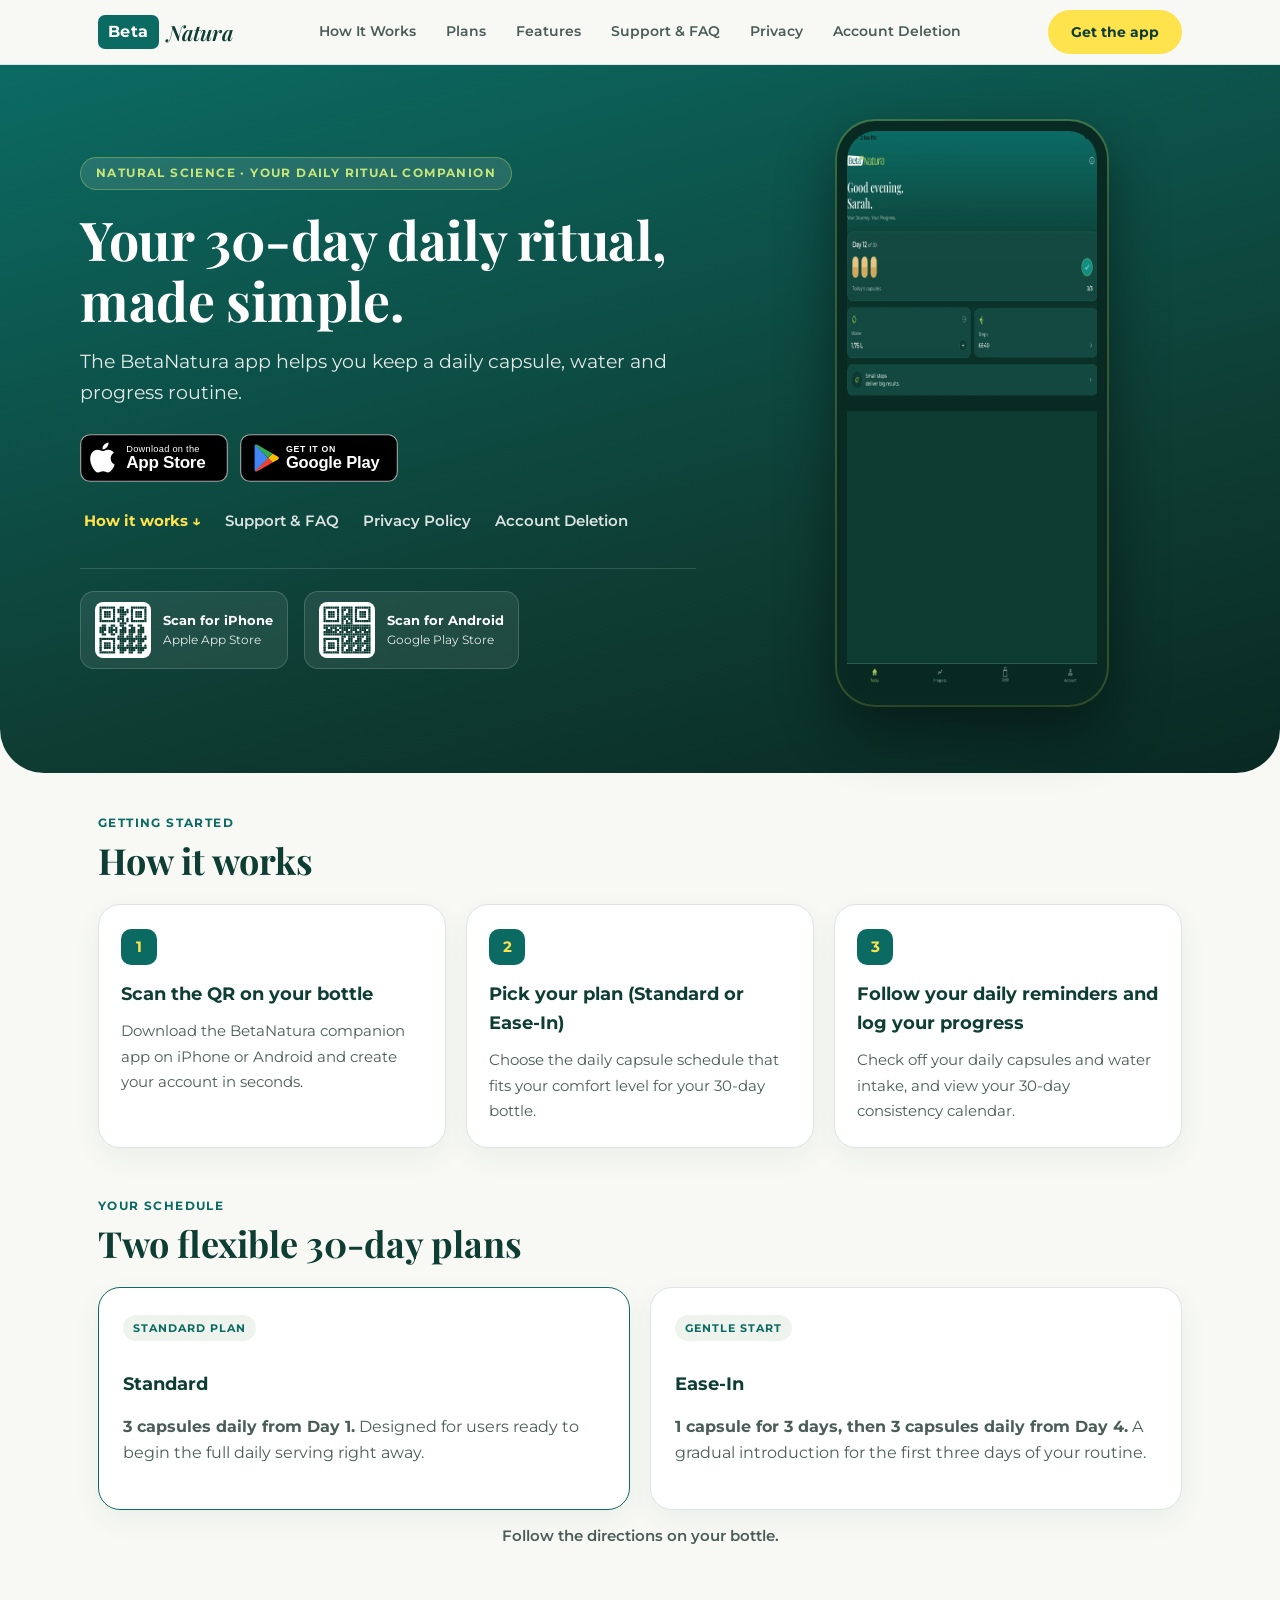
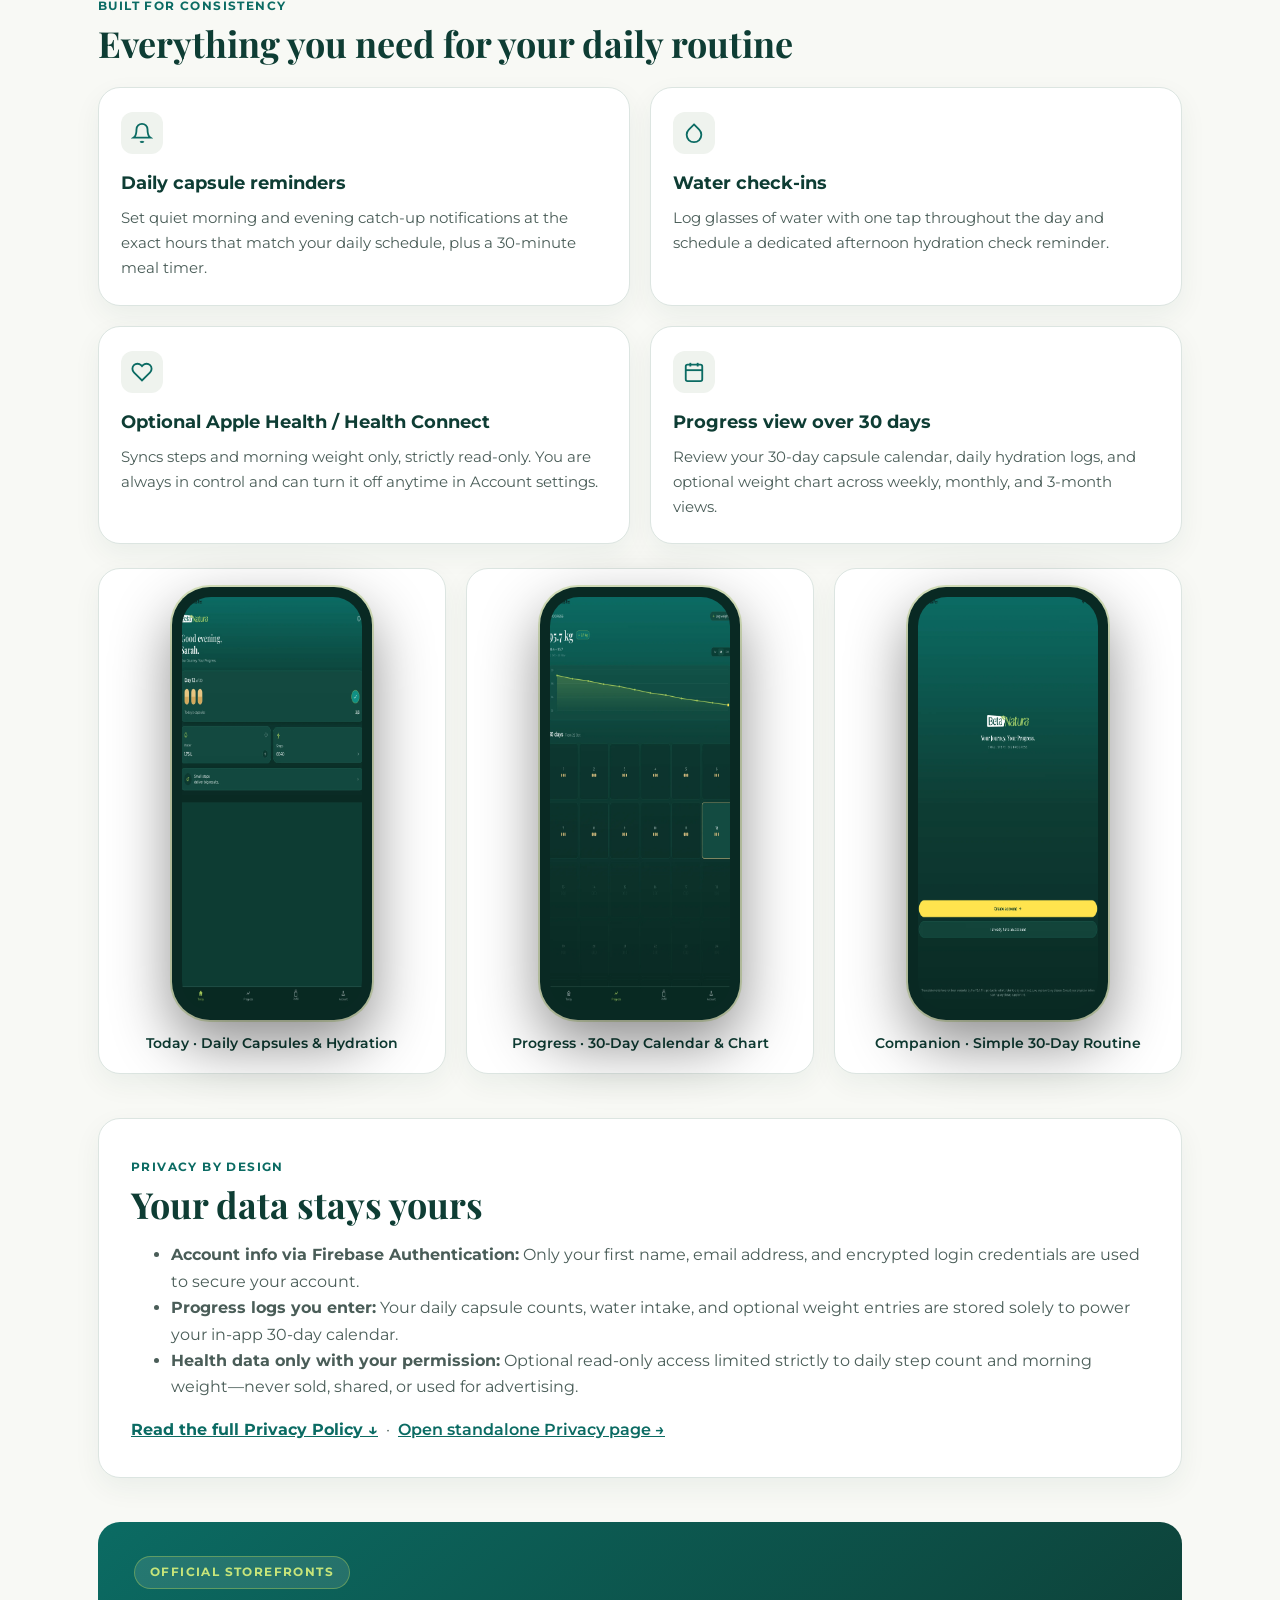
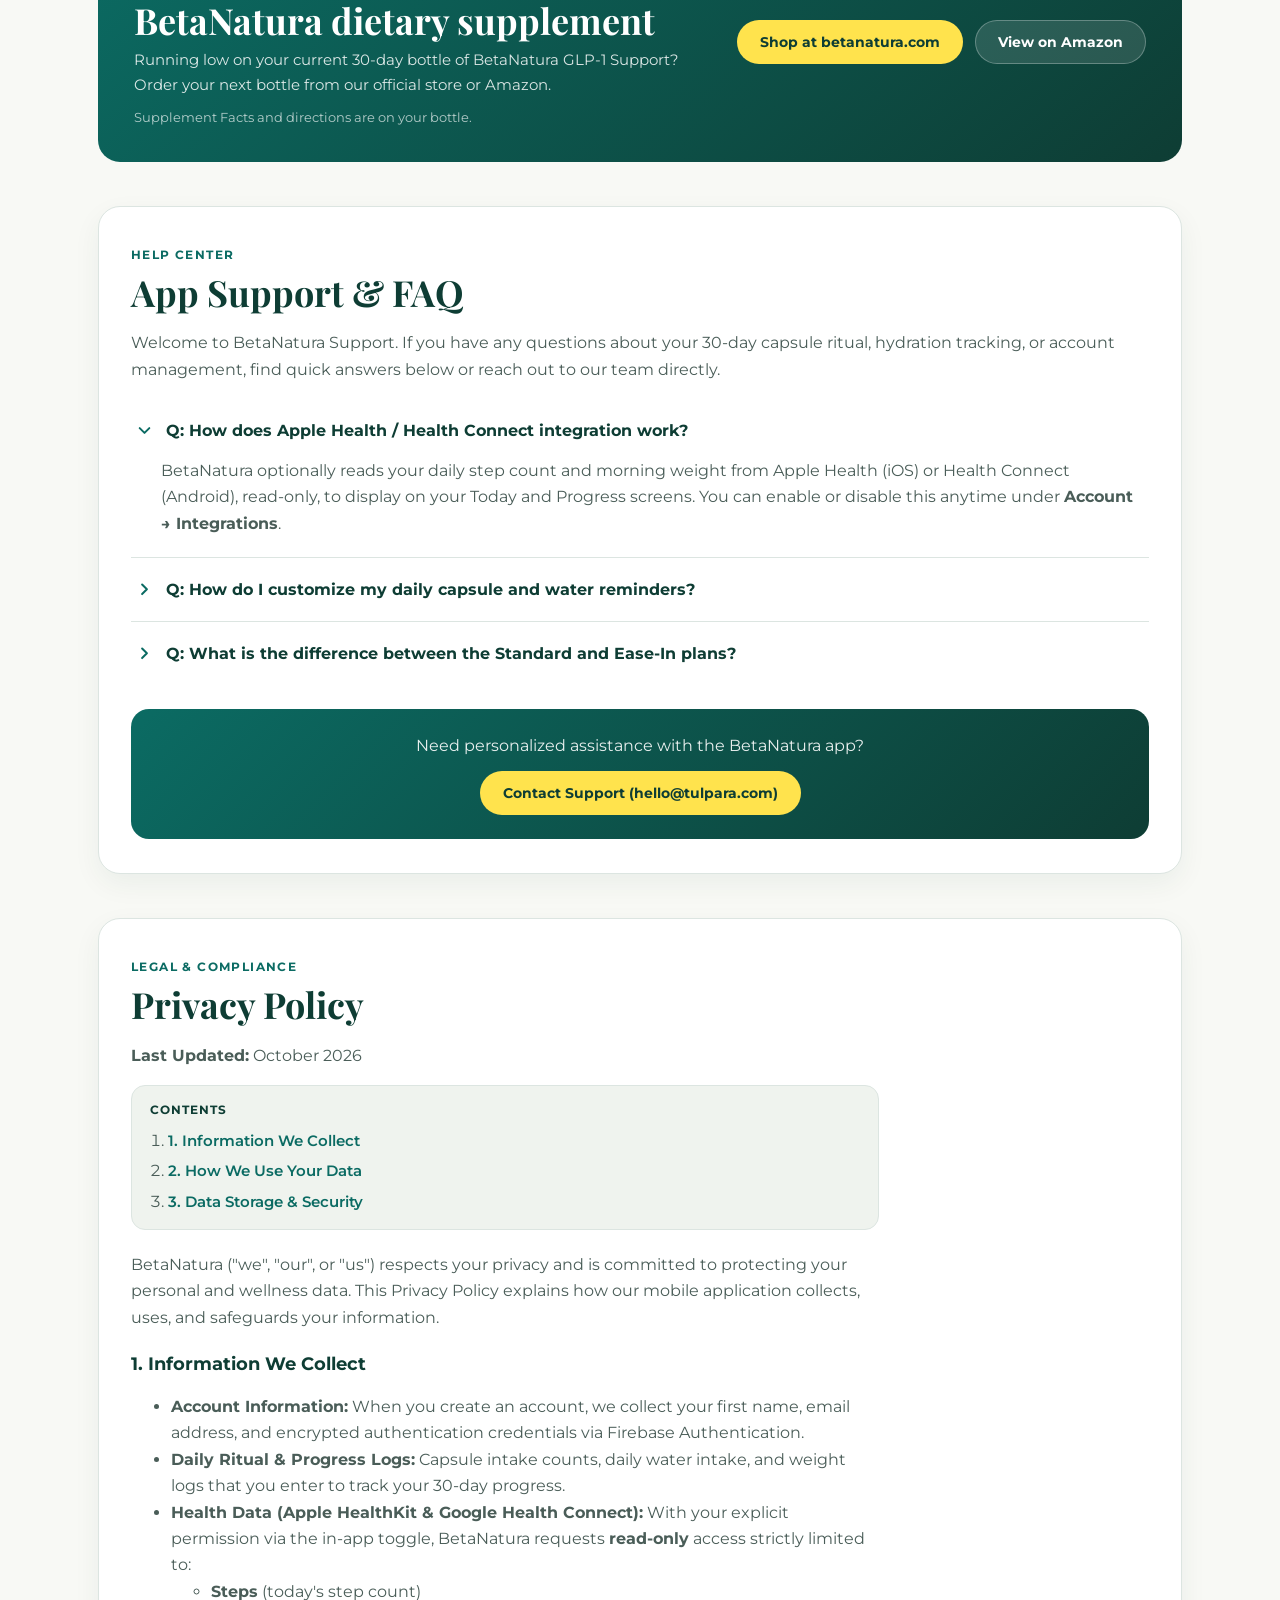
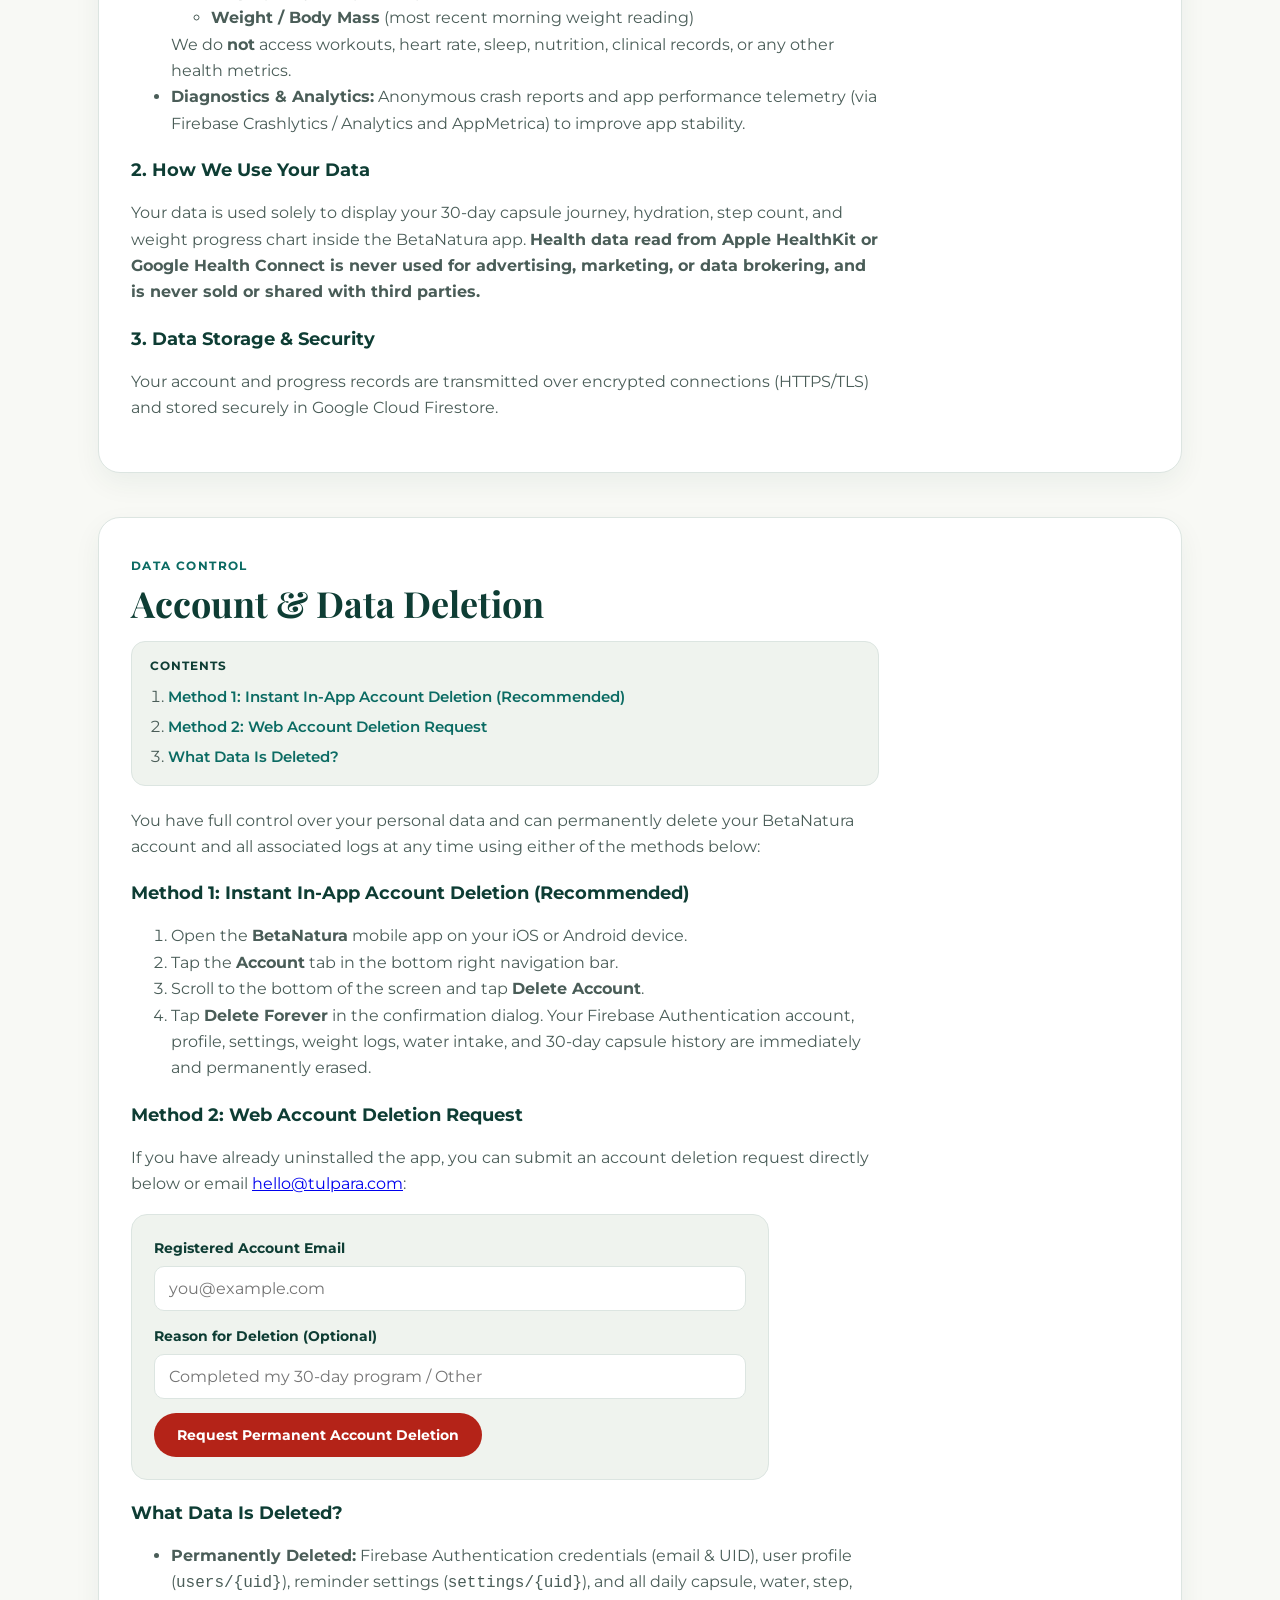
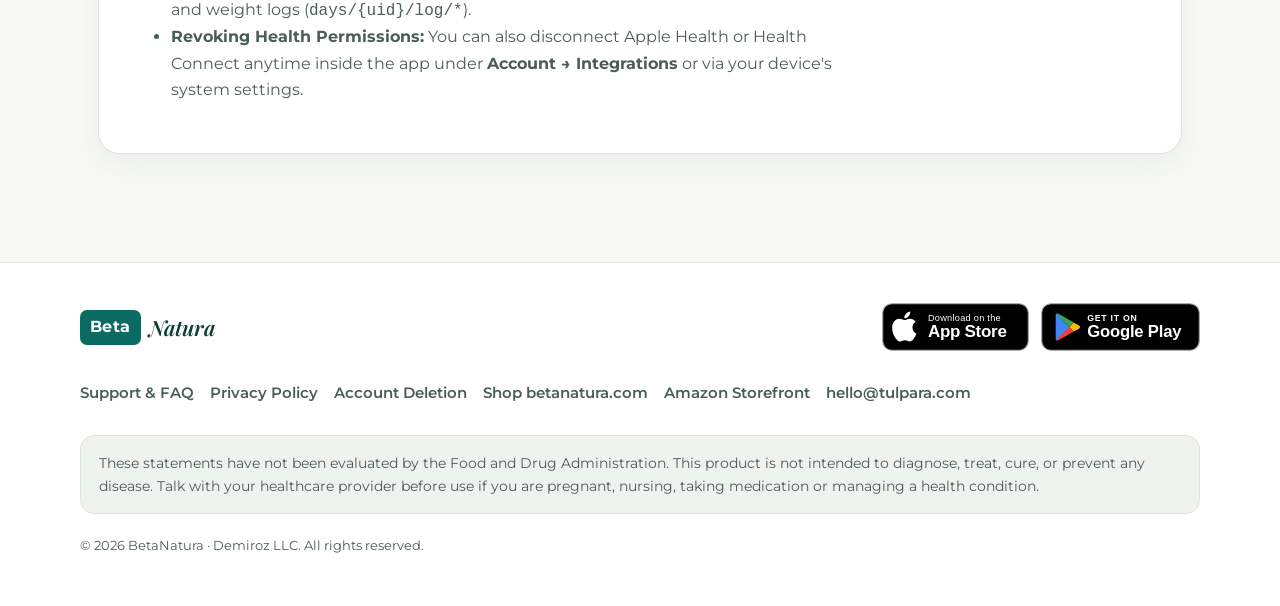
==== index.html @ a72dd3bf "Redesign betanatura.app mobile-first wellness site with App Store & Google Play support" ====
<!DOCTYPE html>
<html lang="en">
<head>
  <meta charset="UTF-8">
  <meta name="viewport" content="width=device-width, initial-scale=1.0">
  <meta name="color-scheme" content="light dark">
  <title>BetaNatura — Your 30-Day Daily Ritual Companion</title>
  <meta name="description" content="The BetaNatura app helps you keep a daily capsule, water and progress routine over 30 days. Available on iPhone and Android. Official support, privacy policy and account management.">
  <link rel="canonical" href="https://betanatura.app/">

  <!-- iOS Safari Smart App Banner -->
  <meta name="apple-itunes-app" content="app-id=6828905399">

  <!-- Icons & Favicons -->
  <link rel="icon" type="image/svg+xml" href="/assets/favicon.svg">
  <link rel="icon" type="image/png" sizes="32x32" href="/assets/favicon-32x32.png">
  <link rel="apple-touch-icon" sizes="180x180" href="/assets/apple-touch-icon.png">

  <!-- Open Graph & Twitter Card -->
  <meta property="og:type" content="website">
  <meta property="og:site_name" content="BetaNatura">
  <meta property="og:title" content="BetaNatura — Your 30-Day Daily Ritual, Made Simple">
  <meta property="og:description" content="The BetaNatura app helps you keep a daily capsule, water and progress routine. Download for iOS and Android.">
  <meta property="og:url" content="https://betanatura.app/">
  <meta property="og:image" content="https://betanatura.app/assets/og-image.png">
  <meta property="og:image:width" content="1200">
  <meta property="og:image:height" content="630">
  <meta name="twitter:card" content="summary_large_image">
  <meta name="twitter:title" content="BetaNatura — Your 30-Day Daily Ritual, Made Simple">
  <meta name="twitter:description" content="The BetaNatura app helps you keep a daily capsule, water and progress routine. Download for iOS and Android.">
  <meta name="twitter:image" content="https://betanatura.app/assets/og-image.png">

  <!-- Fonts with font-display: swap -->
  <link rel="preconnect" href="https://fonts.googleapis.com">
  <link rel="preconnect" href="https://fonts.gstatic.com" crossorigin>
  <link href="https://fonts.googleapis.com/css2?family=Montserrat:wght@400;500;600;700&family=Playfair+Display:ital,wght@0,600;0,700;1,600&display=swap" rel="stylesheet">

  <link rel="stylesheet" href="/styles.css">

  <!-- JSON-LD MobileApplication Schema -->
  <script type="application/ld+json">
  {
    "@context": "https://schema.org",
    "@type": "MobileApplication",
    "name": "BetaNatura",
    "operatingSystem": "iOS, Android",
    "applicationCategory": "HealthApplication",
    "description": "The BetaNatura app helps you keep a daily capsule, water and progress routine over 30 days.",
    "url": "https://betanatura.app/",
    "installUrl": [
      "https://apps.apple.com/us/app/beta-natura/id6828905399",
      "https://play.google.com/store/apps/details?id=com.betanatura.betanatura"
    ],
    "offers": {
      "@type": "Offer",
      "price": "0",
      "priceCurrency": "USD"
    },
    "publisher": {
      "@type": "Organization",
      "name": "Demiroz LLC",
      "url": "https://www.betanatura.com"
    }
  }
  </script>
</head>
<body>
  <a href="#main-title" class="skip-link visually-hidden">Skip to main content</a>

  <!-- 1. Sticky Top Bar -->
  <header class="top-bar">
    <div class="top-bar-inner">
      <a href="/" class="wordmark-link" aria-label="BetaNatura Home">
        <span class="wordmark-pill">Beta</span>
        <span class="wordmark-serif">Natura</span>
      </a>
      <nav class="top-bar-nav" aria-label="Primary">
        <a href="#how-it-works">How It Works</a>
        <a href="#plans">Plans</a>
        <a href="#features">Features</a>
        <a href="#support">Support &amp; FAQ</a>
        <a href="#privacy">Privacy</a>
        <a href="#delete-account">Account Deletion</a>
      </nav>
      <div class="top-bar-actions">
        <a href="#get-app" id="top-get-app-btn" class="btn btn-primary">Get the app</a>
      </div>
    </div>
  </header>

  <!-- 2. Hero Section -->
  <section class="hero" id="get-app" aria-labelledby="main-title">
    <div class="hero-grid">
      <div class="hero-copy">
        <div class="brand-badge">Natural Science &middot; Your daily ritual companion</div>
        <h1 id="main-title" tabindex="-1">Your 30-day daily ritual, made simple.</h1>
        <p class="hero-sub">The BetaNatura app helps you keep a daily capsule, water and progress routine.</p>

        <div class="store-badges" data-device="desktop">
          <a href="https://apps.apple.com/us/app/beta-natura/id6828905399"
             data-config-href="APP_STORE_URL"
             class="store-badge-link badge-apple"
             target="_blank"
             rel="noopener">
            <img src="/assets/badge-app-store.svg"
                 alt="Download on the App Store"
                 width="160"
                 height="52">
          </a>
          <a href="https://play.google.com/store/apps/details?id=com.betanatura.betanatura"
             data-config-href="GOOGLE_PLAY_URL"
             class="store-badge-link badge-google"
             target="_blank"
             rel="noopener">
            <img src="/assets/badge-google-play.svg"
                 alt="Get it on Google Play"
                 width="172"
                 height="52">
          </a>
        </div>

        <div class="hero-secondary-links">
          <a href="#how-it-works" class="hero-link">How it works &darr;</a>
          <a href="#support" class="hero-link" style="color: rgba(255,255,255,0.85); font-weight:600;">Support &amp; FAQ</a>
          <a href="#privacy" class="hero-link" style="color: rgba(255,255,255,0.85); font-weight:600;">Privacy Policy</a>
          <a href="#delete-account" class="hero-link" style="color: rgba(255,255,255,0.85); font-weight:600;">Account Deletion</a>
        </div>

        <!-- Desktop Scan-to-Download QR Codes -->
        <div class="desktop-qr-band" aria-label="Scan QR codes to download on your phone">
          <div class="qr-card">
            <img src="/assets/qr-app-store.svg" alt="QR code for Apple App Store" width="56" height="56" loading="lazy">
            <div class="qr-card-text">
              <strong>Scan for iPhone</strong>
              Apple App Store
            </div>
          </div>
          <div class="qr-card">
            <img src="/assets/qr-google-play.svg" alt="QR code for Google Play Store" width="56" height="56" loading="lazy">
            <div class="qr-card-text">
              <strong>Scan for Android</strong>
              Google Play Store
            </div>
          </div>
        </div>
      </div>

      <div class="phone-mockup-wrap">
        <div class="phone-frame">
          <picture>
            <source srcset="/assets/app-today.webp" type="image/webp">
            <img src="/assets/app-today.png"
                 alt="BetaNatura Today screen showing Day 12 of 30, 3 daily capsule slots, water intake and step tracking"
                 width="1170"
                 height="2532"
                 fetchpriority="high">
          </picture>
        </div>
      </div>
    </div>
  </section>

  <main id="main-content">
    <!-- 3. How It Works (3 Steps) -->
    <section id="how-it-works" class="section-block reveal-on-scroll" aria-labelledby="how-heading">
      <div class="section-header">
        <span class="section-eyebrow">Getting Started</span>
        <h2 id="how-heading">How it works</h2>
      </div>
      <ol class="steps-grid">
        <li class="step-card">
          <span class="step-num" aria-hidden="true">1</span>
          <h3>Scan the QR on your bottle</h3>
          <p>Download the BetaNatura companion app on iPhone or Android and create your account in seconds.</p>
        </li>
        <li class="step-card">
          <span class="step-num" aria-hidden="true">2</span>
          <h3>Pick your plan (Standard or Ease-In)</h3>
          <p>Choose the daily capsule schedule that fits your comfort level for your 30-day bottle.</p>
        </li>
        <li class="step-card">
          <span class="step-num" aria-hidden="true">3</span>
          <h3>Follow your daily reminders and log your progress</h3>
          <p>Check off your daily capsules and water intake, and view your 30-day consistency calendar.</p>
        </li>
      </ol>
    </section>

    <!-- 4. Plans (Standard vs Ease-In) -->
    <section id="plans" class="section-block reveal-on-scroll" aria-labelledby="plans-heading">
      <div class="section-header">
        <span class="section-eyebrow">Your Schedule</span>
        <h2 id="plans-heading">Two flexible 30-day plans</h2>
      </div>
      <div class="plans-grid">
        <div class="plan-card plan-featured">
          <span class="plan-tag">Standard Plan</span>
          <h3>Standard</h3>
          <p><strong>3 capsules daily from Day 1.</strong> Designed for users ready to begin the full daily serving right away.</p>
        </div>
        <div class="plan-card">
          <span class="plan-tag">Gentle Start</span>
          <h3>Ease-In</h3>
          <p><strong>1 capsule for 3 days, then 3 capsules daily from Day 4.</strong> A gradual introduction for the first three days of your routine.</p>
        </div>
      </div>
      <p class="plans-note">Follow the directions on your bottle.</p>
    </section>

    <!-- 5. App Features (4 Cards) -->
    <section id="features" class="section-block reveal-on-scroll" aria-labelledby="features-heading">
      <div class="section-header">
        <span class="section-eyebrow">Built for Consistency</span>
        <h2 id="features-heading">Everything you need for your daily routine</h2>
      </div>
      <div class="features-grid">
        <div class="feature-card">
          <div class="feature-icon" aria-hidden="true">
            <svg width="22" height="22" viewBox="0 0 24 24" fill="none" stroke="currentColor" stroke-width="2"><path d="M18 8A6 6 0 0 0 6 8c0 7-3 9-3 9h18s-3-2-3-9"/><path d="M13.73 21a2 2 0 0 1-3.46 0"/></svg>
          </div>
          <h3>Daily capsule reminders</h3>
          <p>Set quiet morning and evening catch-up notifications at the exact hours that match your daily schedule, plus a 30-minute meal timer.</p>
        </div>
        <div class="feature-card">
          <div class="feature-icon" aria-hidden="true">
            <svg width="22" height="22" viewBox="0 0 24 24" fill="none" stroke="currentColor" stroke-width="2"><path d="M12 2.69l5.66 5.66a8 8 0 1 1-11.31 0z"/></svg>
          </div>
          <h3>Water check-ins</h3>
          <p>Log glasses of water with one tap throughout the day and schedule a dedicated afternoon hydration check reminder.</p>
        </div>
        <div class="feature-card">
          <div class="feature-icon" aria-hidden="true">
            <svg width="22" height="22" viewBox="0 0 24 24" fill="none" stroke="currentColor" stroke-width="2"><path d="M20.84 4.61a5.5 5.5 0 0 0-7.78 0L12 5.67l-1.06-1.06a5.5 5.5 0 0 0-7.78 7.78l1.06 1.06L12 21.23l7.78-7.78 1.06-1.06a5.5 5.5 0 0 0 0-7.78z"/></svg>
          </div>
          <h3>Optional Apple Health / Health Connect</h3>
          <p>Syncs steps and morning weight only, strictly read-only. You are always in control and can turn it off anytime in Account settings.</p>
        </div>
        <div class="feature-card">
          <div class="feature-icon" aria-hidden="true">
            <svg width="22" height="22" viewBox="0 0 24 24" fill="none" stroke="currentColor" stroke-width="2"><rect x="3" y="4" width="18" height="18" rx="2" ry="2"/><line x1="16" y1="2" x2="16" y2="6"/><line x1="8" y1="2" x2="8" y2="6"/><line x1="3" y1="10" x2="21" y2="10"/></svg>
          </div>
          <h3>Progress view over 30 days</h3>
          <p>Review your 30-day capsule calendar, daily hydration logs, and optional weight chart across weekly, monthly, and 3-month views.</p>
        </div>
      </div>

      <div class="screenshots-strip">
        <div class="shot-card">
          <div class="phone-frame">
            <picture>
              <source srcset="/assets/app-today.webp" type="image/webp">
              <img src="/assets/app-today.png" alt="Today tab showing daily capsule and water tracking" width="1170" height="2532" loading="lazy">
            </picture>
          </div>
          <p class="shot-caption">Today &middot; Daily Capsules &amp; Hydration</p>
        </div>
        <div class="shot-card">
          <div class="phone-frame">
            <picture>
              <source srcset="/assets/app-progress.webp" type="image/webp">
              <img src="/assets/app-progress.png" alt="Progress tab showing 30-day calendar and weight chart" width="1170" height="2532" loading="lazy">
            </picture>
          </div>
          <p class="shot-caption">Progress &middot; 30-Day Calendar &amp; Chart</p>
        </div>
        <div class="shot-card">
          <div class="phone-frame">
            <picture>
              <source srcset="/assets/app-refill.webp" type="image/webp">
              <img src="/assets/app-refill.png" alt="Welcome and bottle progress view" width="1170" height="2532" loading="lazy">
            </picture>
          </div>
          <p class="shot-caption">Companion &middot; Simple 30-Day Routine</p>
        </div>
      </div>
    </section>

    <!-- 6. Your Data (Short Summary) -->
    <section id="your-data" class="section-block reveal-on-scroll" aria-labelledby="data-heading">
      <div class="card">
        <span class="section-eyebrow">Privacy by Design</span>
        <h2 id="data-heading">Your data stays yours</h2>
        <ul>
          <li><strong>Account info via Firebase Authentication:</strong> Only your first name, email address, and encrypted login credentials are used to secure your account.</li>
          <li><strong>Progress logs you enter:</strong> Your daily capsule counts, water intake, and optional weight entries are stored solely to power your in-app 30-day calendar.</li>
          <li><strong>Health data only with your permission:</strong> Optional read-only access limited strictly to daily step count and morning weight—never sold, shared, or used for advertising.</li>
        </ul>
        <p style="margin-bottom:0;">
          <a href="#privacy" style="color: var(--brand-accent); font-weight:700;">Read the full Privacy Policy &darr;</a>
          &nbsp;&middot;&nbsp;
          <a href="/privacy/" style="color: var(--brand-accent); font-weight:600;">Open standalone Privacy page &rarr;</a>
        </p>
      </div>
    </section>

    <!-- 7. About the Capsules (Compact Band) -->
    <section id="about-capsules" class="section-block reveal-on-scroll" aria-labelledby="capsules-heading">
      <div class="capsules-band">
        <div>
          <span class="brand-badge" style="margin-bottom:10px;">Official Storefronts</span>
          <h2 id="capsules-heading">BetaNatura dietary supplement</h2>
          <p>Running low on your current 30-day bottle of <span data-config-text="PRODUCT_NAME">BetaNatura GLP-1 Support</span>? Order your next bottle from our official store or Amazon.</p>
          <p style="font-size:0.84rem; opacity:0.8; margin-top:8px;">Supplement Facts and directions are on your bottle.</p>
        </div>
        <div class="capsules-band-actions">
          <a href="https://www.betanatura.com" data-config-href="SHOP_URL" target="_blank" rel="noopener" class="btn btn-primary">Shop at betanatura.com</a>
          <a href="https://www.amazon.com/dp/B07PJW4RJH" data-config-href="AMAZON_URL" target="_blank" rel="noopener" class="btn btn-secondary">View on Amazon</a>
        </div>
      </div>
    </section>

    <!-- 8. Support & FAQ Accordion -->
    <section id="support" class="section-block reveal-on-scroll" aria-labelledby="support-heading">
      <div class="card accordion">
        <span class="section-eyebrow">Help Center</span>
        <h2 id="support-heading">App Support &amp; FAQ</h2>
        <p>Welcome to BetaNatura Support. If you have any questions about your 30-day capsule ritual, hydration tracking, or account management, find quick answers below or reach out to our team directly.</p>

        <details open>
          <summary>Q: How does Apple Health / Health Connect integration work?</summary>
          <div class="faq-answer">
            <p>BetaNatura optionally reads your daily step count and morning weight from Apple Health (iOS) or Health Connect (Android), read-only, to display on your Today and Progress screens. You can enable or disable this anytime under <strong>Account &rarr; Integrations</strong>.</p>
          </div>
        </details>

        <details>
          <summary>Q: How do I customize my daily capsule and water reminders?</summary>
          <div class="faq-answer">
            <p>Open the <strong>Account</strong> tab, enable <strong>Reminders</strong>, and tap on Capsules, Evening Catch-up, or Water Check times to choose the exact hour that fits your routine.</p>
          </div>
        </details>

        <details>
          <summary>Q: What is the difference between the Standard and Ease-In plans?</summary>
          <div class="faq-answer">
            <p>The <strong>Standard</strong> plan schedules 3 capsules daily from Day 1. The <strong>Ease-In</strong> plan starts with 1 capsule daily for the first 3 days and transitions to 3 capsules daily from Day 4 onward.</p>
          </div>
        </details>

        <div class="contact-box">
          <p>Need personalized assistance with the BetaNatura app?</p>
          <a href="mailto:hello@tulpara.com" data-config-email="button" class="btn btn-primary">Contact Support (hello@tulpara.com)</a>
        </div>
      </div>
    </section>

    <!-- 9. Optional Newsletter (Hidden by default behind ENABLE_EMAIL_CAPTURE = false) -->
    <section id="newsletter" class="section-block" aria-labelledby="newsletter-heading" hidden>
      <div class="card">
        <span class="section-eyebrow">Updates</span>
        <h2 id="newsletter-heading">Routine tips &amp; refill reminders</h2>
        <p>Sign up to receive occasional product updates from BetaNatura. You can unsubscribe at any time.</p>
        <form id="newsletter-form" class="bn-form" action="#">
          <div class="form-field">
            <label for="newsletter-email" class="form-label">Email Address</label>
            <input id="newsletter-email" name="email" type="email" autocomplete="email" required placeholder="you@example.com" class="form-input">
          </div>
          <div class="form-field" style="display:flex; align-items:flex-start; gap:10px;">
            <input id="newsletter-consent" name="consent" type="checkbox" required style="min-block-size:20px; margin-top:4px;">
            <label for="newsletter-consent" style="font-size:0.88rem; color:var(--text-secondary);">I agree to receive email updates from BetaNatura in accordance with the Privacy Policy.</label>
          </div>
          <button type="submit" class="btn btn-primary">Subscribe</button>
          <p id="newsletter-status" class="form-status" role="status" aria-live="polite" hidden>Thank you for subscribing.</p>
        </form>
      </div>
    </section>

    <!-- 10A. Privacy Policy (Verbatim Legal Text, Restyled with Table of Contents) -->
    <section id="privacy" class="section-block reveal-on-scroll" aria-labelledby="privacy-heading">
      <div class="card legal-card">
        <div class="legal-prose">
          <span class="section-eyebrow">Legal &amp; Compliance</span>
          <h2 id="privacy-heading">Privacy Policy</h2>
          <p><strong>Last Updated:</strong> October 2026</p>

          <nav class="legal-toc" aria-label="Privacy Policy table of contents">
            <p class="legal-toc-title">Contents</p>
            <ol>
              <li><a href="#privacy-collect">1. Information We Collect</a></li>
              <li><a href="#privacy-use">2. How We Use Your Data</a></li>
              <li><a href="#privacy-storage">3. Data Storage &amp; Security</a></li>
            </ol>
          </nav>

          <p>BetaNatura ("we", "our", or "us") respects your privacy and is committed to protecting your personal and wellness data. This Privacy Policy explains how our mobile application collects, uses, and safeguards your information.</p>

          <h3 id="privacy-collect">1. Information We Collect</h3>
          <ul>
            <li><strong>Account Information:</strong> When you create an account, we collect your first name, email address, and encrypted authentication credentials via Firebase Authentication.</li>
            <li><strong>Daily Ritual &amp; Progress Logs:</strong> Capsule intake counts, daily water intake, and weight logs that you enter to track your 30-day progress.</li>
            <li><strong>Health Data (Apple HealthKit &amp; Google Health Connect):</strong> With your explicit permission via the in-app toggle, BetaNatura requests <strong>read-only</strong> access strictly limited to:
              <ul>
                <li><strong>Steps</strong> (today's step count)</li>
                <li><strong>Weight / Body Mass</strong> (most recent morning weight reading)</li>
              </ul>
              We do <strong>not</strong> access workouts, heart rate, sleep, nutrition, clinical records, or any other health metrics.
            </li>
            <li><strong>Diagnostics &amp; Analytics:</strong> Anonymous crash reports and app performance telemetry (via Firebase Crashlytics / Analytics and AppMetrica) to improve app stability.</li>
          </ul>

          <h3 id="privacy-use">2. How We Use Your Data</h3>
          <p>Your data is used solely to display your 30-day capsule journey, hydration, step count, and weight progress chart inside the BetaNatura app. <strong>Health data read from Apple HealthKit or Google Health Connect is never used for advertising, marketing, or data brokering, and is never sold or shared with third parties.</strong></p>

          <h3 id="privacy-storage">3. Data Storage &amp; Security</h3>
          <p>Your account and progress records are transmitted over encrypted connections (HTTPS/TLS) and stored securely in Google Cloud Firestore.</p>
        </div>
      </div>
    </section>

    <!-- 10B. Account & Data Deletion (Verbatim Legal Text, Restyled with Table of Contents) -->
    <section id="delete-account" class="section-block reveal-on-scroll" aria-labelledby="delete-heading">
      <div class="card legal-card">
        <div class="legal-prose">
          <span class="section-eyebrow">Data Control</span>
          <h2 id="delete-heading">Account &amp; Data Deletion</h2>

          <nav class="legal-toc" aria-label="Account Deletion table of contents">
            <p class="legal-toc-title">Contents</p>
            <ol>
              <li><a href="#del-method-1">Method 1: Instant In-App Account Deletion (Recommended)</a></li>
              <li><a href="#del-method-2">Method 2: Web Account Deletion Request</a></li>
              <li><a href="#del-what">What Data Is Deleted?</a></li>
            </ol>
          </nav>

          <p>You have full control over your personal data and can permanently delete your BetaNatura account and all associated logs at any time using either of the methods below:</p>

          <h3 id="del-method-1">Method 1: Instant In-App Account Deletion (Recommended)</h3>
          <ol>
            <li>Open the <strong>BetaNatura</strong> mobile app on your iOS or Android device.</li>
            <li>Tap the <strong>Account</strong> tab in the bottom right navigation bar.</li>
            <li>Scroll to the bottom of the screen and tap <strong>Delete Account</strong>.</li>
            <li>Tap <strong>Delete Forever</strong> in the confirmation dialog. Your Firebase Authentication account, profile, settings, weight logs, water intake, and 30-day capsule history are immediately and permanently erased.</li>
          </ol>

          <h3 id="del-method-2">Method 2: Web Account Deletion Request</h3>
          <p>If you have already uninstalled the app, you can submit an account deletion request directly below or email <a href="mailto:hello@tulpara.com" data-config-email="text">hello@tulpara.com</a>:</p>
          <form id="delete-account-form" class="bn-form">
            <div class="form-field">
              <label for="del-email" class="form-label">Registered Account Email</label>
              <input id="del-email" name="email" type="email" autocomplete="email" required placeholder="you@example.com" class="form-input">
            </div>
            <div class="form-field">
              <label for="del-reason" class="form-label">Reason for Deletion (Optional)</label>
              <input id="del-reason" name="reason" type="text" placeholder="Completed my 30-day program / Other" class="form-input">
            </div>
            <button type="submit" class="btn btn-danger">Request Permanent Account Deletion</button>
            <p id="del-msg" class="form-status" role="status" aria-live="polite" style="display:none;">✓ Your deletion request has been queued. All account credentials, settings, and daily logs associated with this email will be permanently erased within 24 hours.</p>
          </form>

          <h3 id="del-what">What Data Is Deleted?</h3>
          <ul>
            <li><strong>Permanently Deleted:</strong> Firebase Authentication credentials (email &amp; UID), user profile (<code>users/{uid}</code>), reminder settings (<code>settings/{uid}</code>), and all daily capsule, water, step, and weight logs (<code>days/{uid}/log/*</code>).</li>
            <li><strong>Revoking Health Permissions:</strong> You can also disconnect Apple Health or Health Connect anytime inside the app under <strong>Account &rarr; Integrations</strong> or via your device's system settings.</li>
          </ul>
        </div>
      </div>
    </section>
  </main>

  <!-- 11. Footer -->
  <footer class="site-footer">
    <div class="footer-inner">
      <div class="footer-top">
        <a href="/" class="wordmark-link" aria-label="BetaNatura Home">
          <span class="wordmark-pill">Beta</span>
          <span class="wordmark-serif">Natura</span>
        </a>
        <div class="store-badges" data-device="desktop" style="margin-bottom:0;">
          <a href="https://apps.apple.com/us/app/beta-natura/id6828905399"
             data-config-href="APP_STORE_URL"
             class="store-badge-link badge-apple"
             target="_blank"
             rel="noopener">
            <img src="/assets/badge-app-store.svg" alt="Download on the App Store" width="144" height="47" loading="lazy">
          </a>
          <a href="https://play.google.com/store/apps/details?id=com.betanatura.betanatura"
             data-config-href="GOOGLE_PLAY_URL"
             class="store-badge-link badge-google"
             target="_blank"
             rel="noopener">
            <img src="/assets/badge-google-play.svg" alt="Get it on Google Play" width="155" height="47" loading="lazy">
          </a>
        </div>
      </div>

      <ul class="footer-links" role="list">
        <li><a href="/support/">Support &amp; FAQ</a></li>
        <li><a href="/privacy/">Privacy Policy</a></li>
        <li><a href="/delete-account/">Account Deletion</a></li>
        <li><a href="https://www.betanatura.com" data-config-href="SHOP_URL" target="_blank" rel="noopener">Shop betanatura.com</a></li>
        <li><a href="https://www.amazon.com/dp/B07PJW4RJH" data-config-href="AMAZON_URL" target="_blank" rel="noopener">Amazon Storefront</a></li>
        <li><a href="mailto:hello@tulpara.com" data-config-email="text">hello@tulpara.com</a></li>
      </ul>

      <p class="fda-disclaimer">These statements have not been evaluated by the Food and Drug Administration. This product is not intended to diagnose, treat, cure, or prevent any disease. Talk with your healthcare provider before use if you are pregnant, nursing, taking medication or managing a health condition.</p>

      <p class="footer-meta">&copy; 2026 BetaNatura &middot; Demiroz LLC<span data-config-text="COMPANY_ADDRESS" hidden></span>. All rights reserved.</p>
    </div>
  </footer>

  <script src="/config.js"></script>
  <script src="/app.js"></script>
</body>
</html>
---- styles.css ----
/* ==========================================================================
   BetaNatura (betanatura.app) — Design System & Mobile-First Stylesheet
   Brand Palette: Deep Teal #0B6B63, Dark Green #0E3D34, Sage #A7C957,
                  Lemon Yellow #FFE34D, Off-White Cream #F8F9F5
   ========================================================================== */

:root {
  /* Raw brand palette tokens */
  --raw-deep-teal: #0B6B63;
  --raw-teal: #0F8F83;
  --raw-sage-green: #A7C957;
  --raw-lemon-yellow: #FFE34D;
  --raw-dark-green: #0E3D34;
  --raw-dark-deep: #092923;
  --raw-dark-card: #12453B;
  --raw-dark-border: #1F6659;
  --raw-cream: #F8F9F5;
  --raw-surface-light: #FFFFFF;
  --raw-line-light: #DCE5E1;
  --raw-muted-light: #4A5D58;
  --raw-muted-dark: #B9CCC6;

  /* Light theme defaults (Fallback for browsers without light-dark()) */
  --bg-page: var(--raw-cream);
  --bg-surface: var(--raw-surface-light);
  --bg-surface-subtle: #EFF3EE;
  --text-primary: var(--raw-dark-green);
  --text-secondary: var(--raw-muted-light);
  --border-subtle: var(--raw-line-light);
  --brand-accent: var(--raw-deep-teal);
  --brand-cta: var(--raw-lemon-yellow);
  --brand-cta-text: var(--raw-dark-green);
  --focus-ring: #0B6B63;
  --card-shadow: 0 10px 28px rgba(14, 61, 52, 0.06);
  --topbar-bg: rgba(248, 249, 245, 0.92);

  /* Dark mode fallback via prefers-color-scheme on :root */
  @media (prefers-color-scheme: dark) {
    --bg-page: var(--raw-dark-deep);
    --bg-surface: var(--raw-dark-card);
    --bg-surface-subtle: #0E352D;
    --text-primary: var(--raw-cream);
    --text-secondary: var(--raw-muted-dark);
    --border-subtle: var(--raw-dark-border);
    --brand-accent: var(--raw-sage-green);
    --focus-ring: var(--raw-lemon-yellow);
    --card-shadow: 0 12px 32px rgba(0, 0, 0, 0.32);
    --topbar-bg: rgba(9, 41, 35, 0.92);
  }

  /* Modern CSS light-dark() progressive enhancement */
  @supports (color: light-dark(white, black)) {
    --bg-page: light-dark(var(--raw-cream), var(--raw-dark-deep));
    --bg-surface: light-dark(var(--raw-surface-light), var(--raw-dark-card));
    --bg-surface-subtle: light-dark(#EFF3EE, #0E352D);
    --text-primary: light-dark(var(--raw-dark-green), var(--raw-cream));
    --text-secondary: light-dark(var(--raw-muted-light), var(--raw-muted-dark));
    --border-subtle: light-dark(var(--raw-line-light), var(--raw-dark-border));
    --brand-accent: light-dark(var(--raw-deep-teal), var(--raw-sage-green));
    --focus-ring: light-dark(#0B6B63, var(--raw-lemon-yellow));
  }

  /* Viewport-wide color scheme declaration */
  color-scheme: light dark;
  accent-color: var(--brand-accent);

  --font-serif: "Playfair Display", Georgia, "Times New Roman", serif;
  --font-sans: "Montserrat", -apple-system, BlinkMacSystemFont, "Segoe UI", Roboto, sans-serif;
  --radius-card: 22px;
  --radius-pill: 999px;
  --container-max: 1120px;
}

*,
*::before,
*::after {
  box-sizing: border-box;
}

html {
  scroll-behavior: smooth;
  overflow-x: clip;
}

@media (prefers-reduced-motion: reduce) {
  html {
    scroll-behavior: auto;
  }
}

body {
  margin: 0;
  padding: 0;
  font-family: var(--font-sans);
  background-color: var(--bg-page);
  color: var(--text-primary);
  line-height: 1.65;
  font-size: 16px;
  overflow-x: clip;
  -webkit-font-smoothing: antialiased;
}

/* Accessibility: Visually Hidden & Skip Link */
.visually-hidden:where(:not(:focus-within, :active)) {
  position: absolute !important;
  clip-path: inset(50%) !important;
  overflow: hidden !important;
  width: 1px !important;
  height: 1px !important;
  margin: -1px !important;
  padding: 0 !important;
  border: 0 !important;
  white-space: nowrap !important;
}

.skip-link {
  position: fixed;
  top: 12px;
  left: 12px;
  z-index: 9999;
  background-color: var(--raw-lemon-yellow);
  color: var(--raw-dark-green);
  font-weight: 700;
  padding: 12px 20px;
  border-radius: var(--radius-pill);
  text-decoration: none;
  box-shadow: 0 6px 20px rgba(0, 0, 0, 0.25);
}

/* Accessibility: High-contrast focus ring */
:where(a:any-link, button, summary, input, select, textarea):focus-visible {
  outline: 3px solid var(--focus-ring);
  outline-offset: 3px;
}

/* Minimum 44x44px tap targets */
:where(a, button, summary, input, .store-badge-link) {
  min-block-size: 44px;
}

/* ==========================================================================
   1. Sticky Top Bar (Auto-hide on scroll down, reveal on scroll up)
   ========================================================================== */
.top-bar {
  position: sticky;
  top: 0;
  z-index: 1000;
  background-color: var(--topbar-bg);
  backdrop-filter: blur(12px);
  -webkit-backdrop-filter: blur(12px);
  border-bottom: 1px solid var(--border-subtle);
  transition: transform 0.26s ease;
}

.top-bar.is-hidden {
  transform: translateY(-105%);
}

@media (prefers-reduced-motion: reduce) {
  .top-bar {
    transition: none;
  }
}

.top-bar-inner {
  max-width: var(--container-max);
  margin: 0 auto;
  padding: 10px 18px;
  display: flex;
  align-items: center;
  justify-content: space-between;
  gap: 12px;
}

.wordmark-link {
  display: inline-flex;
  align-items: center;
  gap: 8px;
  text-decoration: none;
  color: var(--text-primary);
  font-weight: 700;
  min-block-size: 44px;
}

.wordmark-pill {
  background-color: var(--raw-deep-teal);
  color: #FFFFFF;
  font-family: var(--font-sans);
  font-weight: 700;
  font-size: 16px;
  padding: 4px 10px;
  border-radius: 7px;
  letter-spacing: 0.4px;
}

.wordmark-serif {
  font-family: var(--font-serif);
  font-style: italic;
  font-weight: 600;
  font-size: 21px;
  color: var(--text-primary);
}

.top-bar-actions {
  display: flex;
  align-items: center;
  gap: 10px;
}

.top-bar-nav {
  display: none;
}

@media (min-width: 768px) {
  .top-bar-nav {
    display: flex;
    align-items: center;
    gap: 6px;
  }
  .top-bar-nav a {
    color: var(--text-secondary);
    text-decoration: none;
    font-size: 14px;
    font-weight: 600;
    padding: 8px 12px;
    border-radius: var(--radius-pill);
    display: inline-flex;
    align-items: center;
  }
  .top-bar-nav a:hover {
    color: var(--text-primary);
    background-color: var(--bg-surface-subtle);
  }
}

.btn {
  display: inline-flex;
  align-items: center;
  justify-content: center;
  gap: 8px;
  padding: 11px 22px;
  border-radius: var(--radius-pill);
  font-family: var(--font-sans);
  font-weight: 700;
  font-size: 14px;
  line-height: 1.2;
  text-decoration: none;
  border: 1px solid transparent;
  cursor: pointer;
  transition: transform 0.18s ease, box-shadow 0.18s ease;
}

.btn-primary {
  background-color: var(--brand-cta);
  color: var(--brand-cta-text);
}

.btn-secondary {
  background-color: rgba(255, 255, 255, 0.12);
  color: #FFFFFF;
  border-color: rgba(255, 255, 255, 0.28);
}

.btn-outline {
  background-color: transparent;
  color: var(--text-primary);
  border-color: var(--border-subtle);
}

.btn-danger {
  background-color: #B42318;
  color: #FFFFFF;
}

@media (prefers-reduced-motion: no-preference) {
  .btn:hover {
    transform: translateY(-1px);
  }
}

/* ==========================================================================
   2. Hero Section
   ========================================================================== */
.hero {
  background: linear-gradient(165deg, #0B6B63 0%, #0E3D34 65%, #092923 100%);
  color: #FFFFFF;
  padding: 36px 18px 48px;
  border-bottom-left-radius: 32px;
  border-bottom-right-radius: 32px;
}

.hero-grid {
  max-width: var(--container-max);
  margin: 0 auto;
  display: grid;
  grid-template-columns: 1fr;
  gap: 36px;
  align-items: center;
}

@media (min-width: 920px) {
  .hero {
    padding: 56px 28px 68px;
    border-bottom-left-radius: 44px;
    border-bottom-right-radius: 44px;
  }
  .hero-grid {
    grid-template-columns: 1.15fr 0.85fr;
    gap: 48px;
  }
}

.brand-badge {
  display: inline-flex;
  align-items: center;
  gap: 8px;
  background-color: rgba(255, 255, 255, 0.11);
  border: 1px solid rgba(167, 201, 87, 0.45);
  color: #C7E57A;
  padding: 6px 15px;
  border-radius: var(--radius-pill);
  font-size: 11.5px;
  font-weight: 700;
  letter-spacing: 1.4px;
  text-transform: uppercase;
  margin-bottom: 18px;
}

.hero h1 {
  font-family: var(--font-serif);
  font-size: clamp(2rem, 5vw, 3.35rem);
  line-height: 1.14;
  margin: 0 0 16px;
  letter-spacing: -0.4px;
  color: #FFFFFF;
}

.hero-sub {
  color: rgba(255, 255, 255, 0.88);
  font-size: clamp(1rem, 2.2vw, 1.18rem);
  max-width: 54ch;
  margin: 0 0 26px;
}

/* Official Store Badges Container (Device-aware order via flex order / DOM) */
.store-badges {
  display: flex;
  flex-wrap: wrap;
  align-items: center;
  gap: 12px;
  margin-bottom: 18px;
}

.store-badge-link {
  display: inline-flex;
  align-items: center;
  border-radius: 10px;
  transition: transform 0.18s ease;
}

.store-badge-link img {
  display: block;
  height: 48px;
  width: auto;
}

@media (prefers-reduced-motion: no-preference) {
  .store-badge-link:hover {
    transform: translateY(-2px);
  }
}

.store-badges[data-device="android"] .badge-google {
  order: -1;
}

.store-badges[data-device="ios"] .badge-apple {
  order: -1;
}

.hero-secondary-links {
  display: flex;
  flex-wrap: wrap;
  align-items: center;
  gap: 16px;
  margin-top: 8px;
}

.hero-link {
  color: #FFE34D;
  font-weight: 700;
  font-size: 14.5px;
  text-decoration: none;
  display: inline-flex;
  align-items: center;
  gap: 6px;
  padding: 6px 4px;
}

.hero-link:hover {
  text-decoration: underline;
}

/* Desktop QR Code Download Cards */
.desktop-qr-band {
  display: none;
}

@media (min-width: 920px) {
  .desktop-qr-band {
    display: flex;
    gap: 16px;
    margin-top: 24px;
    padding-top: 22px;
    border-top: 1px solid rgba(255, 255, 255, 0.14);
  }
  .qr-card {
    display: flex;
    align-items: center;
    gap: 12px;
    background: rgba(255, 255, 255, 0.08);
    border: 1px solid rgba(255, 255, 255, 0.16);
    padding: 10px 14px;
    border-radius: 14px;
  }
  .qr-card img {
    width: 56px;
    height: 56px;
    border-radius: 8px;
    display: block;
  }
  .qr-card-text {
    font-size: 12px;
    line-height: 1.35;
    color: rgba(255, 255, 255, 0.88);
  }
  .qr-card-text strong {
    display: block;
    color: #FFFFFF;
    font-size: 13px;
    margin-bottom: 2px;
  }
}

/* Phone Mockup Frame */
.phone-mockup-wrap {
  display: flex;
  justify-content: center;
}

.phone-frame {
  position: relative;
  width: min(270px, 78vw);
  aspect-ratio: 1170 / 2532;
  background: #092923;
  border-radius: 38px;
  padding: 10px;
  box-shadow: 0 24px 60px rgba(0, 0, 0, 0.45), 0 0 0 2px rgba(167, 201, 87, 0.35);
  overflow: hidden;
}

.phone-frame picture,
.phone-frame img {
  width: 100%;
  height: 100%;
  display: block;
  object-fit: cover;
  border-radius: 29px;
}

/* ==========================================================================
   Main Container & Sections
   ========================================================================== */
main {
  max-width: var(--container-max);
  margin: 0 auto;
  padding: 36px 18px 64px;
}

.section-block {
  margin-bottom: 44px;
}

.section-header {
  margin-bottom: 22px;
}

.section-eyebrow {
  display: inline-block;
  font-size: 11.5px;
  font-weight: 700;
  text-transform: uppercase;
  letter-spacing: 1.4px;
  color: var(--brand-accent);
  margin-bottom: 6px;
}

h2 {
  font-family: var(--font-serif);
  font-size: clamp(1.65rem, 3.2vw, 2.25rem);
  line-height: 1.2;
  margin: 0 0 10px;
  color: var(--text-primary);
}

h3 {
  font-family: var(--font-sans);
  font-size: 1.1rem;
  font-weight: 700;
  margin: 18px 0 8px;
  color: var(--text-primary);
}

p,
li {
  color: var(--text-secondary);
  font-size: 1rem;
}

.card {
  background-color: var(--bg-surface);
  border: 1px solid var(--border-subtle);
  border-radius: var(--radius-card);
  padding: 26px 22px;
  box-shadow: var(--card-shadow);
}

@media (min-width: 768px) {
  .card {
    padding: 34px 32px;
  }
}

/* ==========================================================================
   3. How It Works (3 Steps)
   ========================================================================== */
.steps-grid {
  display: grid;
  grid-template-columns: 1fr;
  gap: 16px;
  list-style: none;
  padding: 0;
  margin: 0;
}

@media (min-width: 768px) {
  .steps-grid {
    grid-template-columns: repeat(3, 1fr);
    gap: 20px;
  }
}

.step-card {
  background-color: var(--bg-surface);
  border: 1px solid var(--border-subtle);
  border-radius: var(--radius-card);
  padding: 24px 22px;
  box-shadow: var(--card-shadow);
  display: flex;
  flex-direction: column;
  gap: 10px;
}

.step-num {
  width: 36px;
  height: 36px;
  border-radius: 10px;
  background-color: var(--raw-deep-teal);
  color: #FFE34D;
  font-weight: 700;
  font-size: 15px;
  display: inline-flex;
  align-items: center;
  justify-content: center;
}

.step-card h3 {
  margin: 4px 0 0;
}

.step-card p {
  margin: 0;
  font-size: 0.95rem;
}

/* ==========================================================================
   4. Plans (Standard vs Ease-In)
   ========================================================================== */
.plans-grid {
  display: grid;
  grid-template-columns: 1fr;
  gap: 16px;
}

@media (min-width: 768px) {
  .plans-grid {
    grid-template-columns: repeat(2, 1fr);
    gap: 20px;
  }
}

.plan-card {
  background-color: var(--bg-surface);
  border: 1.5px solid var(--border-subtle);
  border-radius: var(--radius-card);
  padding: 26px 24px;
  box-shadow: var(--card-shadow);
}

.plan-card.plan-featured {
  border-color: var(--brand-accent);
}

.plan-tag {
  display: inline-block;
  font-size: 11px;
  font-weight: 700;
  text-transform: uppercase;
  letter-spacing: 1px;
  padding: 4px 10px;
  border-radius: var(--radius-pill);
  background-color: var(--bg-surface-subtle);
  color: var(--brand-accent);
  margin-bottom: 10px;
}

.plans-note {
  margin-top: 14px;
  text-align: center;
  font-size: 0.92rem;
  font-weight: 600;
  color: var(--text-secondary);
}

/* ==========================================================================
   5. App Features (4 Cards + Screenshots)
   ========================================================================== */
.features-grid {
  display: grid;
  grid-template-columns: 1fr;
  gap: 16px;
}

@media (min-width: 640px) {
  .features-grid {
    grid-template-columns: repeat(2, 1fr);
    gap: 20px;
  }
}

.feature-card {
  background-color: var(--bg-surface);
  border: 1px solid var(--border-subtle);
  border-radius: var(--radius-card);
  padding: 24px 22px;
  box-shadow: var(--card-shadow);
}

.feature-icon {
  width: 42px;
  height: 42px;
  border-radius: 12px;
  background-color: var(--bg-surface-subtle);
  color: var(--brand-accent);
  display: inline-flex;
  align-items: center;
  justify-content: center;
  margin-bottom: 10px;
}

.feature-card h3 {
  margin-top: 4px;
}

.feature-card p {
  margin: 0;
  font-size: 0.95rem;
}

.screenshots-strip {
  margin-top: 24px;
  display: grid;
  grid-template-columns: 1fr;
  gap: 20px;
}

@media (min-width: 768px) {
  .screenshots-strip {
    grid-template-columns: repeat(3, 1fr);
  }
}

.shot-card {
  background-color: var(--bg-surface);
  border: 1px solid var(--border-subtle);
  border-radius: var(--radius-card);
  padding: 18px;
  text-align: center;
  box-shadow: var(--card-shadow);
}

.shot-card .phone-frame {
  width: min(200px, 60vw);
  margin: 0 auto 12px;
}

.shot-caption {
  font-size: 0.9rem;
  font-weight: 600;
  color: var(--text-primary);
  margin: 0;
}

/* ==========================================================================
   6. Your Data & 7. About the Capsules Band
   ========================================================================== */
.capsules-band {
  background: linear-gradient(140deg, #0B6B63 0%, #0E3D34 100%);
  color: #FFFFFF;
  border-radius: var(--radius-card);
  padding: 28px 24px;
  display: flex;
  flex-direction: column;
  gap: 18px;
}

@media (min-width: 768px) {
  .capsules-band {
    flex-direction: row;
    align-items: center;
    justify-content: space-between;
    padding: 34px 36px;
  }
}

.capsules-band h2,
.capsules-band p {
  color: #FFFFFF;
  margin: 0;
}

.capsules-band p {
  color: rgba(255, 255, 255, 0.85);
  margin-top: 6px;
  font-size: 0.94rem;
}

.capsules-band-actions {
  display: flex;
  flex-wrap: wrap;
  gap: 12px;
  flex-shrink: 0;
}

/* ==========================================================================
   8. Support & FAQ Accordion (Modern <details> / <summary>)
   ========================================================================== */
.accordion details {
  border-bottom: 1px solid var(--border-subtle);
  padding: 4px 0;
}

.accordion details:last-of-type {
  border-bottom: none;
}

.accordion summary {
  list-style: none;
  display: flex;
  align-items: center;
  gap: 12px;
  padding: 14px 4px;
  font-weight: 700;
  font-size: 1.02rem;
  color: var(--text-primary);
  cursor: pointer;
}

.accordion summary::-webkit-details-marker {
  display: none;
}

.accordion summary::before {
  content: "";
  inline-size: 1.15em;
  block-size: 1.15em;
  flex-shrink: 0;
  background-color: var(--brand-accent);
  mask: url("/assets/chevron-down.svg") no-repeat center / contain;
  -webkit-mask: url("/assets/chevron-down.svg") no-repeat center / contain;
  rotate: -90deg;
}

.accordion details[open] > summary::before {
  rotate: 0deg;
}

@media (prefers-reduced-motion: no-preference) {
  .accordion summary::before {
    transition: rotate 0.2s ease;
  }
}

.accordion details::details-content {
  interpolate-size: allow-keywords;
  overflow: clip;
  contain: layout;
}

.accordion details:not([open])::details-content {
  block-size: 0;
}

@media (prefers-reduced-motion: no-preference) {
  .accordion details::details-content {
    transition: block-size 0.28s ease-in-out, content-visibility 0.28s ease-in-out;
    transition-behavior: allow-discrete;
  }
}

.faq-answer {
  padding: 0 4px 16px 30px;
}

.faq-answer p {
  margin: 0;
}

.contact-box {
  background: linear-gradient(135deg, #0B6B63, #0E3D34);
  color: #FFFFFF;
  border-radius: 18px;
  padding: 24px 20px;
  text-align: center;
  margin-top: 24px;
}

.contact-box p {
  color: rgba(255, 255, 255, 0.9);
  margin: 0 0 12px;
}

/* ==========================================================================
   9. Legal Sections (Privacy Policy & Account Deletion — Readable Measure)
   ========================================================================== */
.legal-card {
  max-width: 100%;
}

.legal-prose {
  max-width: 68ch;
}

.legal-toc {
  background-color: var(--bg-surface-subtle);
  border: 1px solid var(--border-subtle);
  border-radius: 14px;
  padding: 14px 18px;
  margin: 16px 0 22px;
}

.legal-toc-title {
  font-size: 12px;
  font-weight: 700;
  text-transform: uppercase;
  letter-spacing: 1px;
  color: var(--text-primary);
  margin: 0 0 8px;
}

.legal-toc ol {
  margin: 0;
  padding-left: 18px;
  display: flex;
  flex-direction: column;
  gap: 4px;
}

.legal-toc a {
  color: var(--brand-accent);
  text-decoration: none;
  font-size: 0.92rem;
  font-weight: 600;
}

.legal-toc a:hover {
  text-decoration: underline;
}

/* Forms (Account Deletion & Optional Newsletter) */
.bn-form {
  background-color: var(--bg-surface-subtle);
  border: 1px solid var(--border-subtle);
  padding: 22px;
  border-radius: 16px;
  margin-top: 14px;
  max-width: 58ch;
}

.form-field {
  margin-bottom: 14px;
}

.form-label {
  display: block;
  font-weight: 700;
  font-size: 0.88rem;
  margin-bottom: 6px;
  color: var(--text-primary);
}

.form-input {
  width: 100%;
  padding: 12px 14px;
  border-radius: 10px;
  border: 1px solid var(--border-subtle);
  background-color: var(--bg-surface);
  color: var(--text-primary);
  font-family: var(--font-sans);
  font-size: 1rem;
}

.form-status {
  color: var(--brand-accent);
  font-weight: 600;
  margin-top: 14px;
  margin-bottom: 0;
}

/* ==========================================================================
   10. Scroll Reveal Motion (Respects prefers-reduced-motion)
   ========================================================================== */
@media (prefers-reduced-motion: no-preference) {
  .reveal-on-scroll {
    opacity: 0;
    transform: translateY(14px);
    transition: opacity 0.32s ease-out, transform 0.32s ease-out;
  }
  .reveal-on-scroll.is-visible {
    opacity: 1;
    transform: translateY(0);
  }
}

/* ==========================================================================
   11. Footer
   ========================================================================== */
.site-footer {
  border-top: 1px solid var(--border-subtle);
  background-color: var(--bg-surface);
  padding: 40px 18px 52px;
}

.footer-inner {
  max-width: var(--container-max);
  margin: 0 auto;
  display: flex;
  flex-direction: column;
  gap: 20px;
}

.footer-top {
  display: flex;
  flex-direction: column;
  gap: 16px;
  justify-content: space-between;
}

@media (min-width: 768px) {
  .footer-top {
    flex-direction: row;
    align-items: center;
  }
}

.footer-links {
  display: flex;
  flex-wrap: wrap;
  gap: 16px;
  list-style: none;
  padding: 0;
  margin: 0;
}

.footer-links a {
  color: var(--text-secondary);
  text-decoration: none;
  font-size: 0.92rem;
  font-weight: 600;
  display: inline-flex;
  align-items: center;
}

.footer-links a:hover {
  color: var(--text-primary);
  text-decoration: underline;
}

.fda-disclaimer {
  background-color: var(--bg-surface-subtle);
  border: 1px solid var(--border-subtle);
  border-radius: 14px;
  padding: 16px 18px;
  font-size: 0.85rem;
  color: var(--text-secondary);
  margin: 0;
}

.footer-meta {
  font-size: 0.84rem;
  color: var(--text-secondary);
  margin: 0;
}
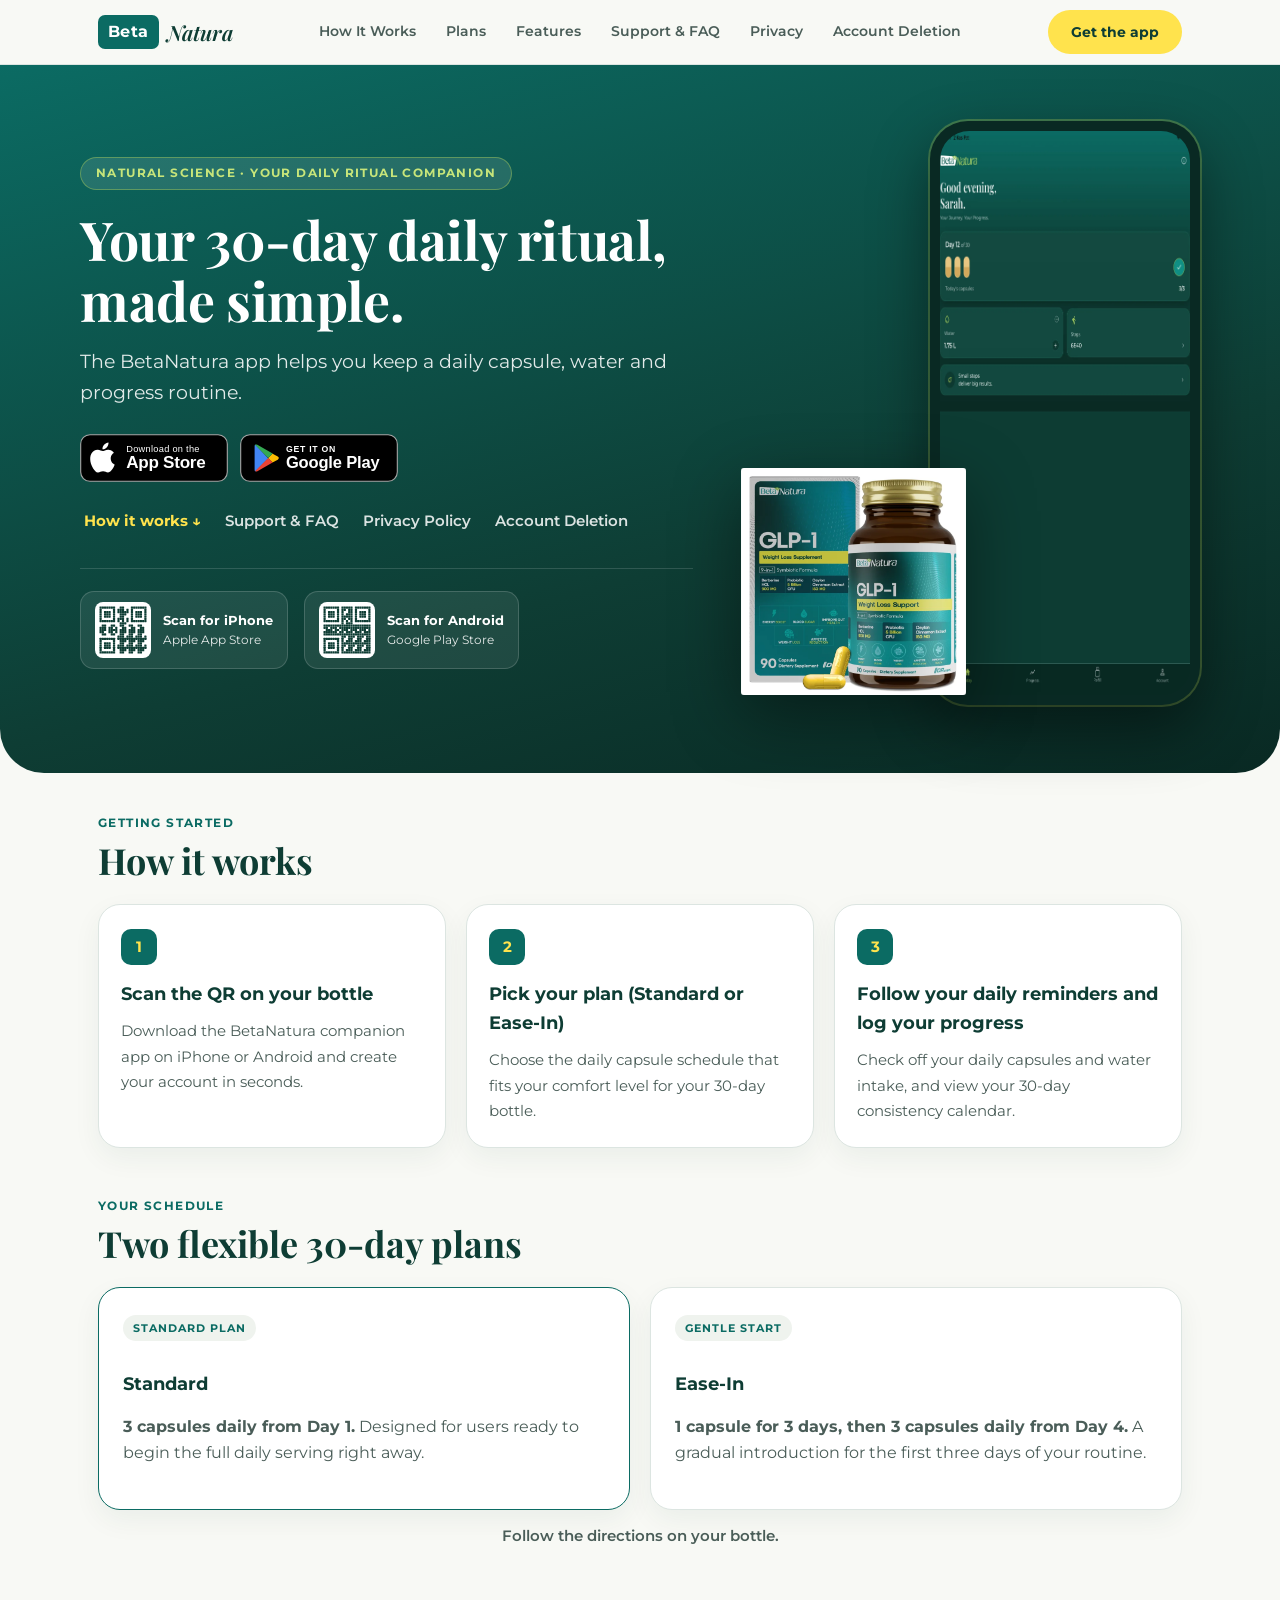
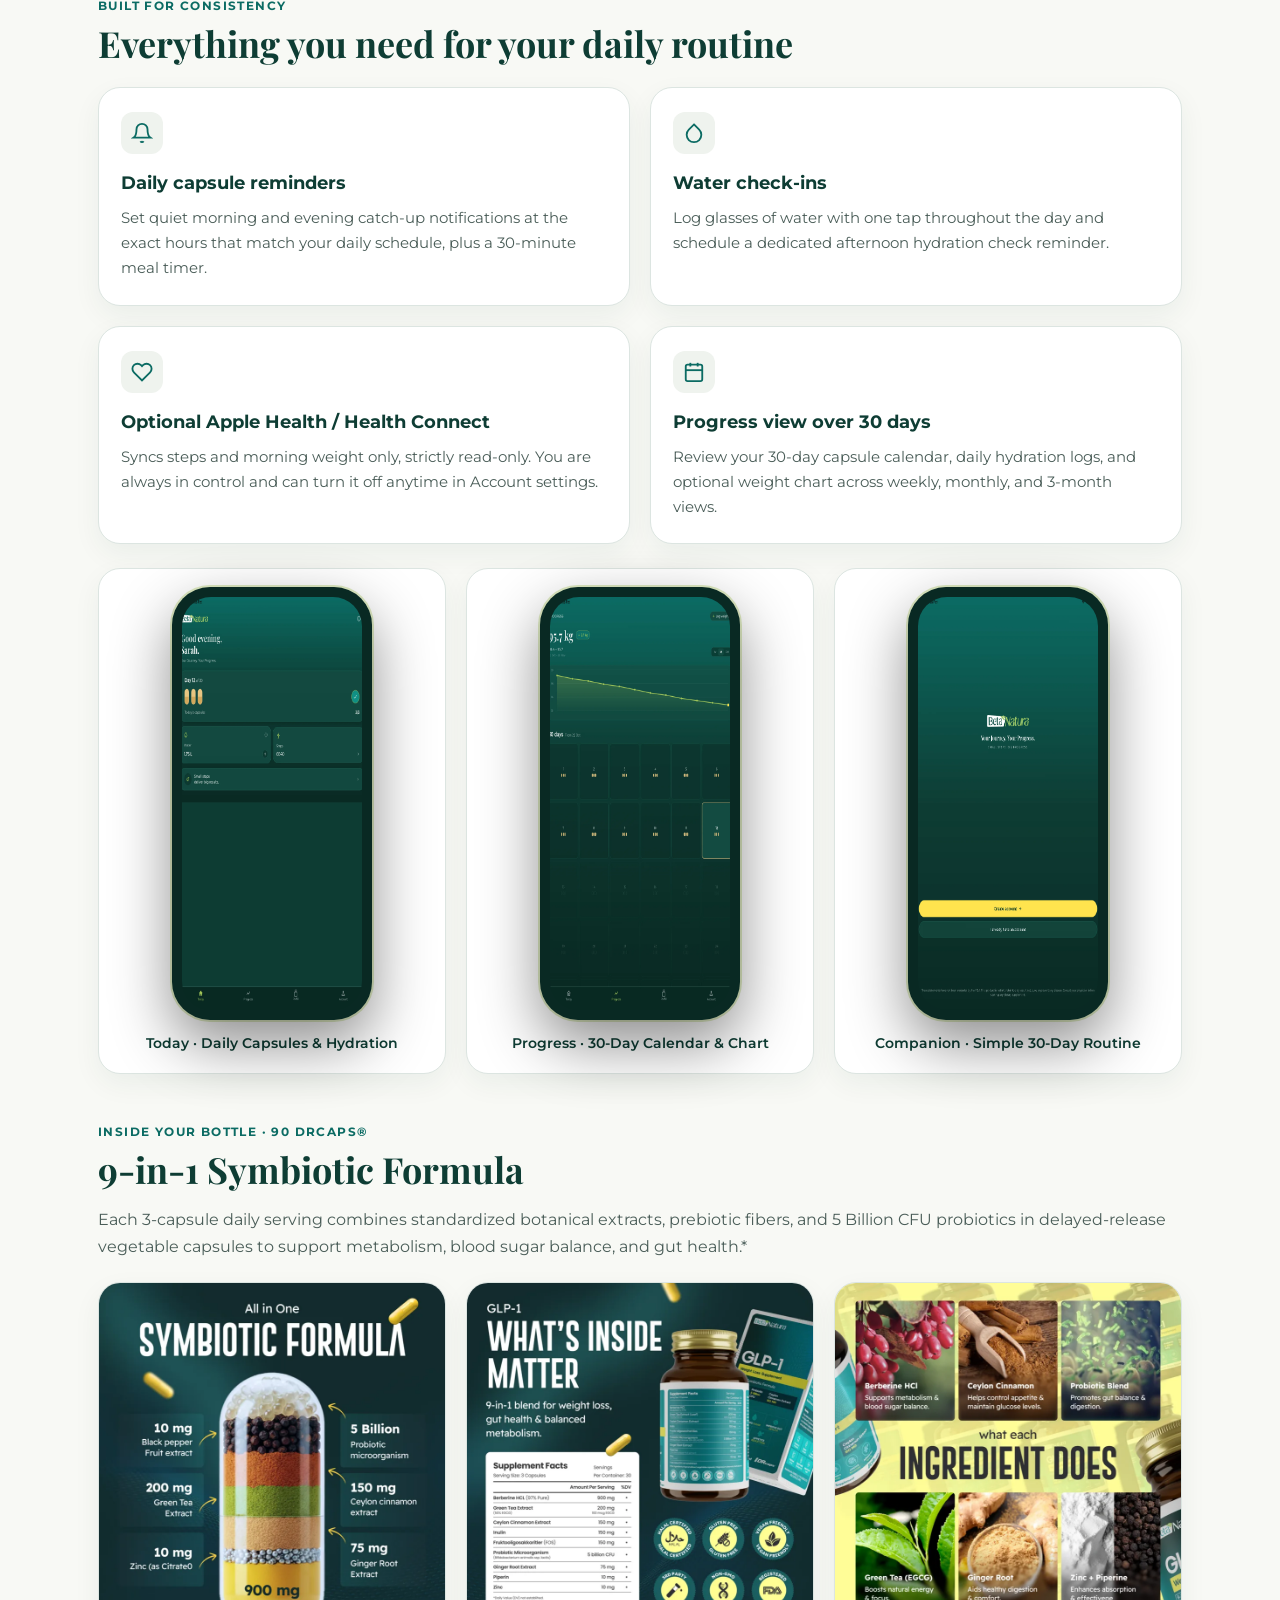
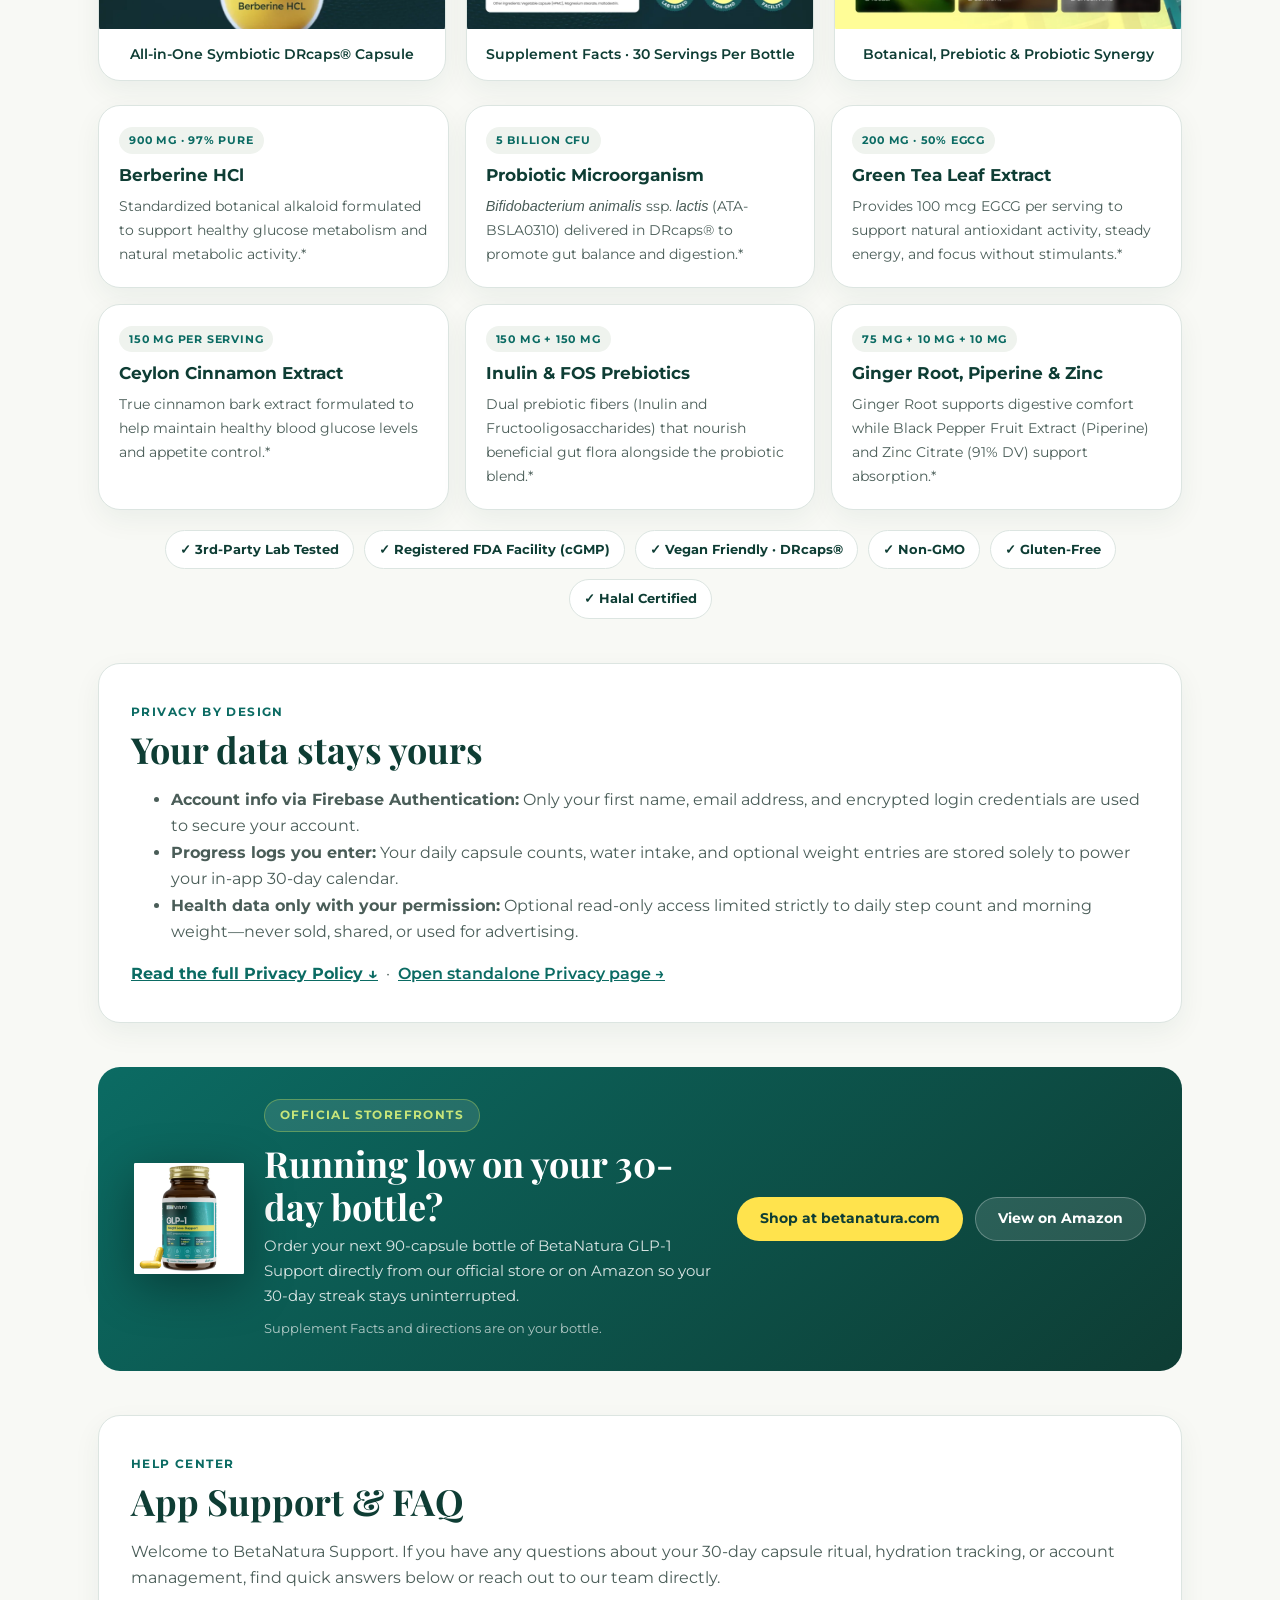
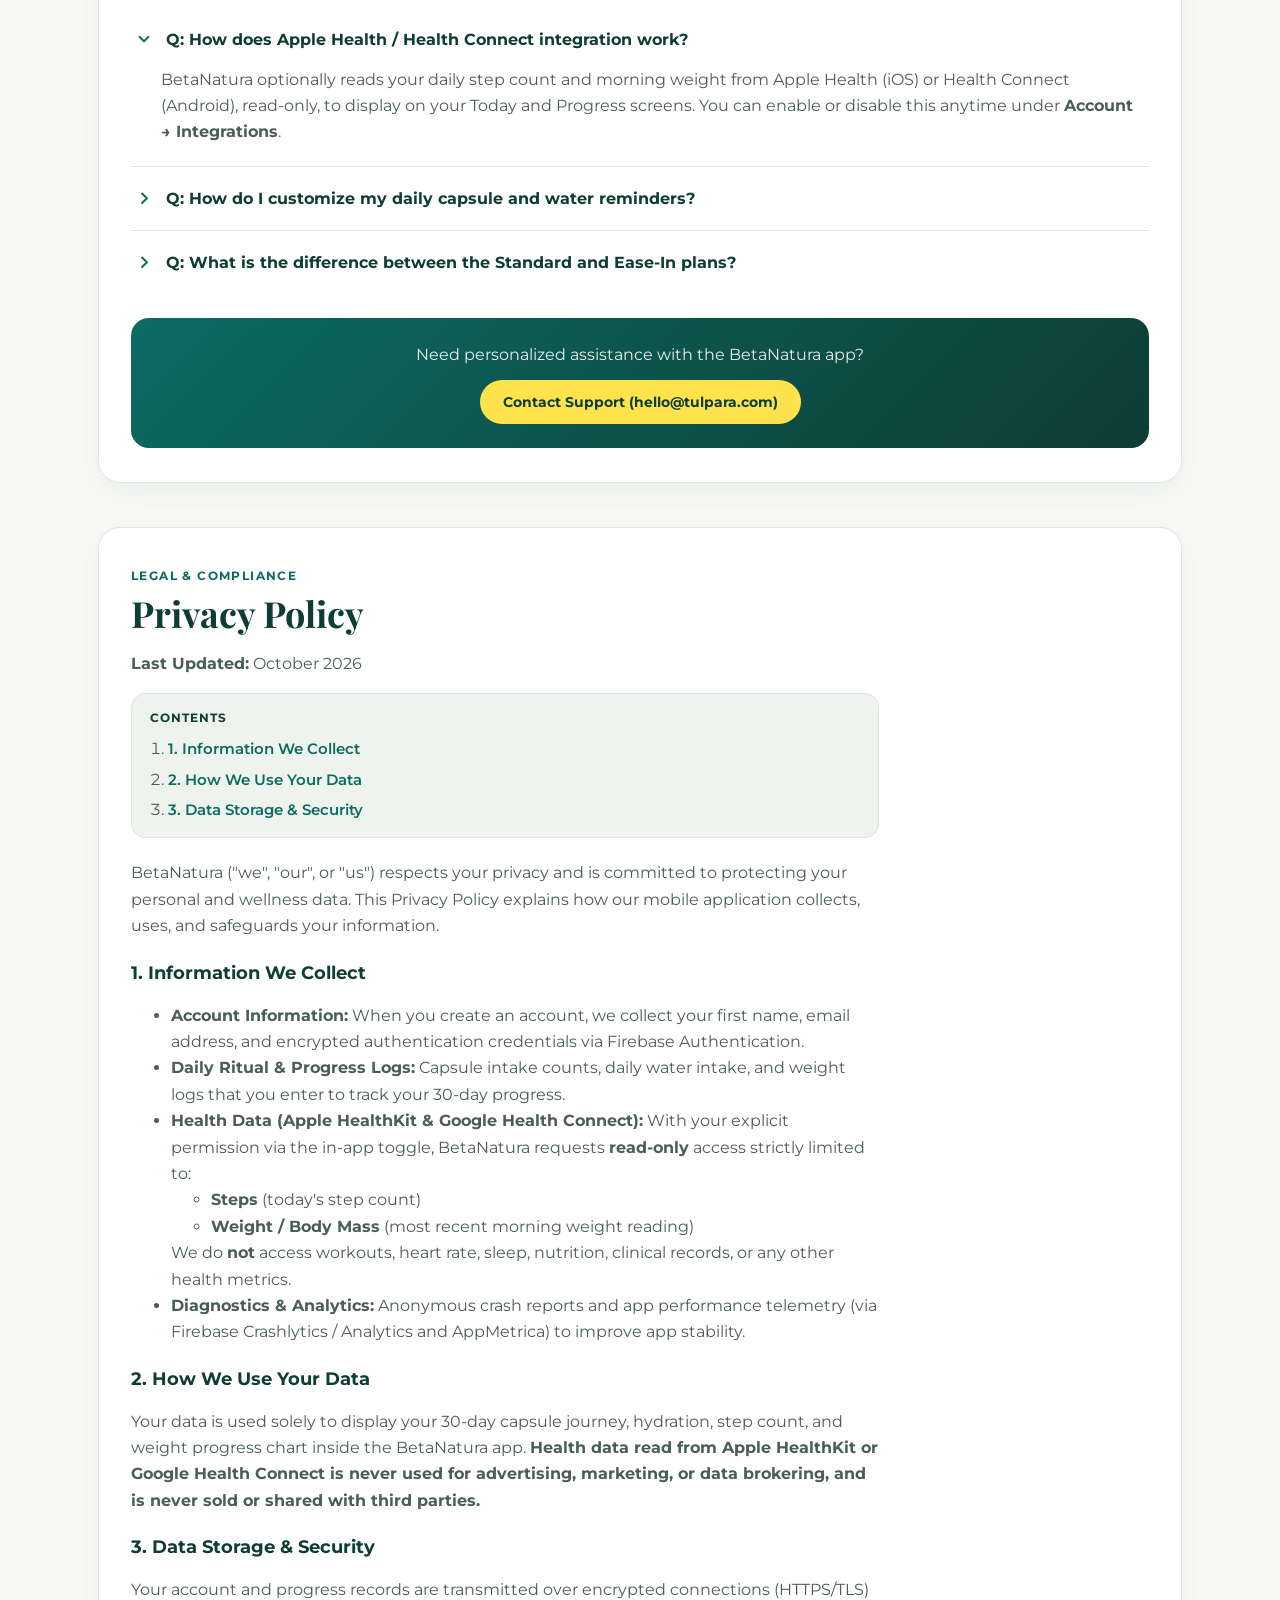
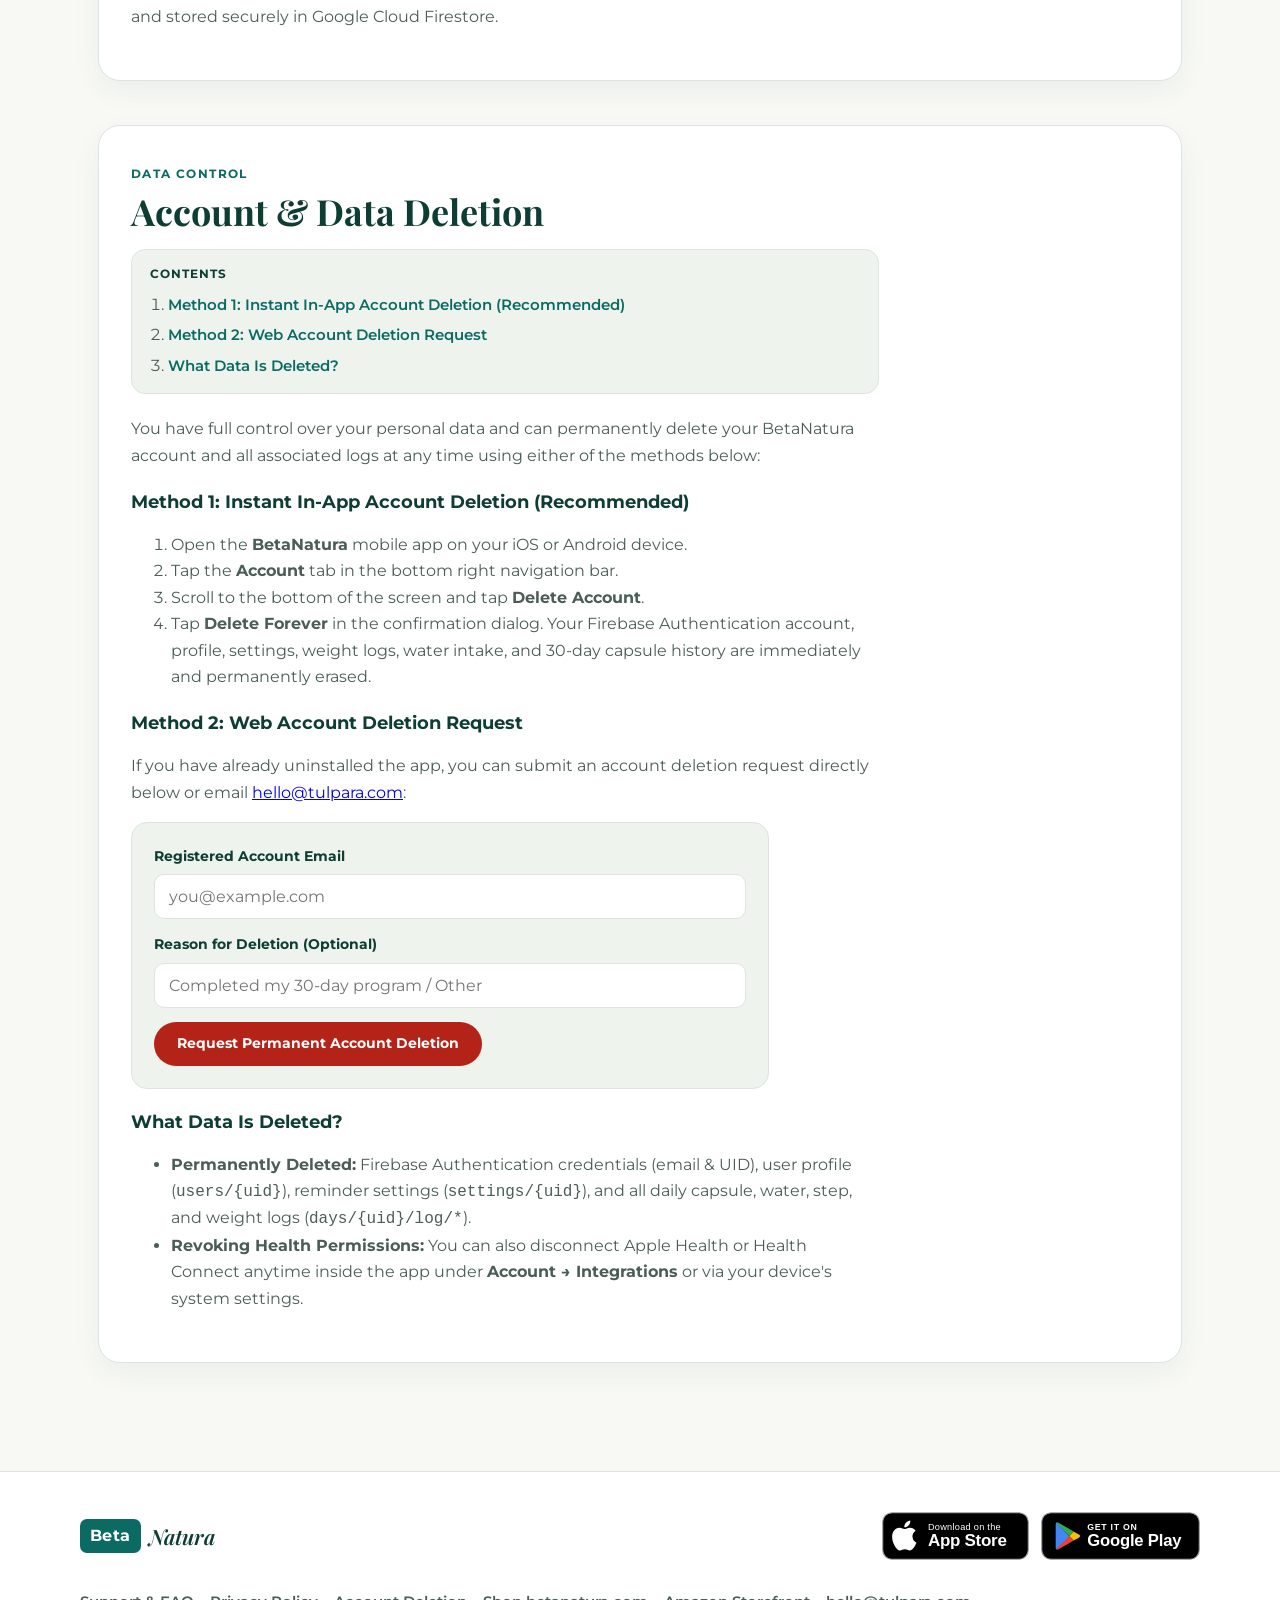
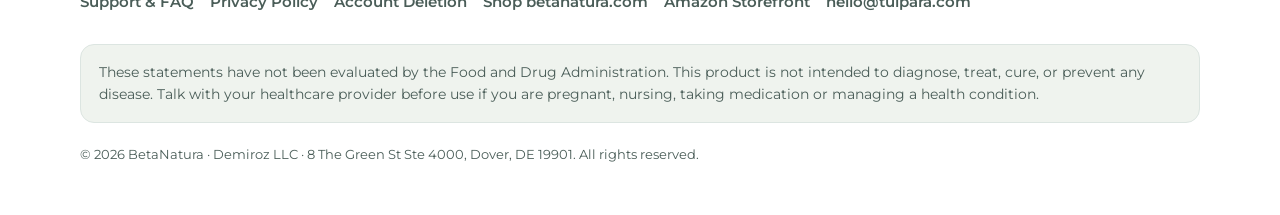
==== commit 545b1cdb: "Add official BetaNatura studio product renders and 9-in-1 Symbiotic Formula visuals" ====
--- a/index.html
+++ b/index.html
@@ -145,7 +145,17 @@
         </div>
       </div>
 
-      <div class="phone-mockup-wrap">
+      <div class="phone-mockup-wrap hero-visual-composite">
+        <div class="hero-bottle-cutout">
+          <picture>
+            <source srcset="/assets/bottle-box.webp" type="image/webp">
+            <img src="/assets/bottle-box.png"
+                 alt="BetaNatura GLP-1 Weight Loss Support 9-in-1 Symbiotic Formula 90 DRcaps bottle and box"
+                 width="753"
+                 height="760"
+                 fetchpriority="high">
+          </picture>
+        </div>
         <div class="phone-frame">
           <picture>
             <source srcset="/assets/app-today.webp" type="image/webp">
@@ -275,6 +285,81 @@
       </div>
     </section>
 
+    <!-- 5B. Inside Your Bottle: 9-in-1 Symbiotic Formula -->
+    <section id="inside-bottle" class="section-block reveal-on-scroll" aria-labelledby="formula-heading">
+      <div class="section-header">
+        <span class="section-eyebrow">Inside Your Bottle &middot; 90 DRcaps&reg;</span>
+        <h2 id="formula-heading">9-in-1 Symbiotic Formula</h2>
+        <p>Each 3-capsule daily serving combines standardized botanical extracts, prebiotic fibers, and 5 Billion CFU probiotics in delayed-release vegetable capsules to support metabolism, blood sugar balance, and gut health.*</p>
+      </div>
+
+      <div class="studio-gallery">
+        <div class="studio-card">
+          <picture>
+            <source srcset="/assets/symbiotic-capsule.webp" type="image/webp">
+            <img src="/assets/symbiotic-capsule.png" alt="All-in-One 9-in-1 Symbiotic Formula capsule layers showing Berberine HCl, Probiotics, Green Tea, Ceylon Cinnamon, Ginger Root, Zinc and Black Pepper" width="792" height="800" loading="lazy">
+          </picture>
+          <p class="studio-card-caption">All-in-One Symbiotic DRcaps&reg; Capsule</p>
+        </div>
+        <div class="studio-card">
+          <picture>
+            <source srcset="/assets/supplement-facts-card.webp" type="image/webp">
+            <img src="/assets/supplement-facts-card.png" alt="BetaNatura GLP-1 Supplement Facts panel and quality certifications" width="792" height="800" loading="lazy">
+          </picture>
+          <p class="studio-card-caption">Supplement Facts &middot; 30 Servings Per Bottle</p>
+        </div>
+        <div class="studio-card">
+          <picture>
+            <source srcset="/assets/ingredients-grid.webp" type="image/webp">
+            <img src="/assets/ingredients-grid.png" alt="What each ingredient does: Berberine HCl, Ceylon Cinnamon, Probiotic Blend, Green Tea EGCG, Ginger Root, and Zinc + Piperine" width="792" height="800" loading="lazy">
+          </picture>
+          <p class="studio-card-caption">Botanical, Prebiotic &amp; Probiotic Synergy</p>
+        </div>
+      </div>
+
+      <div class="formula-grid">
+        <div class="formula-card">
+          <span class="formula-dose">900 mg &middot; 97% Pure</span>
+          <h3>Berberine HCl</h3>
+          <p>Standardized botanical alkaloid formulated to support healthy glucose metabolism and natural metabolic activity.*</p>
+        </div>
+        <div class="formula-card">
+          <span class="formula-dose">5 Billion CFU</span>
+          <h3>Probiotic Microorganism</h3>
+          <p><em>Bifidobacterium animalis</em> ssp. <em>lactis</em> (ATA-BSLA0310) delivered in DRcaps&reg; to promote gut balance and digestion.*</p>
+        </div>
+        <div class="formula-card">
+          <span class="formula-dose">200 mg &middot; 50% EGCG</span>
+          <h3>Green Tea Leaf Extract</h3>
+          <p>Provides 100 mcg EGCG per serving to support natural antioxidant activity, steady energy, and focus without stimulants.*</p>
+        </div>
+        <div class="formula-card">
+          <span class="formula-dose">150 mg Per Serving</span>
+          <h3>Ceylon Cinnamon Extract</h3>
+          <p>True cinnamon bark extract formulated to help maintain healthy blood glucose levels and appetite control.*</p>
+        </div>
+        <div class="formula-card">
+          <span class="formula-dose">150 mg + 150 mg</span>
+          <h3>Inulin &amp; FOS Prebiotics</h3>
+          <p>Dual prebiotic fibers (Inulin and Fructooligosaccharides) that nourish beneficial gut flora alongside the probiotic blend.*</p>
+        </div>
+        <div class="formula-card">
+          <span class="formula-dose">75 mg + 10 mg + 10 mg</span>
+          <h3>Ginger Root, Piperine &amp; Zinc</h3>
+          <p>Ginger Root supports digestive comfort while Black Pepper Fruit Extract (Piperine) and Zinc Citrate (91% DV) support absorption.*</p>
+        </div>
+      </div>
+
+      <div class="cert-pills" aria-label="Product quality certifications">
+        <span class="cert-pill">&#10003; 3rd-Party Lab Tested</span>
+        <span class="cert-pill">&#10003; Registered FDA Facility (cGMP)</span>
+        <span class="cert-pill">&#10003; Vegan Friendly &middot; DRcaps&reg;</span>
+        <span class="cert-pill">&#10003; Non-GMO</span>
+        <span class="cert-pill">&#10003; Gluten-Free</span>
+        <span class="cert-pill">&#10003; Halal Certified</span>
+      </div>
+    </section>
+
     <!-- 6. Your Data (Short Summary) -->
     <section id="your-data" class="section-block reveal-on-scroll" aria-labelledby="data-heading">
       <div class="card">
@@ -296,11 +381,19 @@
     <!-- 7. About the Capsules (Compact Band) -->
     <section id="about-capsules" class="section-block reveal-on-scroll" aria-labelledby="capsules-heading">
       <div class="capsules-band">
-        <div>
-          <span class="brand-badge" style="margin-bottom:10px;">Official Storefronts</span>
-          <h2 id="capsules-heading">BetaNatura dietary supplement</h2>
-          <p>Running low on your current 30-day bottle of <span data-config-text="PRODUCT_NAME">BetaNatura GLP-1 Support</span>? Order your next bottle from our official store or Amazon.</p>
-          <p style="font-size:0.84rem; opacity:0.8; margin-top:8px;">Supplement Facts and directions are on your bottle.</p>
+        <div class="capsules-band-media">
+          <div class="capsules-band-bottle">
+            <picture>
+              <source srcset="/assets/bottle-front.webp" type="image/webp">
+              <img src="/assets/bottle-front.png" alt="BetaNatura GLP-1 Support 90-capsule bottle with DRcaps capsules" width="713" height="720" loading="lazy">
+            </picture>
+          </div>
+          <div>
+            <span class="brand-badge" style="margin-bottom:10px;">Official Storefronts</span>
+            <h2 id="capsules-heading">Running low on your 30-day bottle?</h2>
+            <p>Order your next 90-capsule bottle of <span data-config-text="PRODUCT_NAME">BetaNatura GLP-1 Support</span> directly from our official store or on Amazon so your 30-day streak stays uninterrupted.</p>
+            <p style="font-size:0.84rem; opacity:0.8; margin-top:8px;">Supplement Facts and directions are on your bottle.</p>
+          </div>
         </div>
         <div class="capsules-band-actions">
           <a href="https://www.betanatura.com" data-config-href="SHOP_URL" target="_blank" rel="noopener" class="btn btn-primary">Shop at betanatura.com</a>
--- a/styles.css
+++ b/styles.css
@@ -712,6 +712,153 @@
 }
 
 /* ==========================================================================
+   Hero Bottle + Phone Composite Showcase
+   ========================================================================== */
+.hero-visual-composite {
+  display: flex;
+  align-items: flex-end;
+  justify-content: center;
+  gap: 0;
+  position: relative;
+}
+
+.hero-bottle-cutout {
+  width: min(175px, 42vw);
+  margin-right: -28px;
+  margin-bottom: 10px;
+  z-index: 2;
+  filter: drop-shadow(0 20px 34px rgba(0, 0, 0, 0.42));
+}
+
+.hero-bottle-cutout img {
+  width: 100%;
+  height: auto;
+  display: block;
+}
+
+@media (min-width: 920px) {
+  .hero-bottle-cutout {
+    width: 225px;
+    margin-right: -36px;
+  }
+}
+
+/* ==========================================================================
+   5B. Inside Your Bottle — 9-in-1 Symbiotic Formula Studio Showcase
+   ========================================================================== */
+.studio-gallery {
+  display: grid;
+  grid-template-columns: 1fr;
+  gap: 18px;
+  margin-bottom: 24px;
+}
+
+@media (min-width: 768px) {
+  .studio-gallery {
+    grid-template-columns: repeat(3, 1fr);
+    gap: 20px;
+  }
+}
+
+.studio-card {
+  background-color: var(--bg-surface);
+  border: 1px solid var(--border-subtle);
+  border-radius: var(--radius-card);
+  overflow: hidden;
+  box-shadow: var(--card-shadow);
+  display: flex;
+  flex-direction: column;
+}
+
+.studio-card picture,
+.studio-card img {
+  width: 100%;
+  height: auto;
+  display: block;
+  aspect-ratio: 1 / 1;
+  object-fit: cover;
+}
+
+.studio-card-caption {
+  padding: 14px 16px;
+  font-size: 0.88rem;
+  font-weight: 600;
+  color: var(--text-primary);
+  text-align: center;
+  margin: 0;
+}
+
+.formula-grid {
+  display: grid;
+  grid-template-columns: 1fr;
+  gap: 16px;
+}
+
+@media (min-width: 640px) {
+  .formula-grid {
+    grid-template-columns: repeat(2, 1fr);
+  }
+}
+
+@media (min-width: 960px) {
+  .formula-grid {
+    grid-template-columns: repeat(3, 1fr);
+  }
+}
+
+.formula-card {
+  background-color: var(--bg-surface);
+  border: 1px solid var(--border-subtle);
+  border-radius: var(--radius-card);
+  padding: 20px 20px;
+  box-shadow: var(--card-shadow);
+}
+
+.formula-dose {
+  display: inline-block;
+  font-size: 11px;
+  font-weight: 700;
+  letter-spacing: 0.8px;
+  text-transform: uppercase;
+  padding: 4px 10px;
+  border-radius: var(--radius-pill);
+  background-color: var(--bg-surface-subtle);
+  color: var(--brand-accent);
+  margin-bottom: 8px;
+}
+
+.formula-card h3 {
+  margin: 0 0 6px;
+  font-size: 1.05rem;
+}
+
+.formula-card p {
+  margin: 0;
+  font-size: 0.9rem;
+}
+
+.cert-pills {
+  display: flex;
+  flex-wrap: wrap;
+  gap: 10px;
+  margin-top: 20px;
+  justify-content: center;
+}
+
+.cert-pill {
+  display: inline-flex;
+  align-items: center;
+  gap: 6px;
+  padding: 8px 14px;
+  border-radius: var(--radius-pill);
+  background-color: var(--bg-surface);
+  border: 1px solid var(--border-subtle);
+  font-size: 0.82rem;
+  font-weight: 700;
+  color: var(--text-primary);
+}
+
+/* ==========================================================================
    6. Your Data & 7. About the Capsules Band
    ========================================================================== */
 .capsules-band {
@@ -721,7 +868,7 @@
   padding: 28px 24px;
   display: flex;
   flex-direction: column;
-  gap: 18px;
+  gap: 20px;
 }
 
 @media (min-width: 768px) {
@@ -729,8 +876,26 @@
     flex-direction: row;
     align-items: center;
     justify-content: space-between;
-    padding: 34px 36px;
-  }
+    padding: 32px 36px;
+  }
+}
+
+.capsules-band-media {
+  display: flex;
+  align-items: center;
+  gap: 20px;
+}
+
+.capsules-band-bottle {
+  width: 110px;
+  flex-shrink: 0;
+  filter: drop-shadow(0 12px 24px rgba(0, 0, 0, 0.35));
+}
+
+.capsules-band-bottle img {
+  width: 100%;
+  height: auto;
+  display: block;
 }
 
 .capsules-band h2,
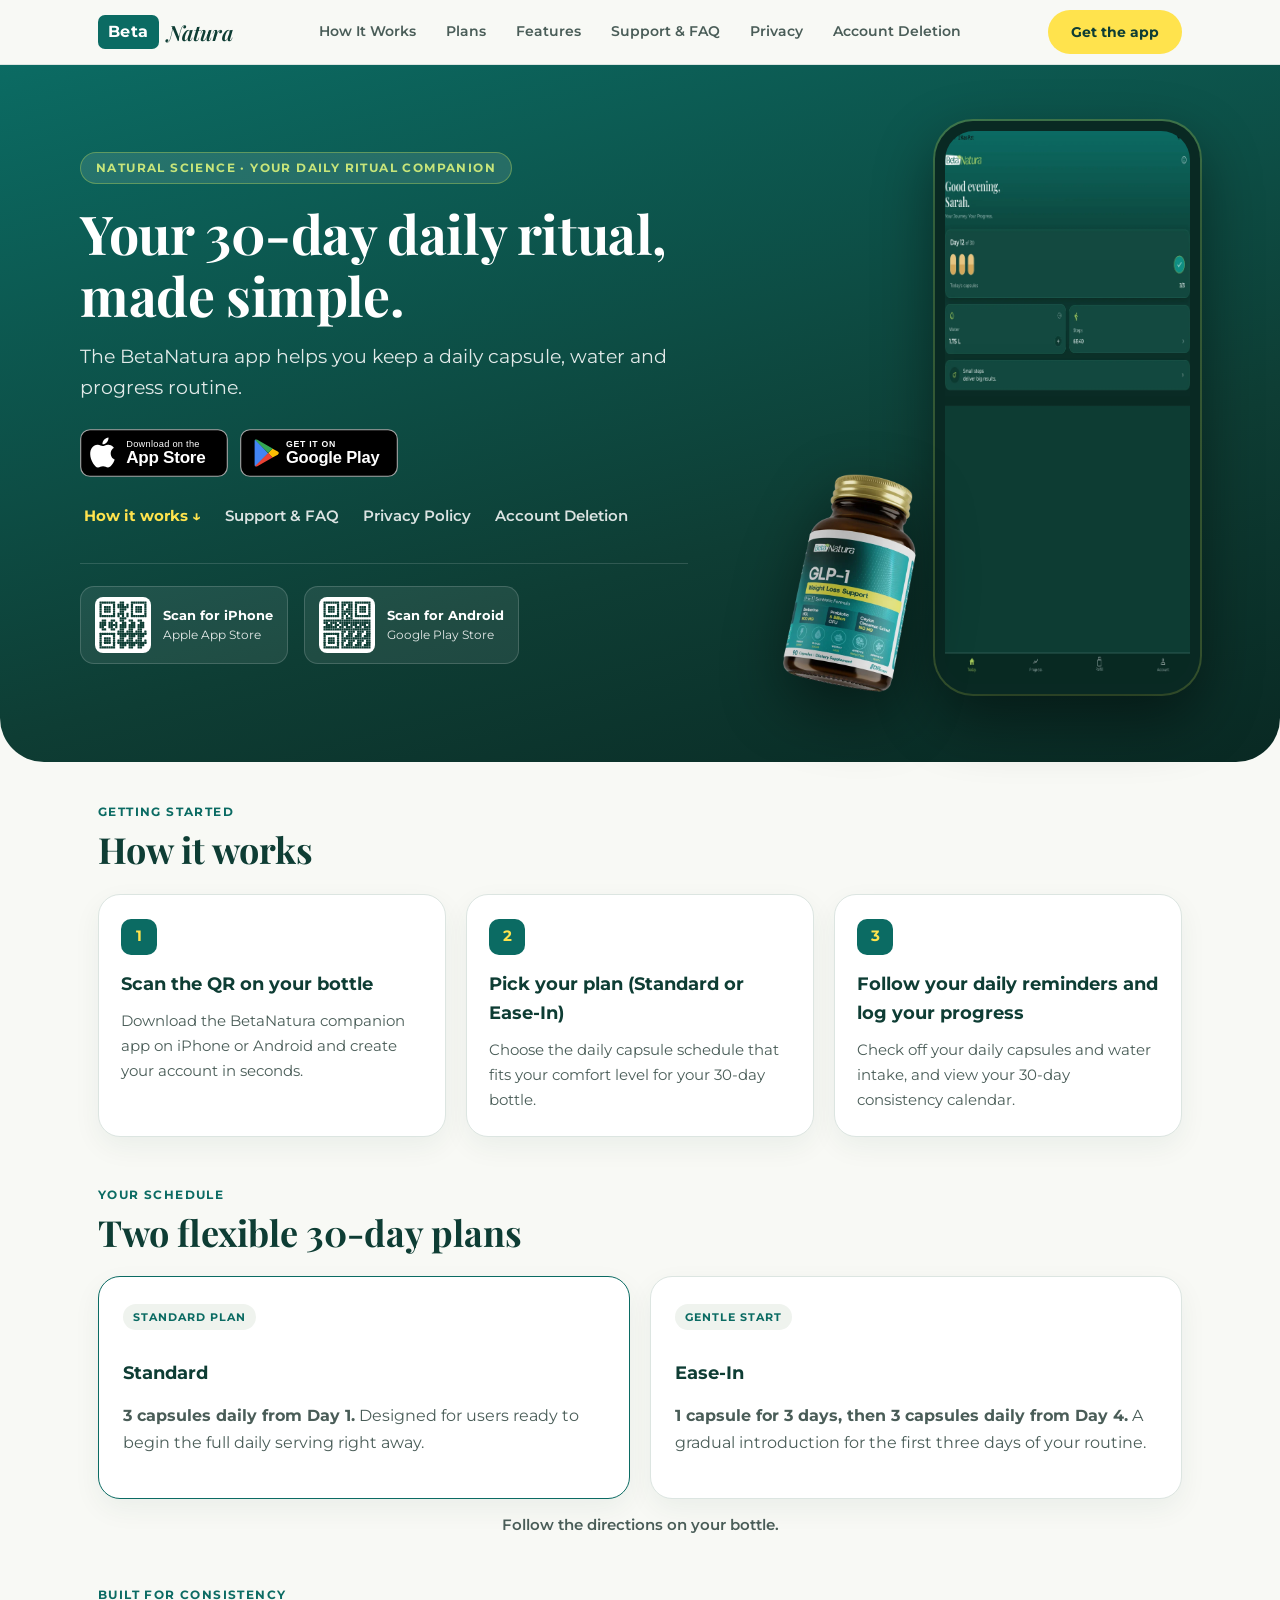
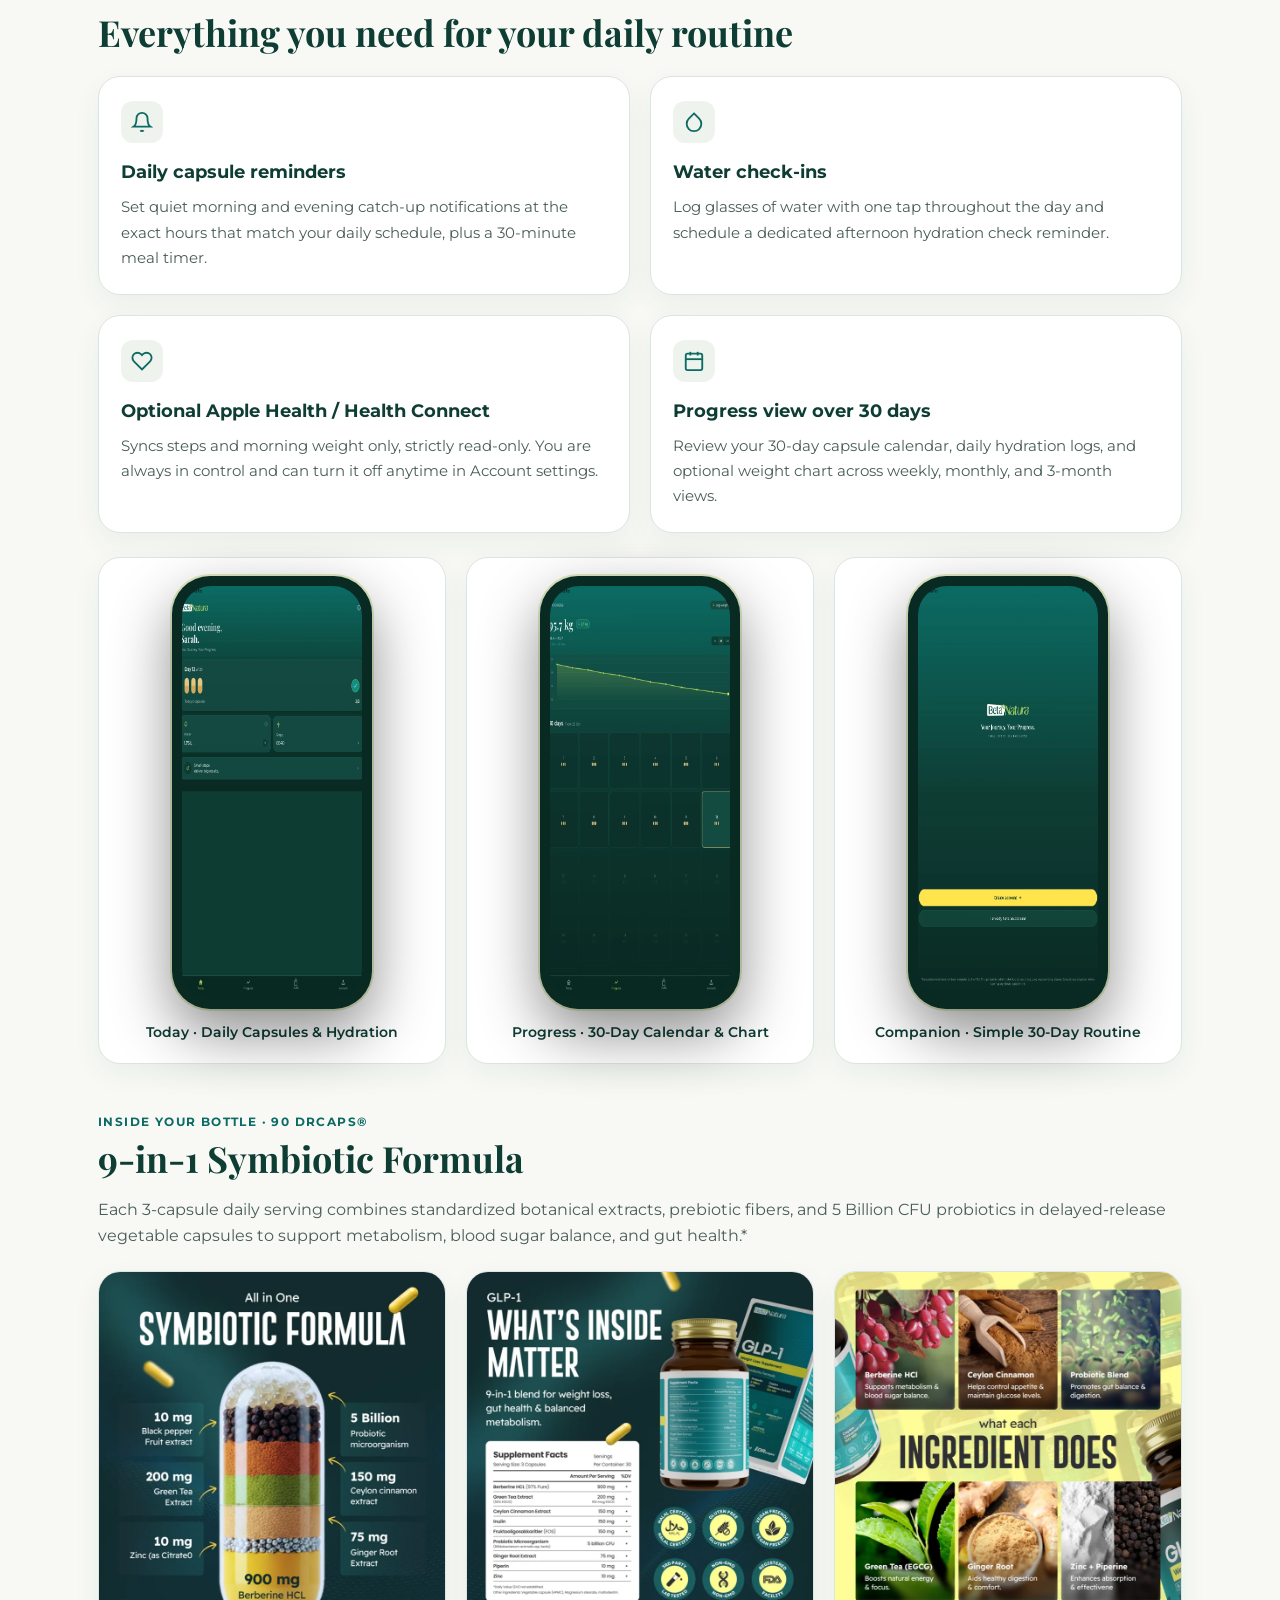
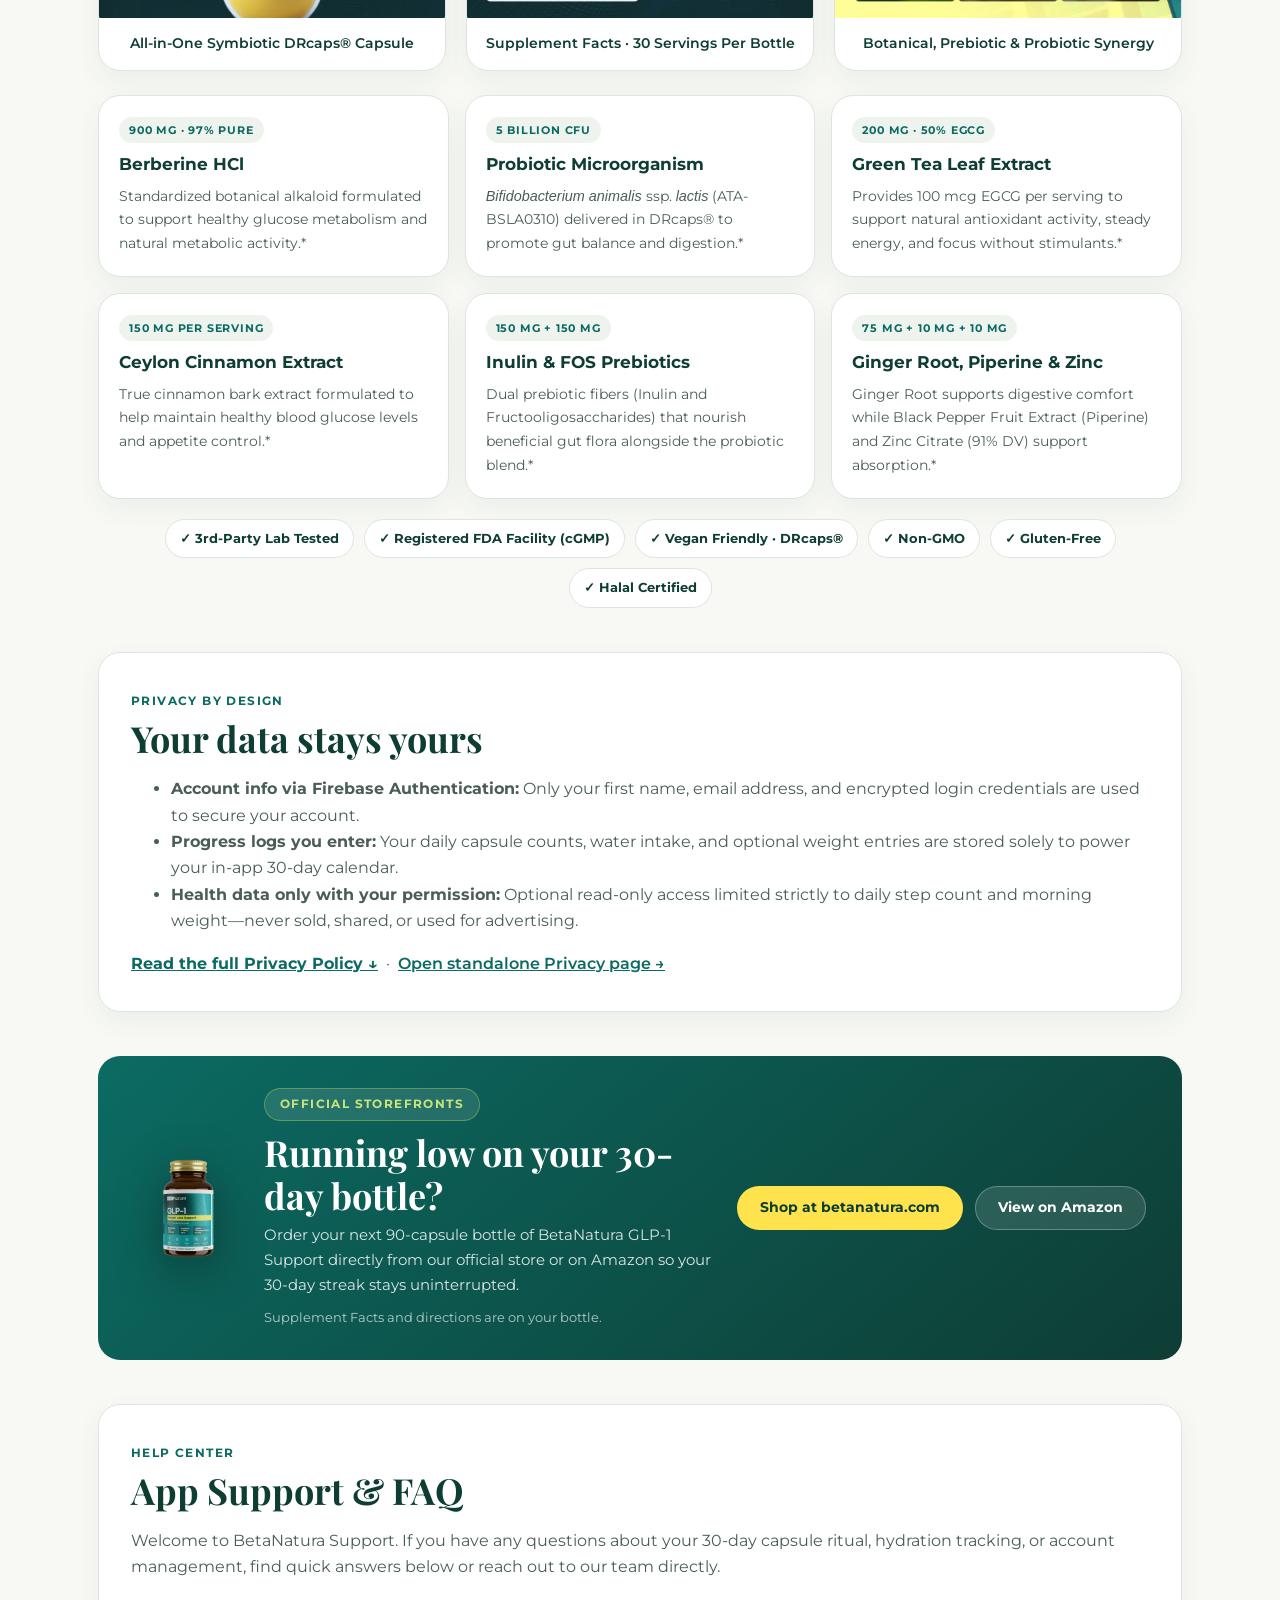
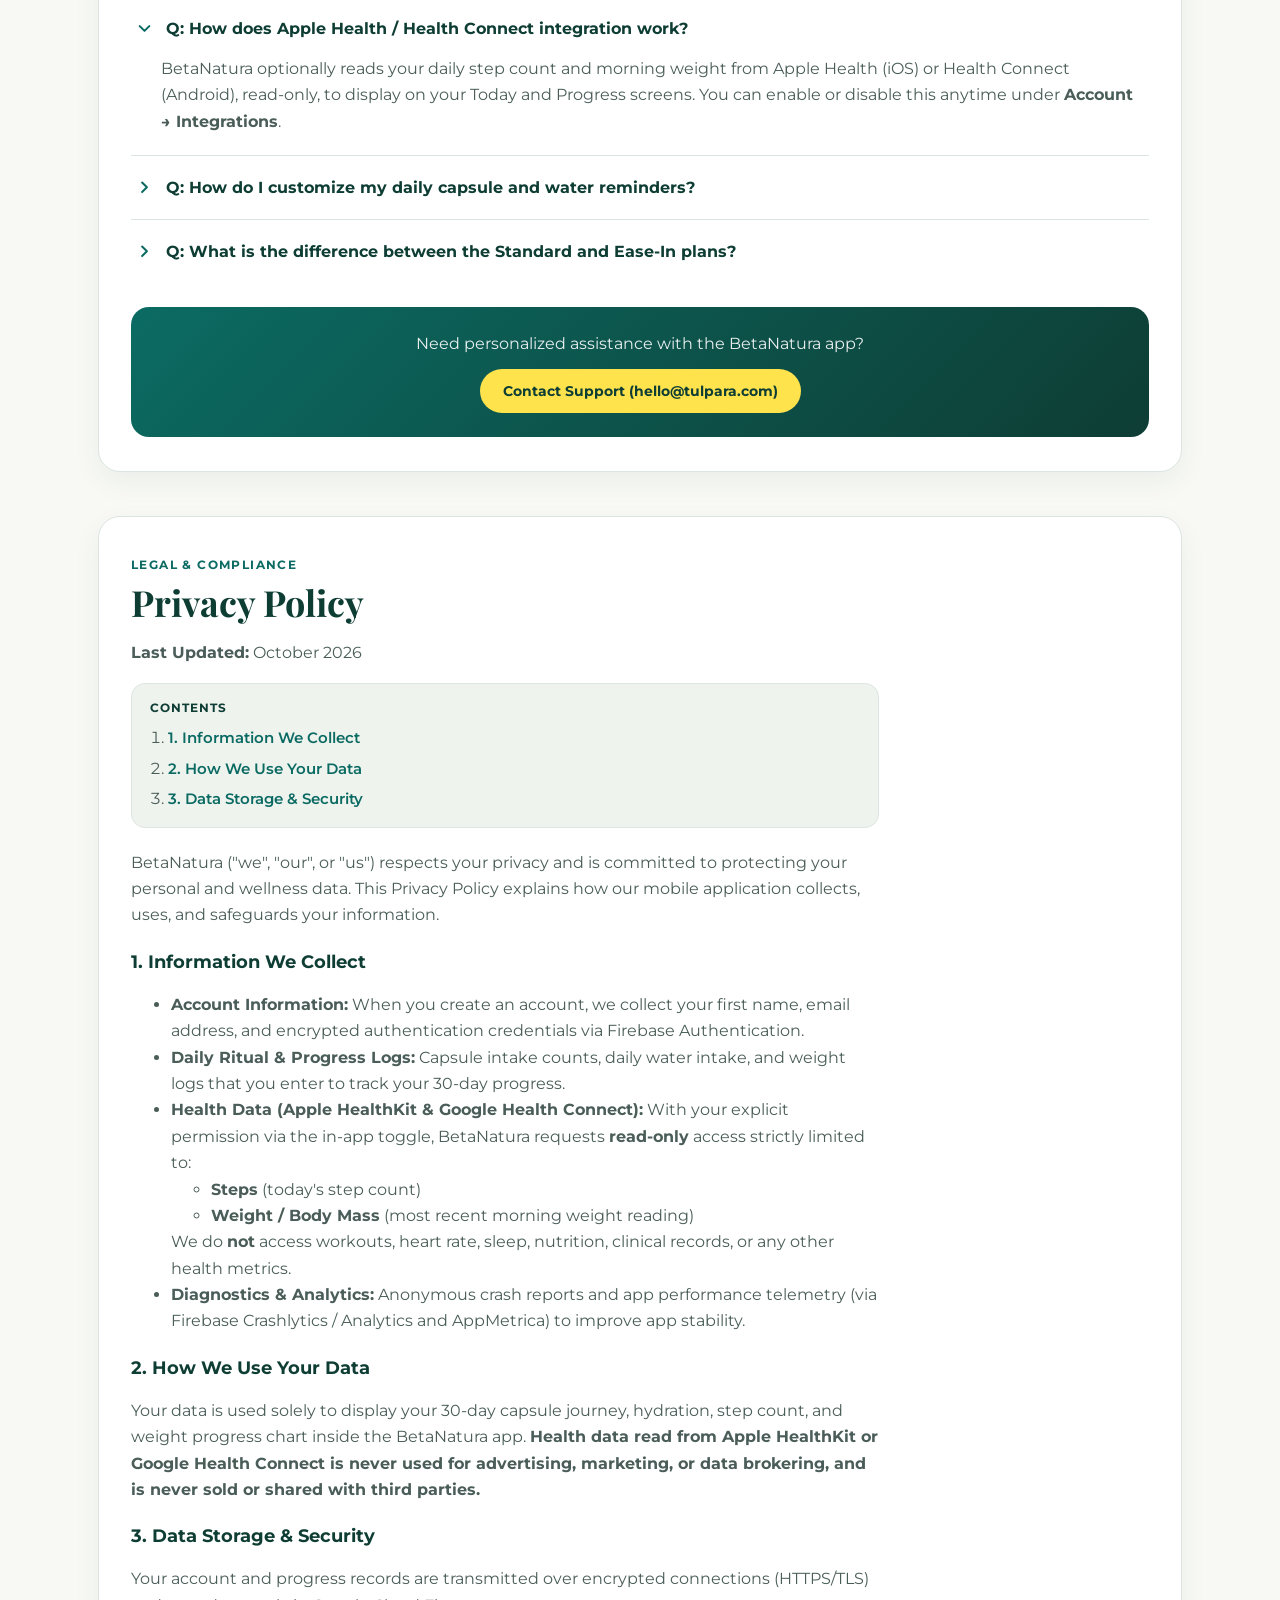
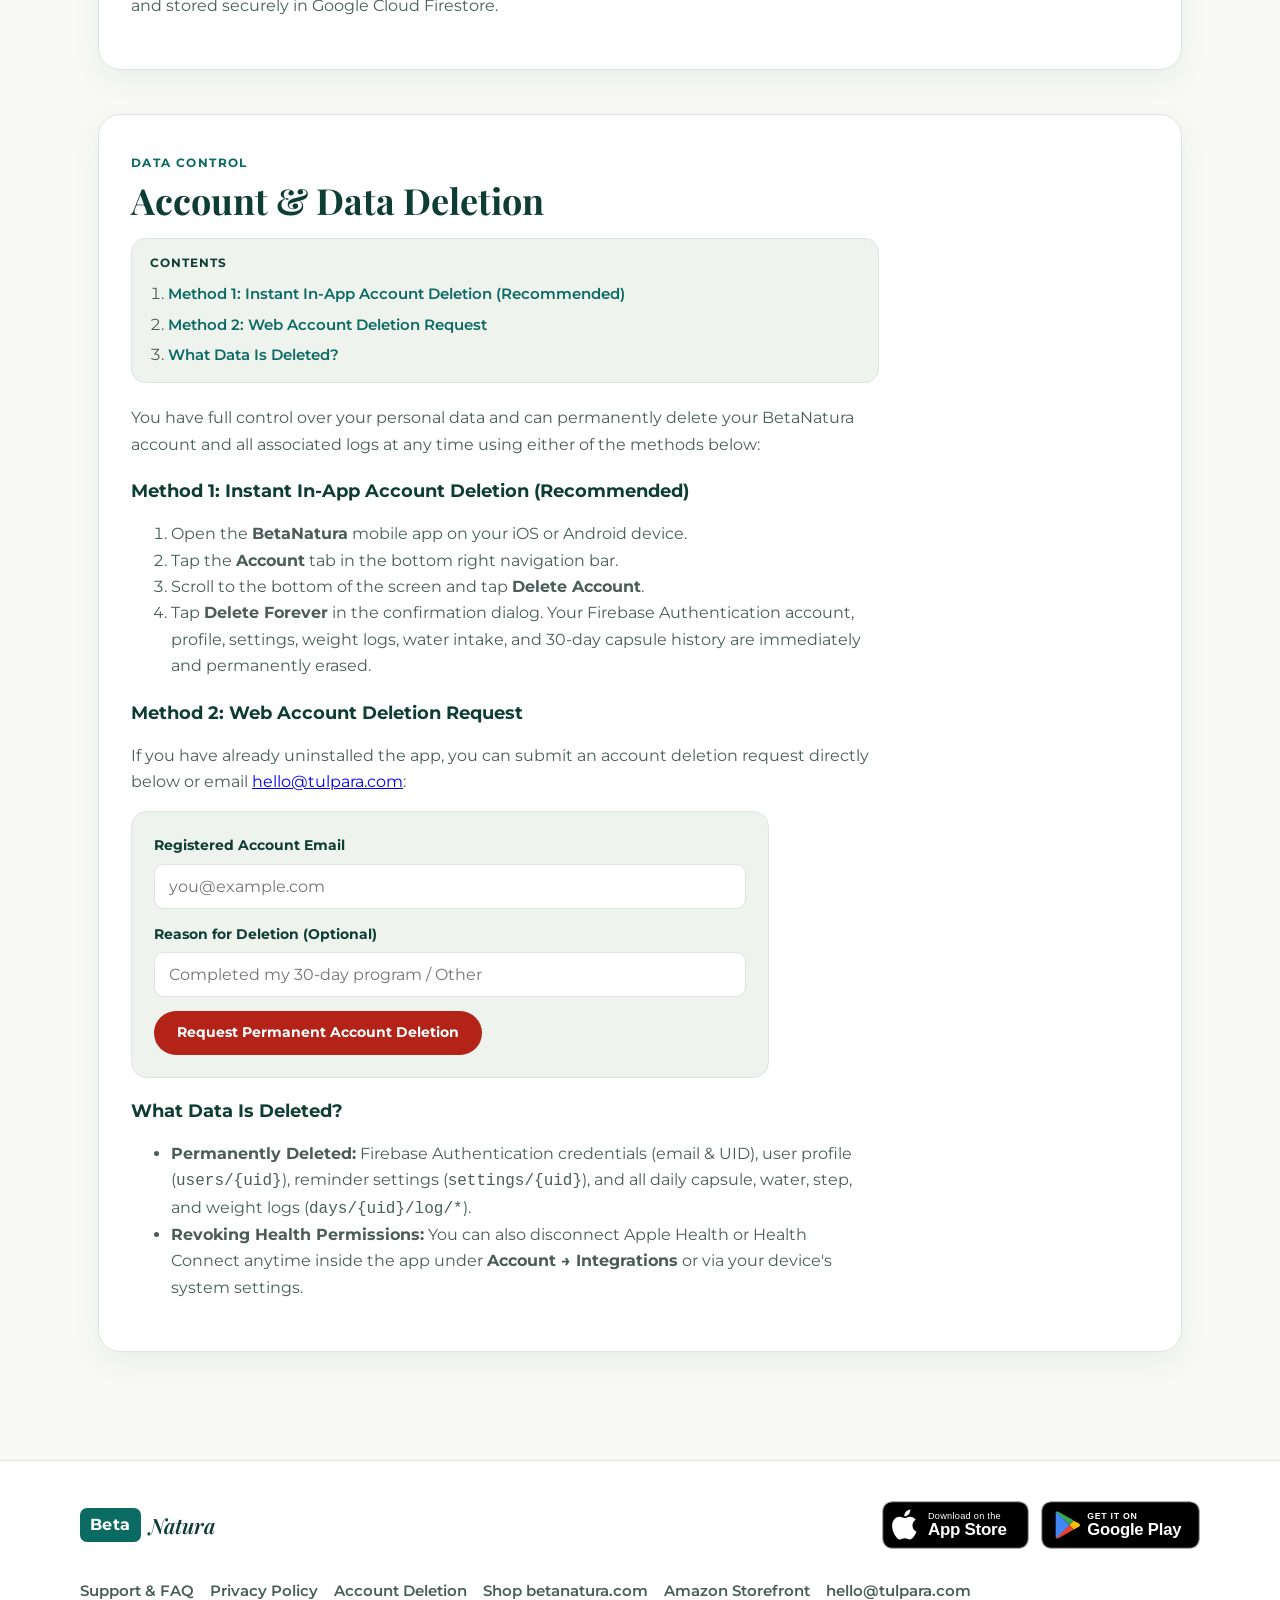
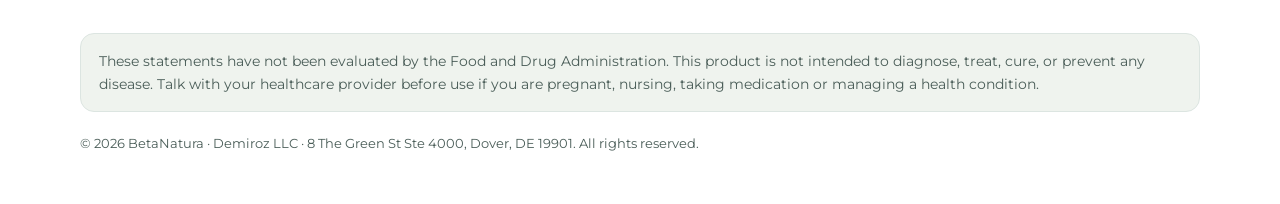
==== commit ffee539c: "Use 100% transparent Archive 7 bottle cutouts for Hero and Reorder sections" ====
--- a/index.html
+++ b/index.html
@@ -12,9 +12,9 @@
   <meta name="apple-itunes-app" content="app-id=6828905399">
 
   <!-- Icons & Favicons -->
-  <link rel="icon" type="image/svg+xml" href="/assets/favicon.svg">
-  <link rel="icon" type="image/png" sizes="32x32" href="/assets/favicon-32x32.png">
-  <link rel="apple-touch-icon" sizes="180x180" href="/assets/apple-touch-icon.png">
+  <link rel="icon" type="image/svg+xml" href="assets/favicon.svg">
+  <link rel="icon" type="image/png" sizes="32x32" href="assets/favicon-32x32.png">
+  <link rel="apple-touch-icon" sizes="180x180" href="assets/apple-touch-icon.png">
 
   <!-- Open Graph & Twitter Card -->
   <meta property="og:type" content="website">
@@ -35,7 +35,7 @@
   <link rel="preconnect" href="https://fonts.gstatic.com" crossorigin>
   <link href="https://fonts.googleapis.com/css2?family=Montserrat:wght@400;500;600;700&family=Playfair+Display:ital,wght@0,600;0,700;1,600&display=swap" rel="stylesheet">
 
-  <link rel="stylesheet" href="/styles.css">
+  <link rel="stylesheet" href="styles.css">
 
   <!-- JSON-LD MobileApplication Schema -->
   <script type="application/ld+json">
@@ -102,7 +102,7 @@
              class="store-badge-link badge-apple"
              target="_blank"
              rel="noopener">
-            <img src="/assets/badge-app-store.svg"
+            <img src="assets/badge-app-store.svg"
                  alt="Download on the App Store"
                  width="160"
                  height="52">
@@ -112,7 +112,7 @@
              class="store-badge-link badge-google"
              target="_blank"
              rel="noopener">
-            <img src="/assets/badge-google-play.svg"
+            <img src="assets/badge-google-play.svg"
                  alt="Get it on Google Play"
                  width="172"
                  height="52">
@@ -129,14 +129,14 @@
         <!-- Desktop Scan-to-Download QR Codes -->
         <div class="desktop-qr-band" aria-label="Scan QR codes to download on your phone">
           <div class="qr-card">
-            <img src="/assets/qr-app-store.svg" alt="QR code for Apple App Store" width="56" height="56" loading="lazy">
+            <img src="assets/qr-app-store.svg" alt="QR code for Apple App Store" width="56" height="56" loading="lazy">
             <div class="qr-card-text">
               <strong>Scan for iPhone</strong>
               Apple App Store
             </div>
           </div>
           <div class="qr-card">
-            <img src="/assets/qr-google-play.svg" alt="QR code for Google Play Store" width="56" height="56" loading="lazy">
+            <img src="assets/qr-google-play.svg" alt="QR code for Google Play Store" width="56" height="56" loading="lazy">
             <div class="qr-card-text">
               <strong>Scan for Android</strong>
               Google Play Store
@@ -148,18 +148,18 @@
       <div class="phone-mockup-wrap hero-visual-composite">
         <div class="hero-bottle-cutout">
           <picture>
-            <source srcset="/assets/bottle-box.webp" type="image/webp">
-            <img src="/assets/bottle-box.png"
-                 alt="BetaNatura GLP-1 Weight Loss Support 9-in-1 Symbiotic Formula 90 DRcaps bottle and box"
-                 width="753"
-                 height="760"
+            <source srcset="assets/bottle-hero.webp" type="image/webp">
+            <img src="assets/bottle-hero.png"
+                 alt="BetaNatura GLP-1 Weight Loss Support 9-in-1 Symbiotic Formula 90 DRcaps bottle"
+                 width="720"
+                 height="720"
                  fetchpriority="high">
           </picture>
         </div>
         <div class="phone-frame">
           <picture>
-            <source srcset="/assets/app-today.webp" type="image/webp">
-            <img src="/assets/app-today.png"
+            <source srcset="assets/app-today.webp" type="image/webp">
+            <img src="assets/app-today.png"
                  alt="BetaNatura Today screen showing Day 12 of 30, 3 daily capsule slots, water intake and step tracking"
                  width="1170"
                  height="2532"
@@ -258,8 +258,8 @@
         <div class="shot-card">
           <div class="phone-frame">
             <picture>
-              <source srcset="/assets/app-today.webp" type="image/webp">
-              <img src="/assets/app-today.png" alt="Today tab showing daily capsule and water tracking" width="1170" height="2532" loading="lazy">
+              <source srcset="assets/app-today.webp" type="image/webp">
+              <img src="assets/app-today.png" alt="Today tab showing daily capsule and water tracking" width="1170" height="2532" loading="lazy">
             </picture>
           </div>
           <p class="shot-caption">Today &middot; Daily Capsules &amp; Hydration</p>
@@ -267,8 +267,8 @@
         <div class="shot-card">
           <div class="phone-frame">
             <picture>
-              <source srcset="/assets/app-progress.webp" type="image/webp">
-              <img src="/assets/app-progress.png" alt="Progress tab showing 30-day calendar and weight chart" width="1170" height="2532" loading="lazy">
+              <source srcset="assets/app-progress.webp" type="image/webp">
+              <img src="assets/app-progress.png" alt="Progress tab showing 30-day calendar and weight chart" width="1170" height="2532" loading="lazy">
             </picture>
           </div>
           <p class="shot-caption">Progress &middot; 30-Day Calendar &amp; Chart</p>
@@ -276,8 +276,8 @@
         <div class="shot-card">
           <div class="phone-frame">
             <picture>
-              <source srcset="/assets/app-refill.webp" type="image/webp">
-              <img src="/assets/app-refill.png" alt="Welcome and bottle progress view" width="1170" height="2532" loading="lazy">
+              <source srcset="assets/app-refill.webp" type="image/webp">
+              <img src="assets/app-refill.png" alt="Welcome and bottle progress view" width="1170" height="2532" loading="lazy">
             </picture>
           </div>
           <p class="shot-caption">Companion &middot; Simple 30-Day Routine</p>
@@ -296,22 +296,22 @@
       <div class="studio-gallery">
         <div class="studio-card">
           <picture>
-            <source srcset="/assets/symbiotic-capsule.webp" type="image/webp">
-            <img src="/assets/symbiotic-capsule.png" alt="All-in-One 9-in-1 Symbiotic Formula capsule layers showing Berberine HCl, Probiotics, Green Tea, Ceylon Cinnamon, Ginger Root, Zinc and Black Pepper" width="792" height="800" loading="lazy">
+            <source srcset="assets/symbiotic-capsule.webp" type="image/webp">
+            <img src="assets/symbiotic-capsule.png" alt="All-in-One 9-in-1 Symbiotic Formula capsule layers showing Berberine HCl, Probiotics, Green Tea, Ceylon Cinnamon, Ginger Root, Zinc and Black Pepper" width="792" height="800" loading="lazy">
           </picture>
           <p class="studio-card-caption">All-in-One Symbiotic DRcaps&reg; Capsule</p>
         </div>
         <div class="studio-card">
           <picture>
-            <source srcset="/assets/supplement-facts-card.webp" type="image/webp">
-            <img src="/assets/supplement-facts-card.png" alt="BetaNatura GLP-1 Supplement Facts panel and quality certifications" width="792" height="800" loading="lazy">
+            <source srcset="assets/supplement-facts-card.webp" type="image/webp">
+            <img src="assets/supplement-facts-card.png" alt="BetaNatura GLP-1 Supplement Facts panel and quality certifications" width="792" height="800" loading="lazy">
           </picture>
           <p class="studio-card-caption">Supplement Facts &middot; 30 Servings Per Bottle</p>
         </div>
         <div class="studio-card">
           <picture>
-            <source srcset="/assets/ingredients-grid.webp" type="image/webp">
-            <img src="/assets/ingredients-grid.png" alt="What each ingredient does: Berberine HCl, Ceylon Cinnamon, Probiotic Blend, Green Tea EGCG, Ginger Root, and Zinc + Piperine" width="792" height="800" loading="lazy">
+            <source srcset="assets/ingredients-grid.webp" type="image/webp">
+            <img src="assets/ingredients-grid.png" alt="What each ingredient does: Berberine HCl, Ceylon Cinnamon, Probiotic Blend, Green Tea EGCG, Ginger Root, and Zinc + Piperine" width="792" height="800" loading="lazy">
           </picture>
           <p class="studio-card-caption">Botanical, Prebiotic &amp; Probiotic Synergy</p>
         </div>
@@ -384,8 +384,8 @@
         <div class="capsules-band-media">
           <div class="capsules-band-bottle">
             <picture>
-              <source srcset="/assets/bottle-front.webp" type="image/webp">
-              <img src="/assets/bottle-front.png" alt="BetaNatura GLP-1 Support 90-capsule bottle with DRcaps capsules" width="713" height="720" loading="lazy">
+              <source srcset="assets/bottle-front.webp" type="image/webp">
+              <img src="assets/bottle-front.png" alt="BetaNatura GLP-1 Support 90-capsule bottle with DRcaps capsules" width="713" height="720" loading="lazy">
             </picture>
           </div>
           <div>
@@ -565,14 +565,14 @@
              class="store-badge-link badge-apple"
              target="_blank"
              rel="noopener">
-            <img src="/assets/badge-app-store.svg" alt="Download on the App Store" width="144" height="47" loading="lazy">
+            <img src="assets/badge-app-store.svg" alt="Download on the App Store" width="144" height="47" loading="lazy">
           </a>
           <a href="https://play.google.com/store/apps/details?id=com.betanatura.betanatura"
              data-config-href="GOOGLE_PLAY_URL"
              class="store-badge-link badge-google"
              target="_blank"
              rel="noopener">
-            <img src="/assets/badge-google-play.svg" alt="Get it on Google Play" width="155" height="47" loading="lazy">
+            <img src="assets/badge-google-play.svg" alt="Get it on Google Play" width="155" height="47" loading="lazy">
           </a>
         </div>
       </div>
@@ -592,7 +592,7 @@
     </div>
   </footer>
 
-  <script src="/config.js"></script>
-  <script src="/app.js"></script>
+  <script src="config.js"></script>
+  <script src="app.js"></script>
 </body>
 </html>
--- a/styles.css
+++ b/styles.css
@@ -720,14 +720,19 @@
   justify-content: center;
   gap: 0;
   position: relative;
+  max-width: 100%;
+}
+
+.hero-visual-composite .phone-frame {
+  width: min(210px, 54vw);
 }
 
 .hero-bottle-cutout {
-  width: min(175px, 42vw);
-  margin-right: -28px;
-  margin-bottom: 10px;
+  width: min(175px, 46vw);
+  margin-right: -34px;
+  margin-bottom: -8px;
   z-index: 2;
-  filter: drop-shadow(0 20px 34px rgba(0, 0, 0, 0.42));
+  filter: drop-shadow(0 22px 32px rgba(0, 0, 0, 0.48));
 }
 
 .hero-bottle-cutout img {
@@ -737,9 +742,13 @@
 }
 
 @media (min-width: 920px) {
+  .hero-visual-composite .phone-frame {
+    width: 265px;
+  }
   .hero-bottle-cutout {
-    width: 225px;
-    margin-right: -36px;
+    width: 245px;
+    margin-right: -46px;
+    margin-bottom: -10px;
   }
 }
 
@@ -951,8 +960,8 @@
   block-size: 1.15em;
   flex-shrink: 0;
   background-color: var(--brand-accent);
-  mask: url("/assets/chevron-down.svg") no-repeat center / contain;
-  -webkit-mask: url("/assets/chevron-down.svg") no-repeat center / contain;
+  mask: url("assets/chevron-down.svg") no-repeat center / contain;
+  -webkit-mask: url("assets/chevron-down.svg") no-repeat center / contain;
   rotate: -90deg;
 }
 
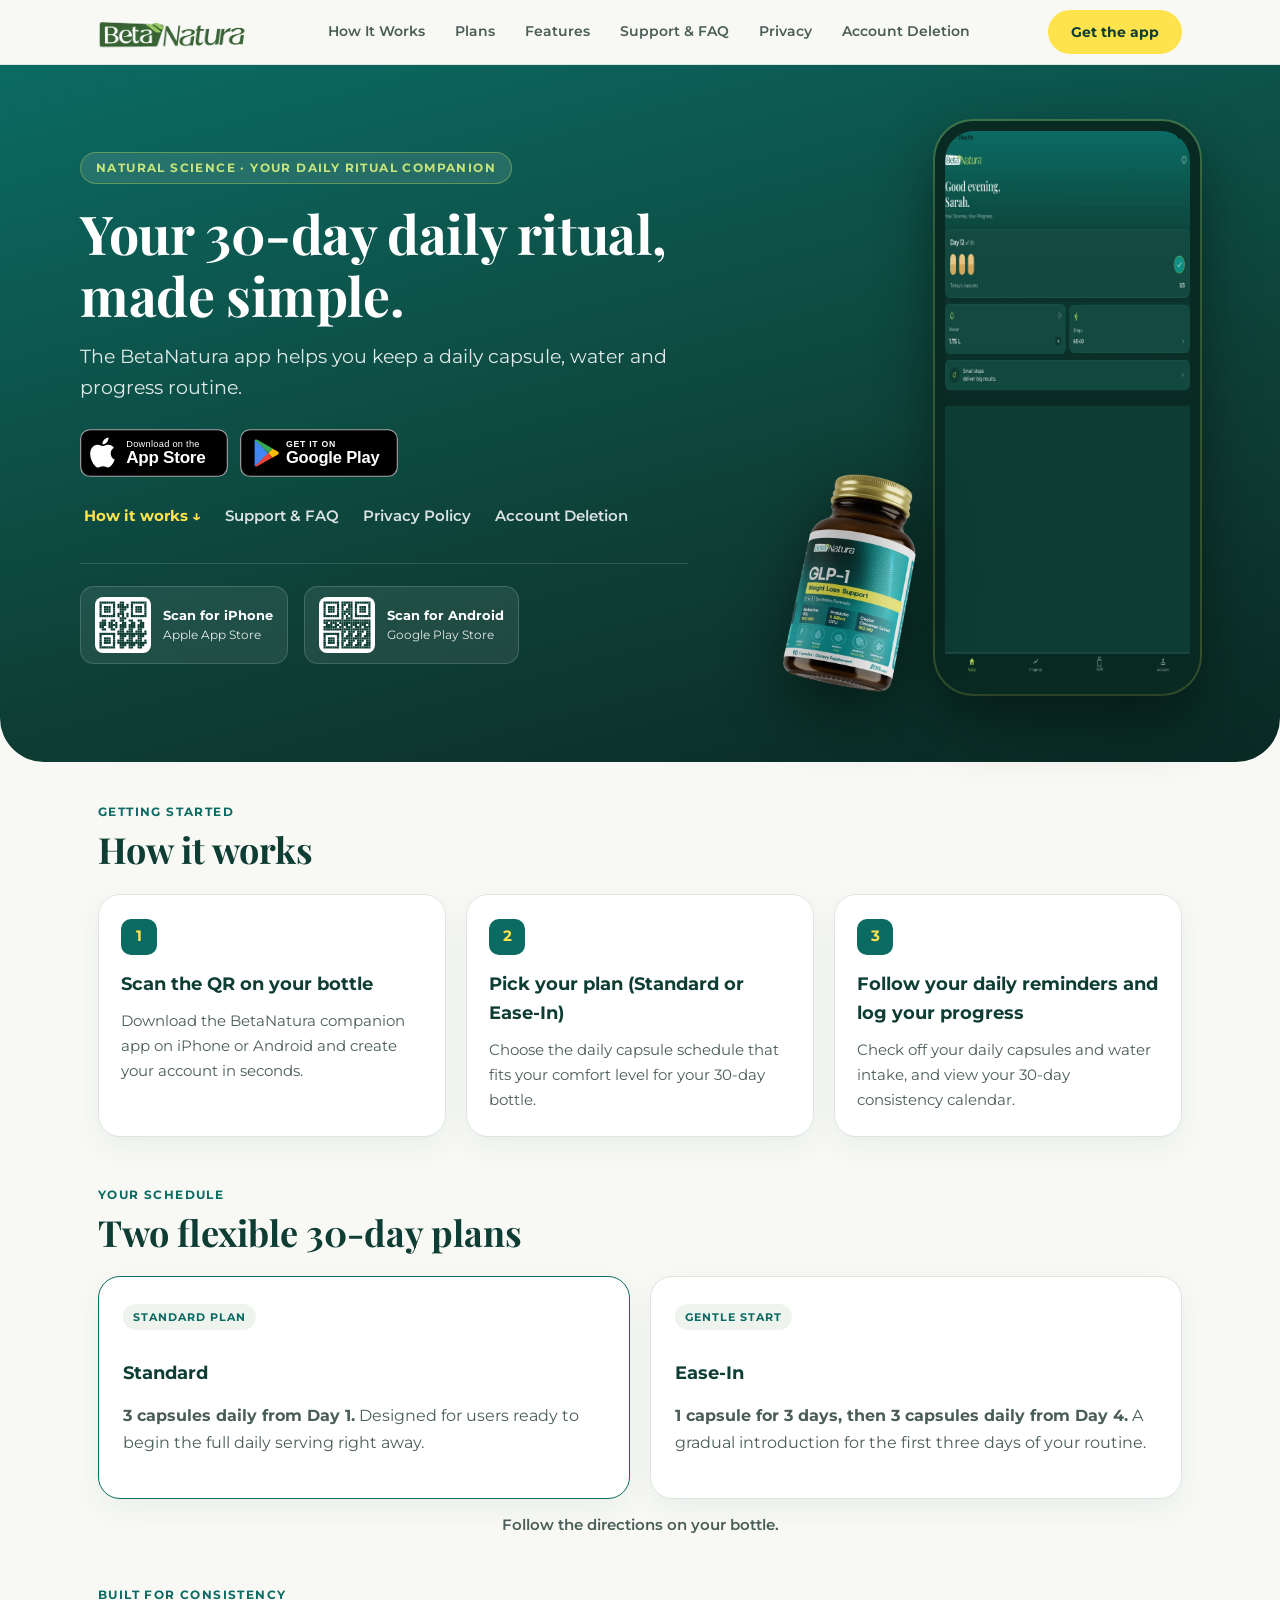
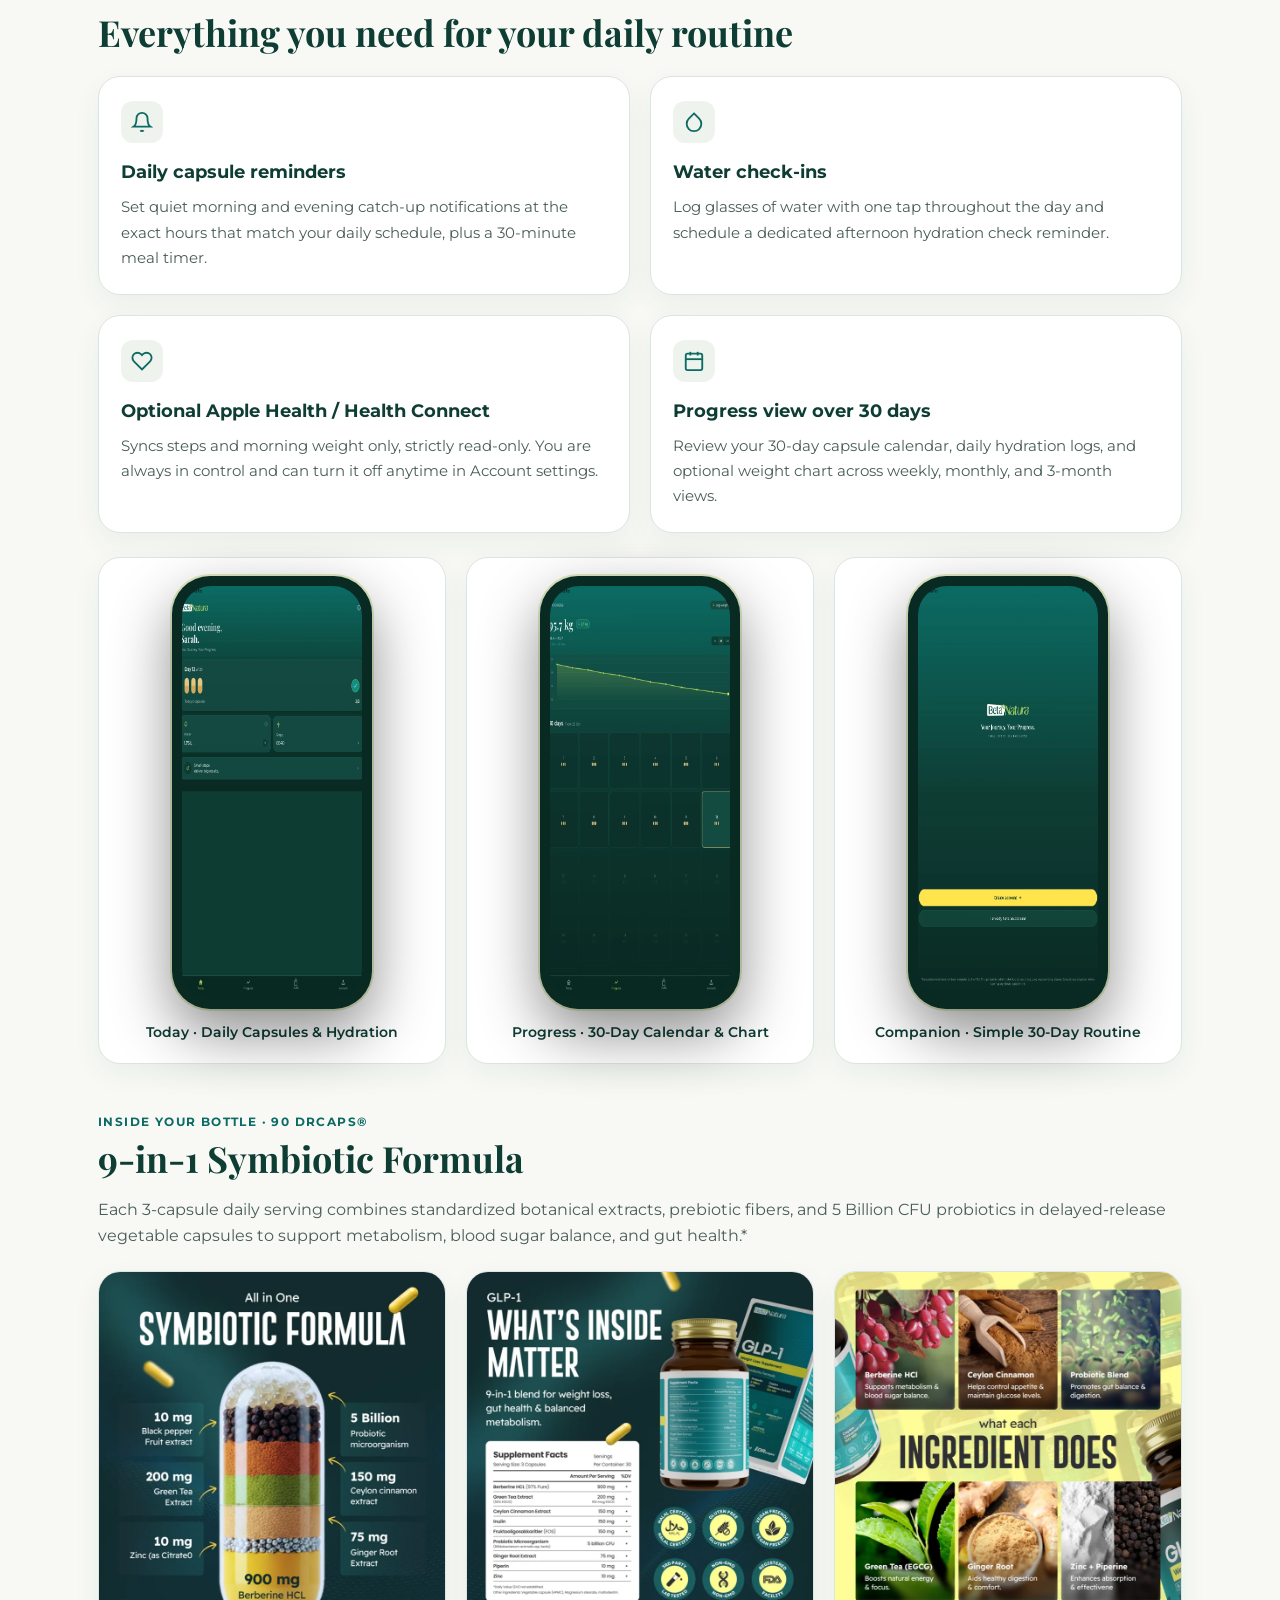
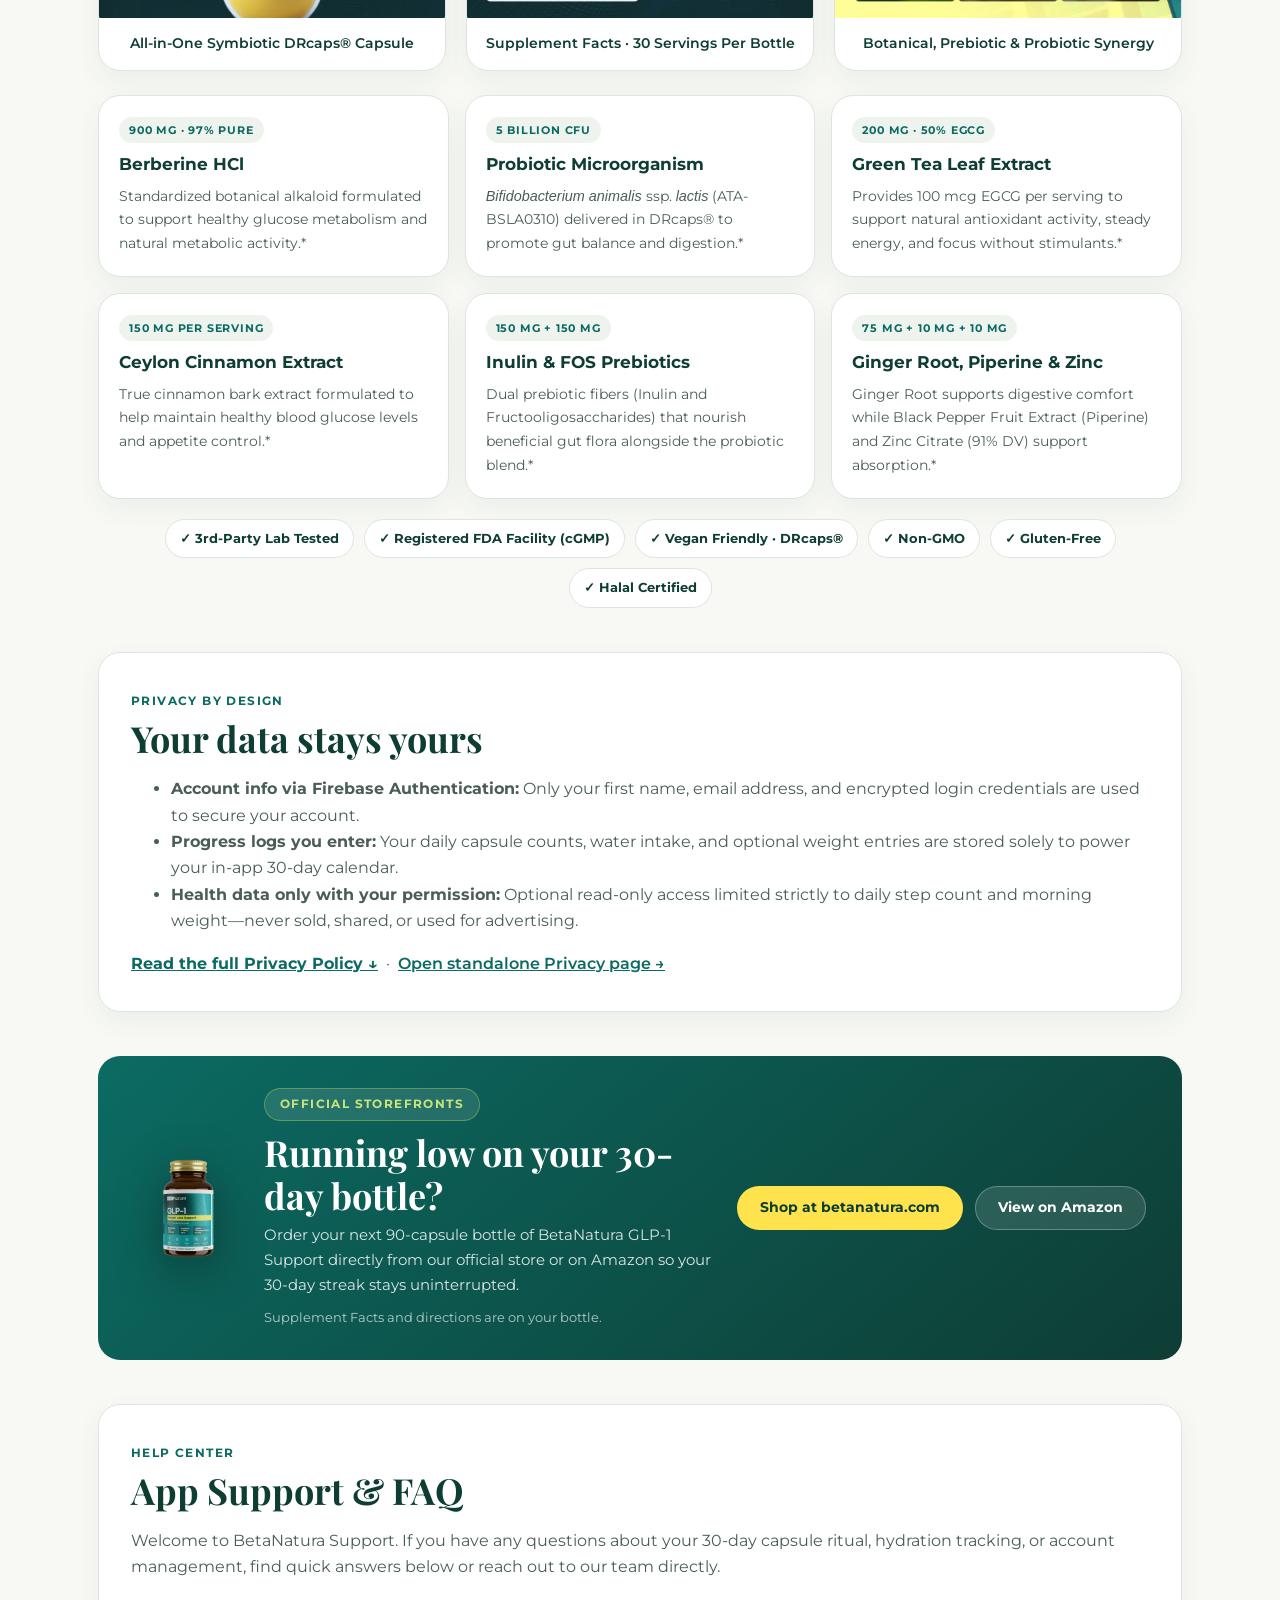
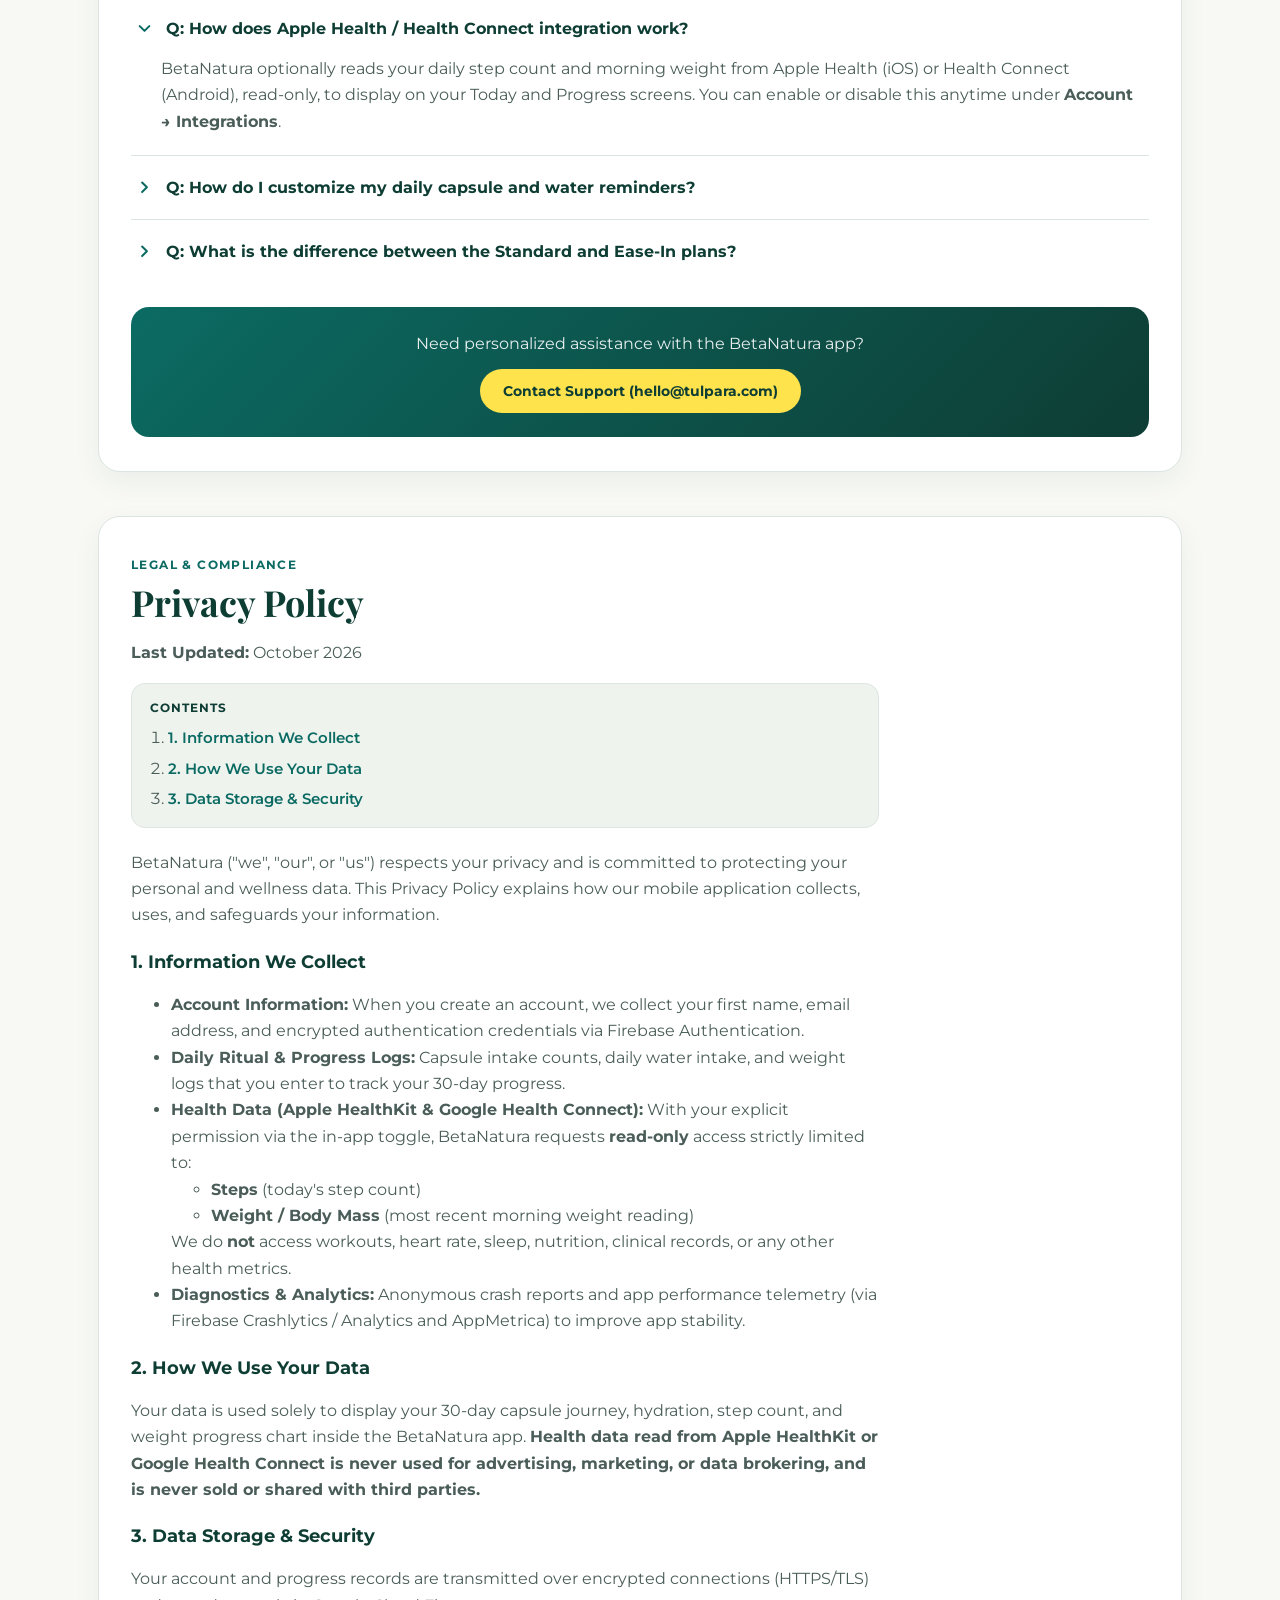
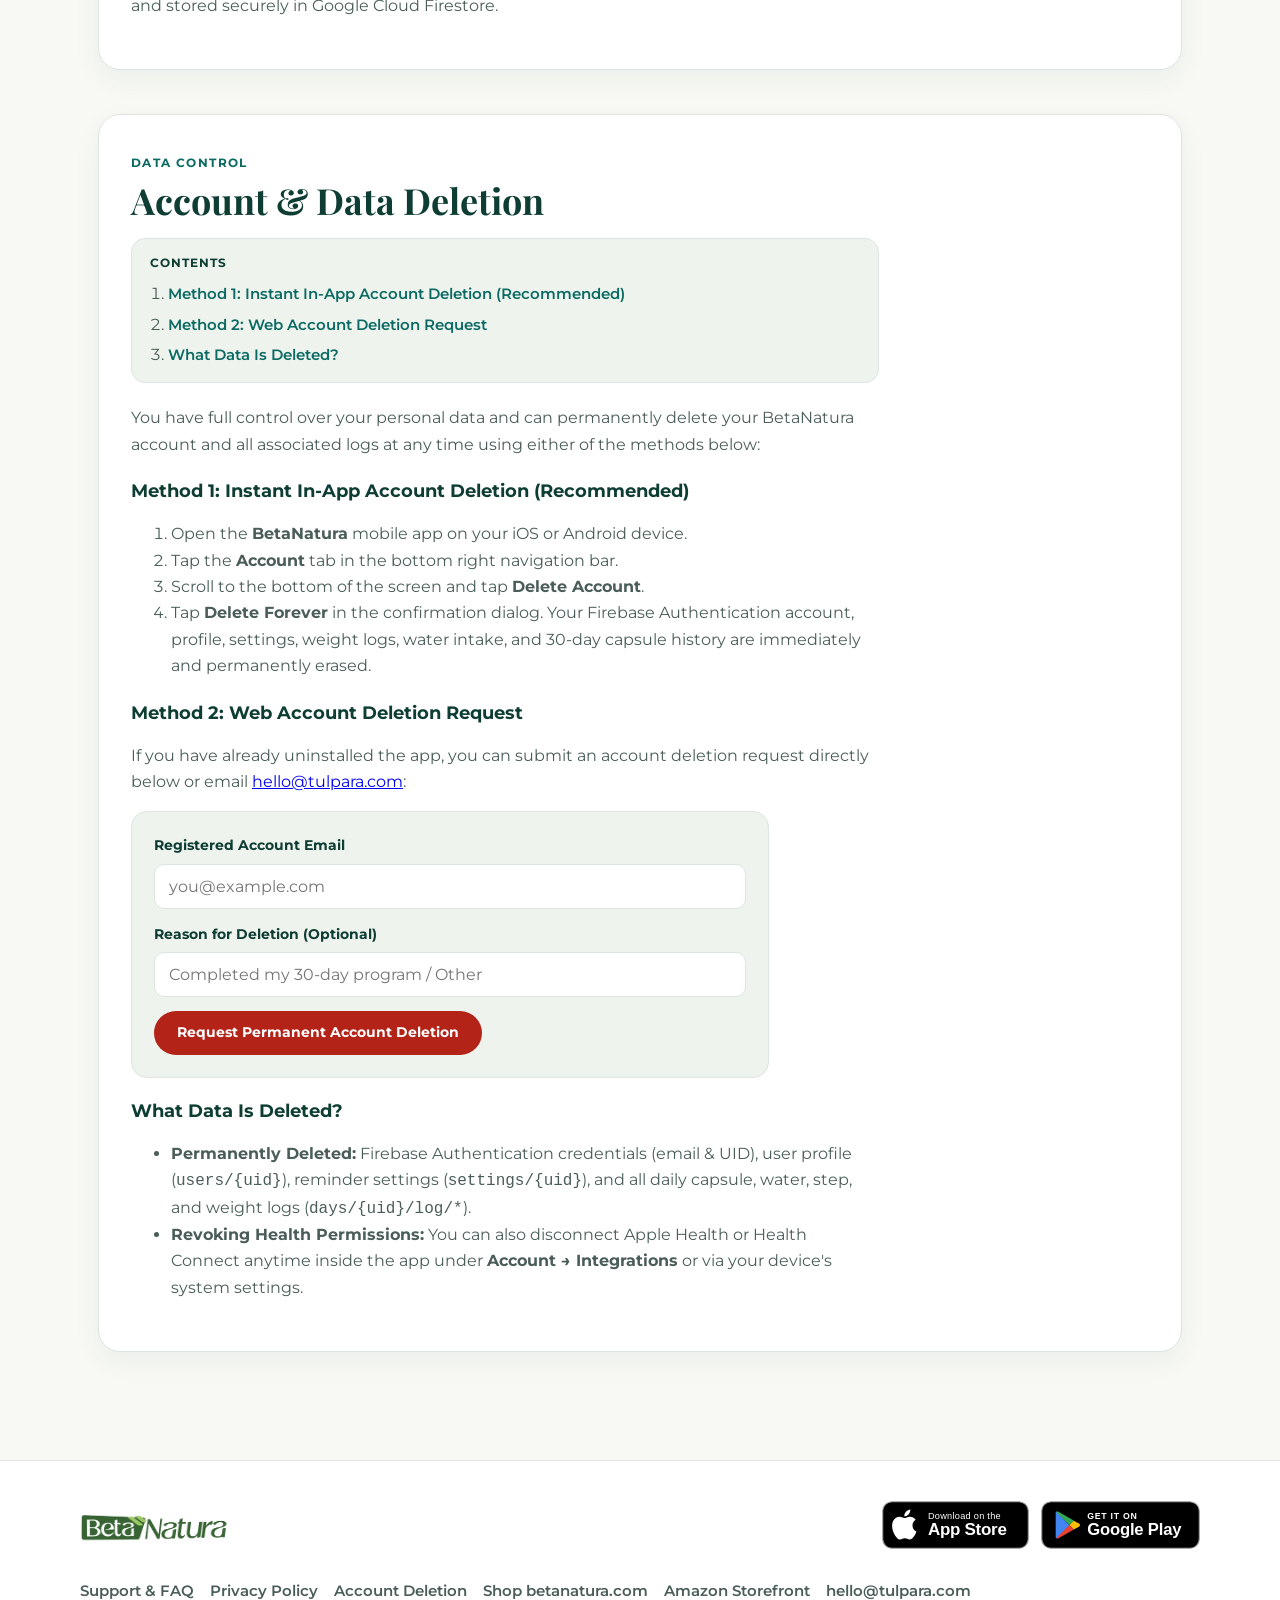
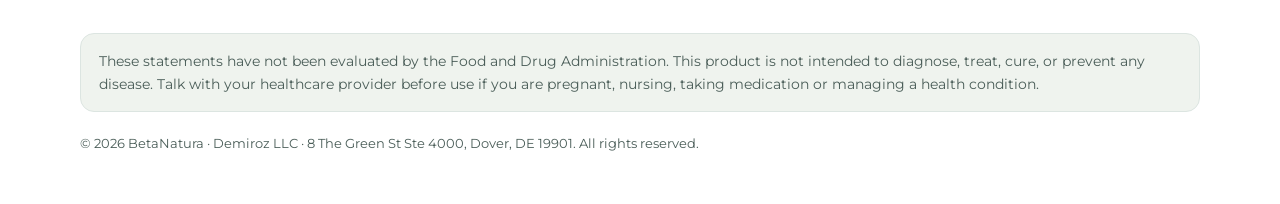
==== commit 02a34bd8: "Replace wordmark spans with official BetaNatura logo image in header and footer" ====
--- a/index.html
+++ b/index.html
@@ -14,6 +14,8 @@
   <!-- Icons & Favicons -->
   <link rel="icon" type="image/svg+xml" href="assets/favicon.svg">
   <link rel="icon" type="image/png" sizes="32x32" href="assets/favicon-32x32.png">
+  <link rel="icon" type="image/png" sizes="16x16" href="assets/favicon-16x16.png">
+  <link rel="shortcut icon" href="favicon.ico">
   <link rel="apple-touch-icon" sizes="180x180" href="assets/apple-touch-icon.png">
 
   <!-- Open Graph & Twitter Card -->
@@ -71,8 +73,7 @@
   <header class="top-bar">
     <div class="top-bar-inner">
       <a href="/" class="wordmark-link" aria-label="BetaNatura Home">
-        <span class="wordmark-pill">Beta</span>
-        <span class="wordmark-serif">Natura</span>
+        <picture class="brand-logo-picture"><source media="(prefers-color-scheme: dark)" srcset="assets/brand-logo-dark.webp" type="image/webp"><source media="(prefers-color-scheme: dark)" srcset="assets/brand-logo-dark.png" type="image/png"><source srcset="assets/brand-logo-light.webp" type="image/webp"><img src="assets/brand-logo-light.png" alt="BetaNatura" class="brand-logo-img" width="160" height="38"></picture>
       </a>
       <nav class="top-bar-nav" aria-label="Primary">
         <a href="#how-it-works">How It Works</a>
@@ -556,8 +557,7 @@
     <div class="footer-inner">
       <div class="footer-top">
         <a href="/" class="wordmark-link" aria-label="BetaNatura Home">
-          <span class="wordmark-pill">Beta</span>
-          <span class="wordmark-serif">Natura</span>
+          <picture class="brand-logo-picture"><source media="(prefers-color-scheme: dark)" srcset="assets/brand-logo-dark.webp" type="image/webp"><source media="(prefers-color-scheme: dark)" srcset="assets/brand-logo-dark.png" type="image/png"><source srcset="assets/brand-logo-light.webp" type="image/webp"><img src="assets/brand-logo-light.png" alt="BetaNatura" class="brand-logo-img" width="160" height="38"></picture>
         </a>
         <div class="store-badges" data-device="desktop" style="margin-bottom:0;">
           <a href="https://apps.apple.com/us/app/beta-natura/id6828905399"
--- a/styles.css
+++ b/styles.css
@@ -1185,3 +1185,13 @@
   color: var(--text-secondary);
   margin: 0;
 }
+
+.brand-logo-picture {
+  display: inline-flex;
+  align-items: center;
+}
+.brand-logo-img {
+  height: 36px;
+  width: auto;
+  display: block;
+}
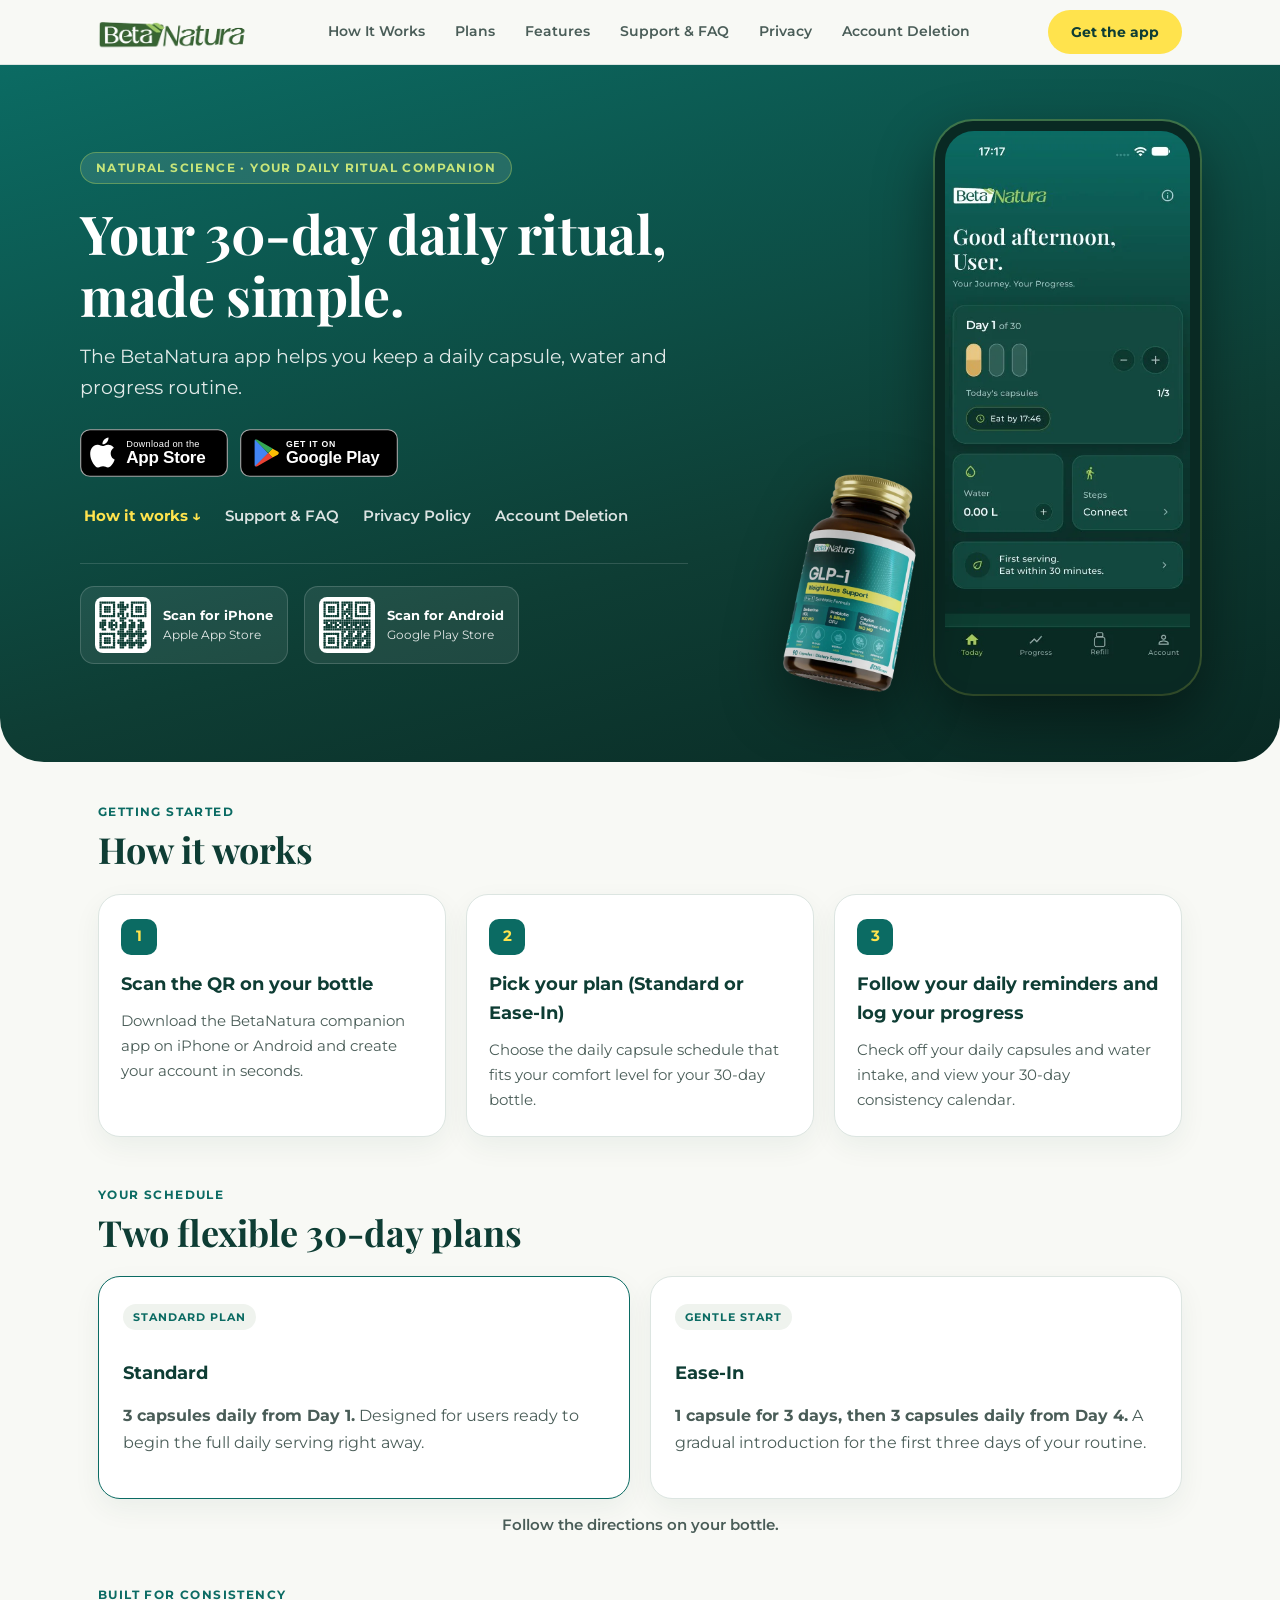
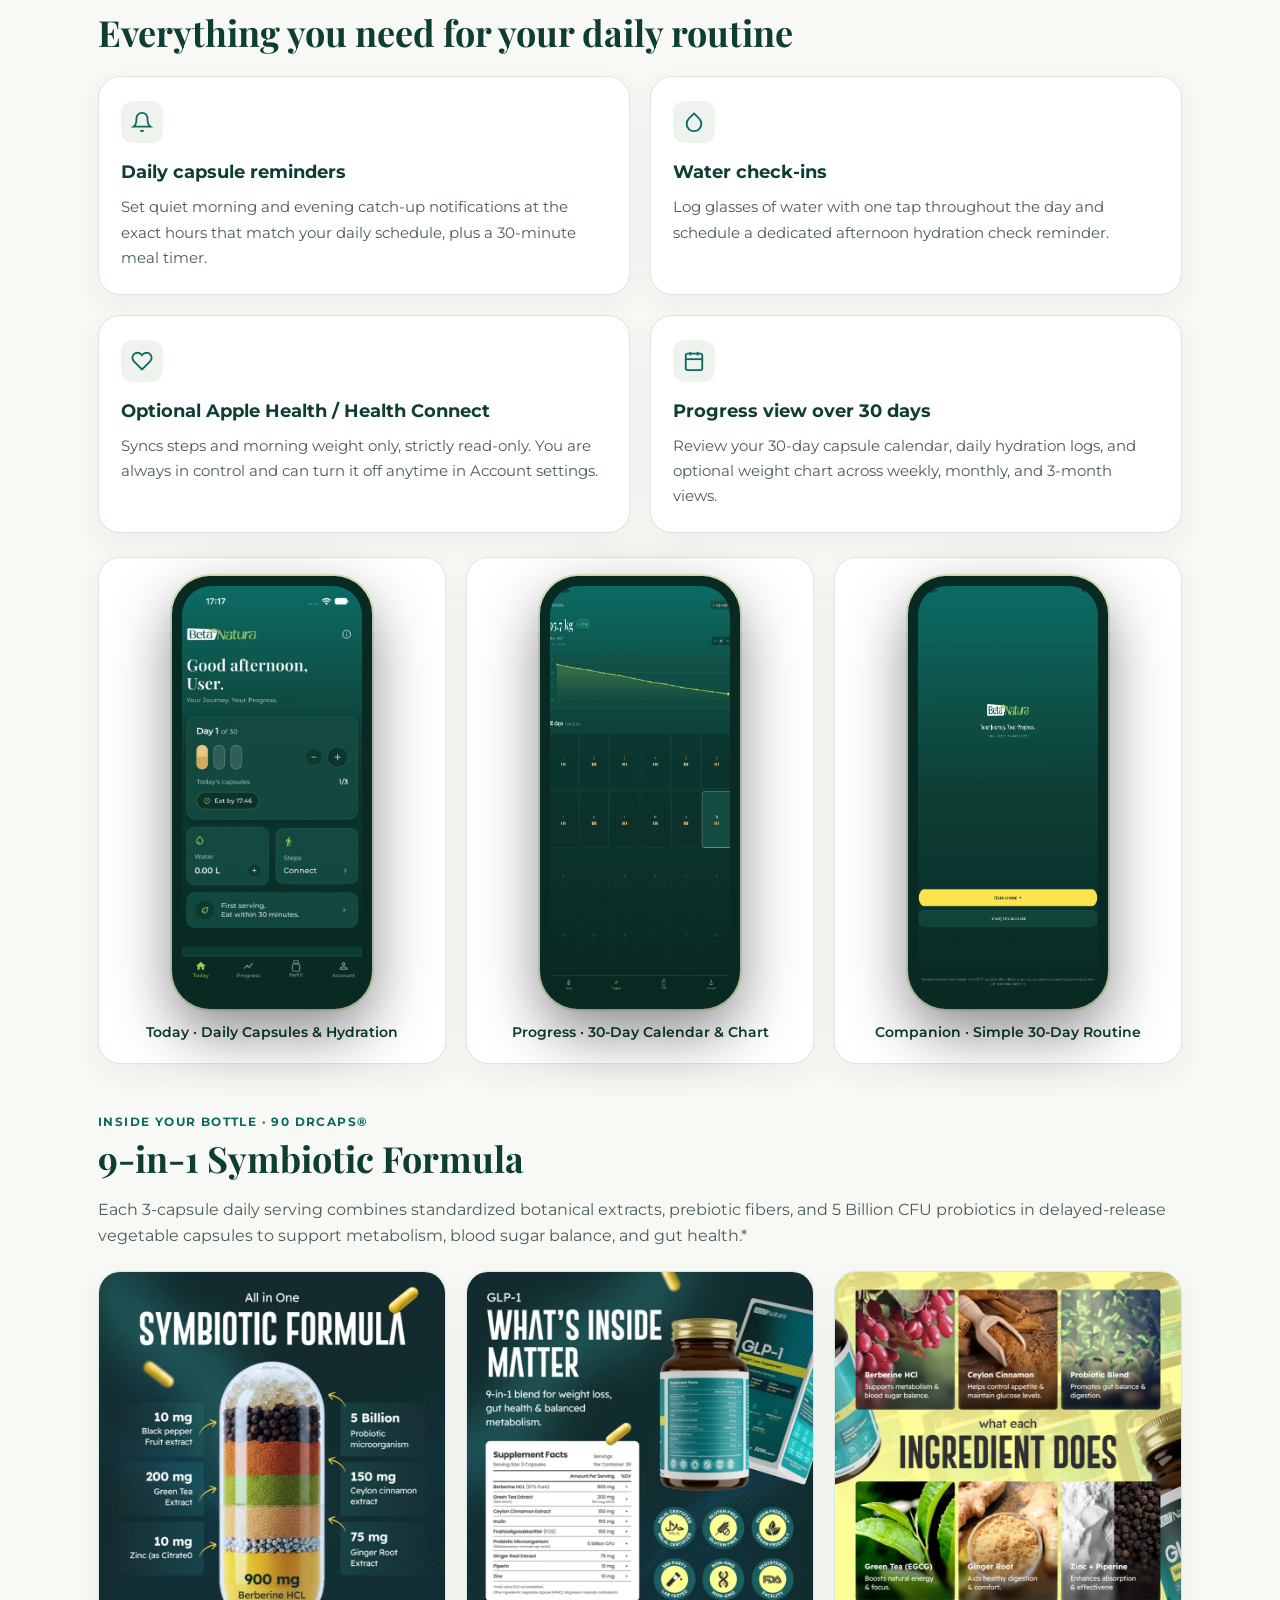
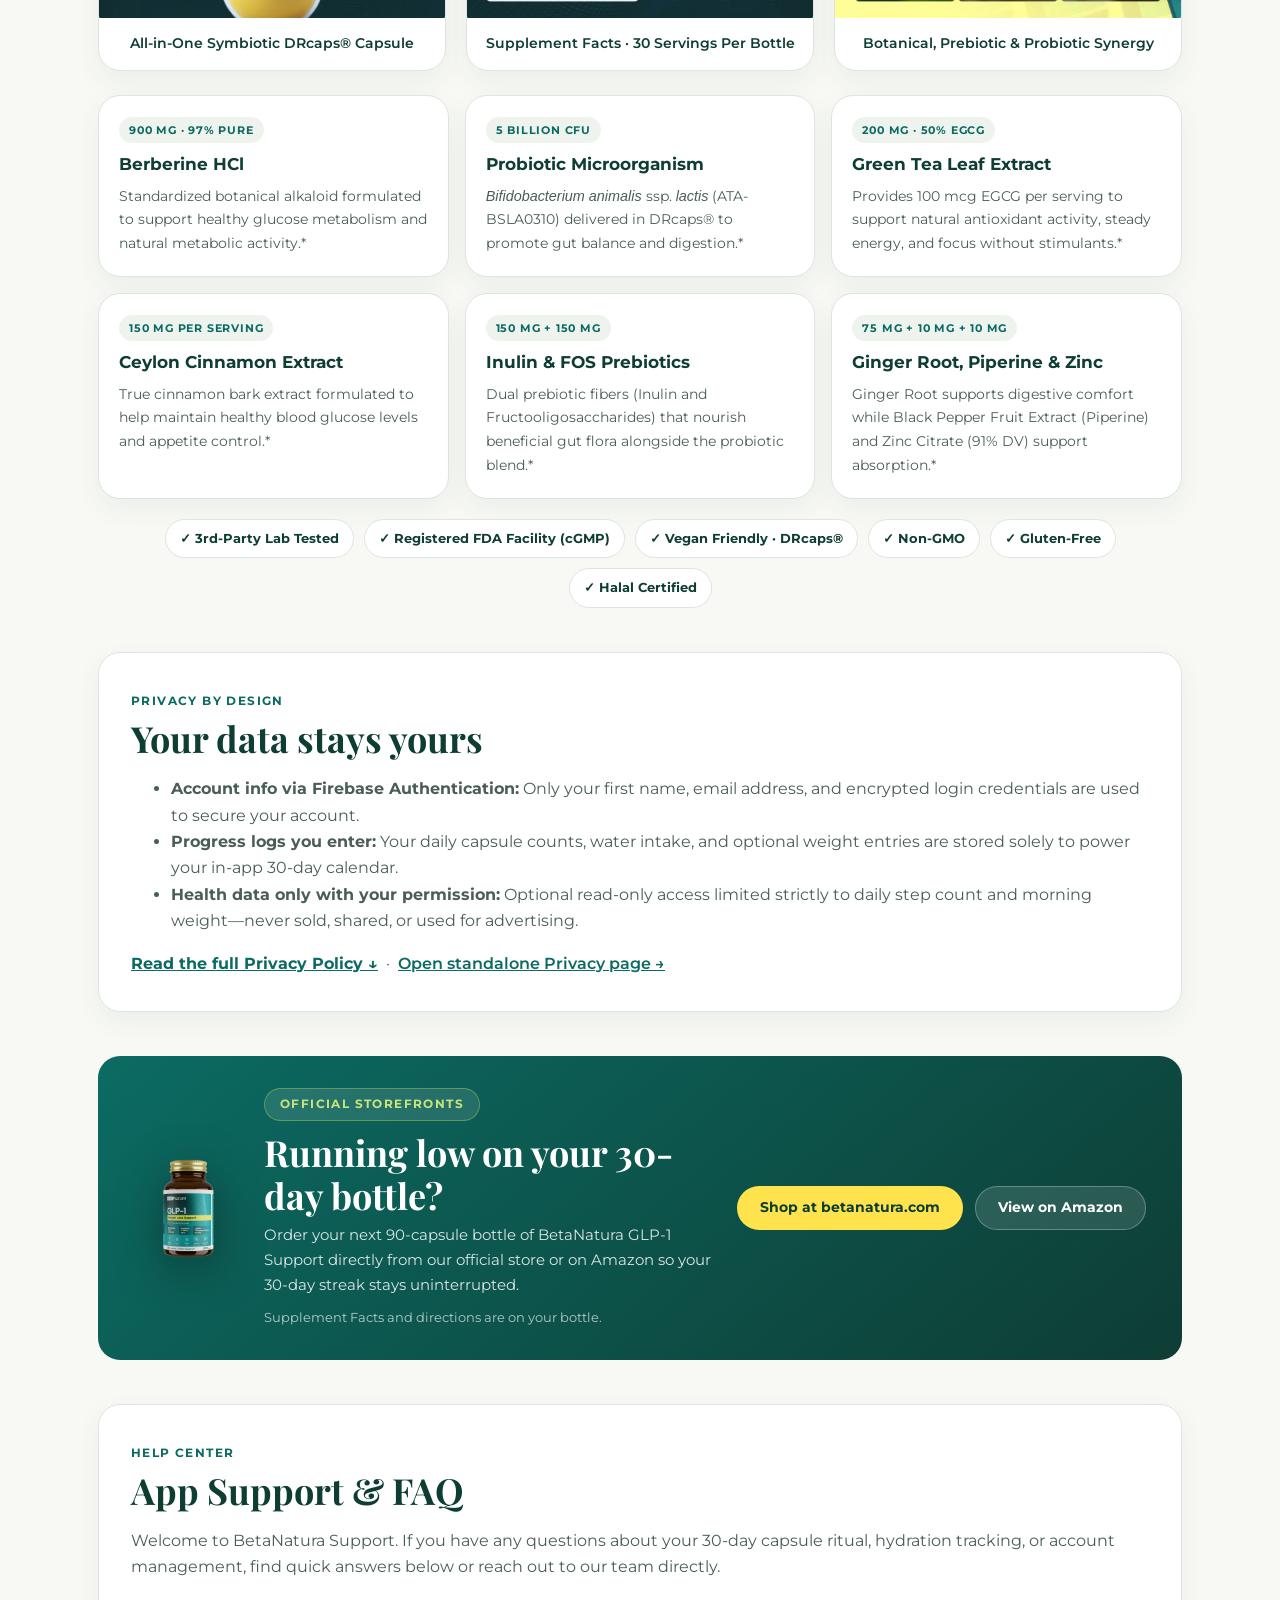
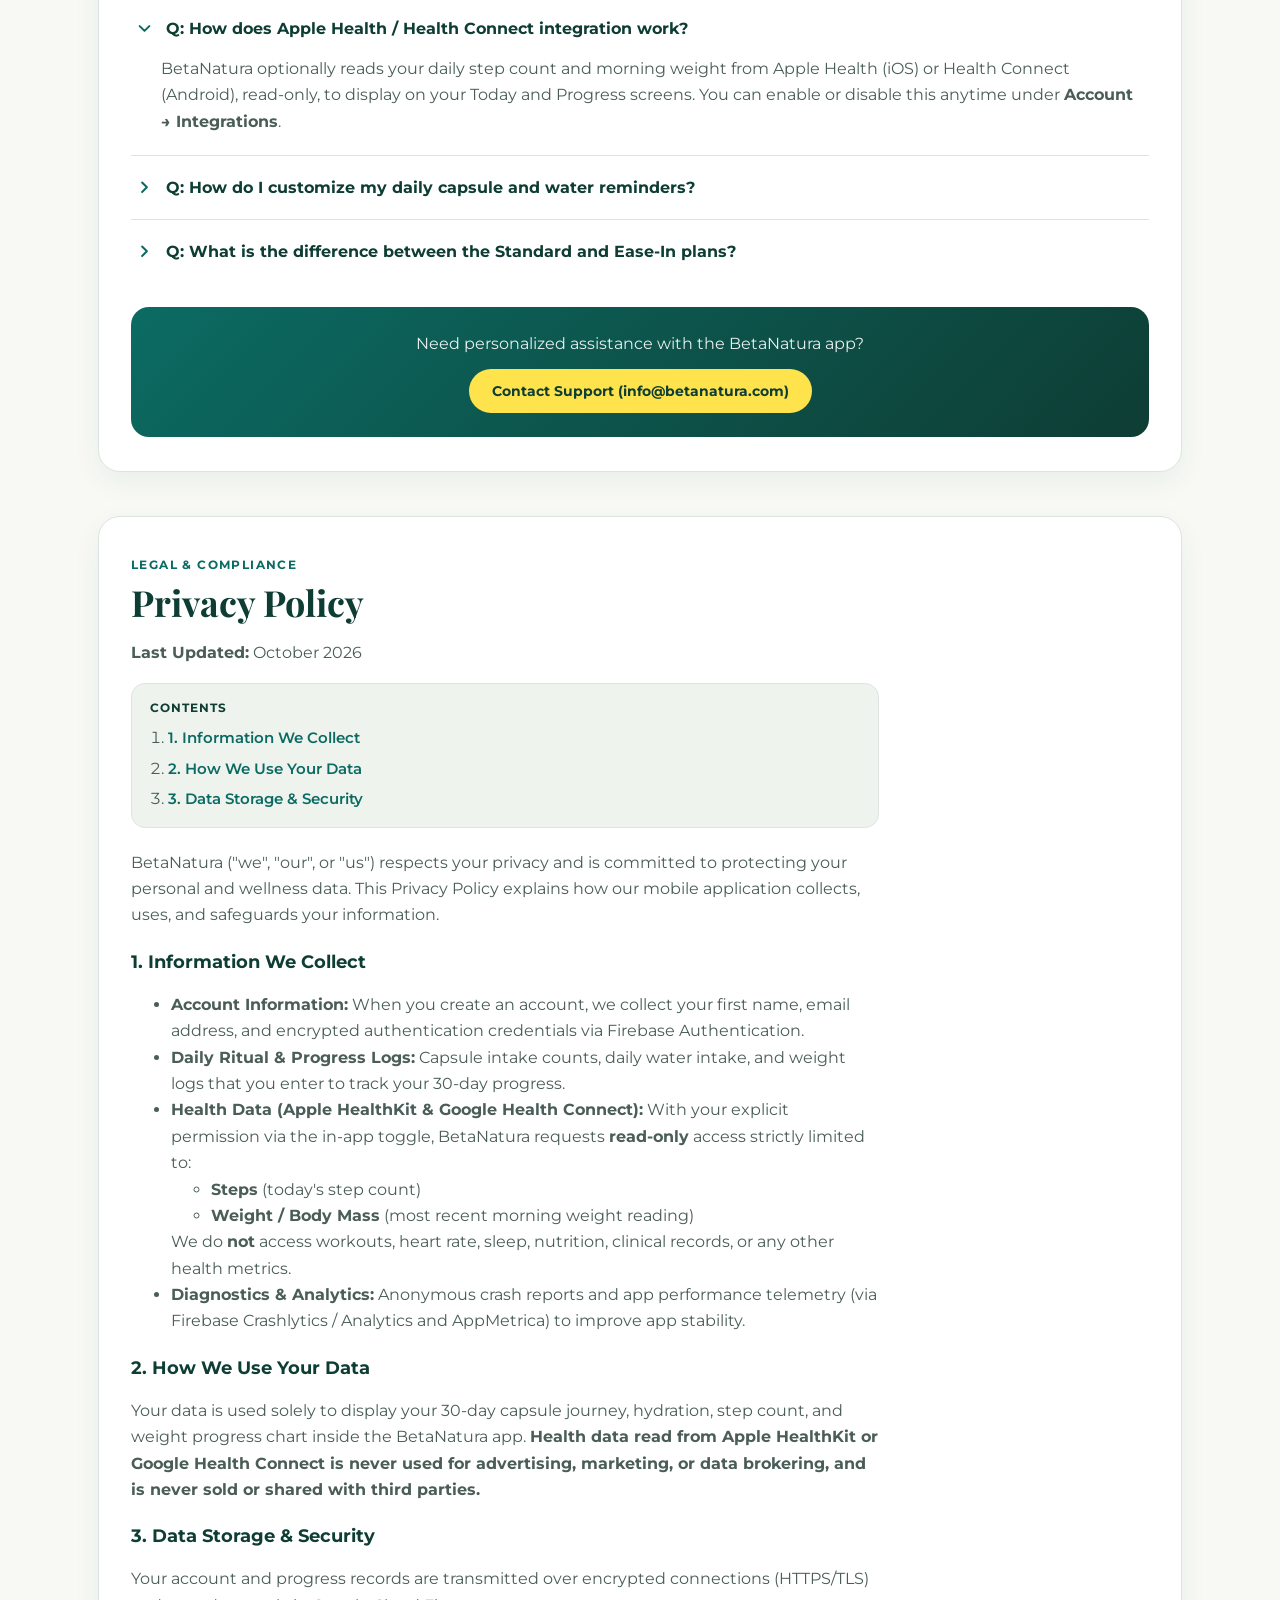
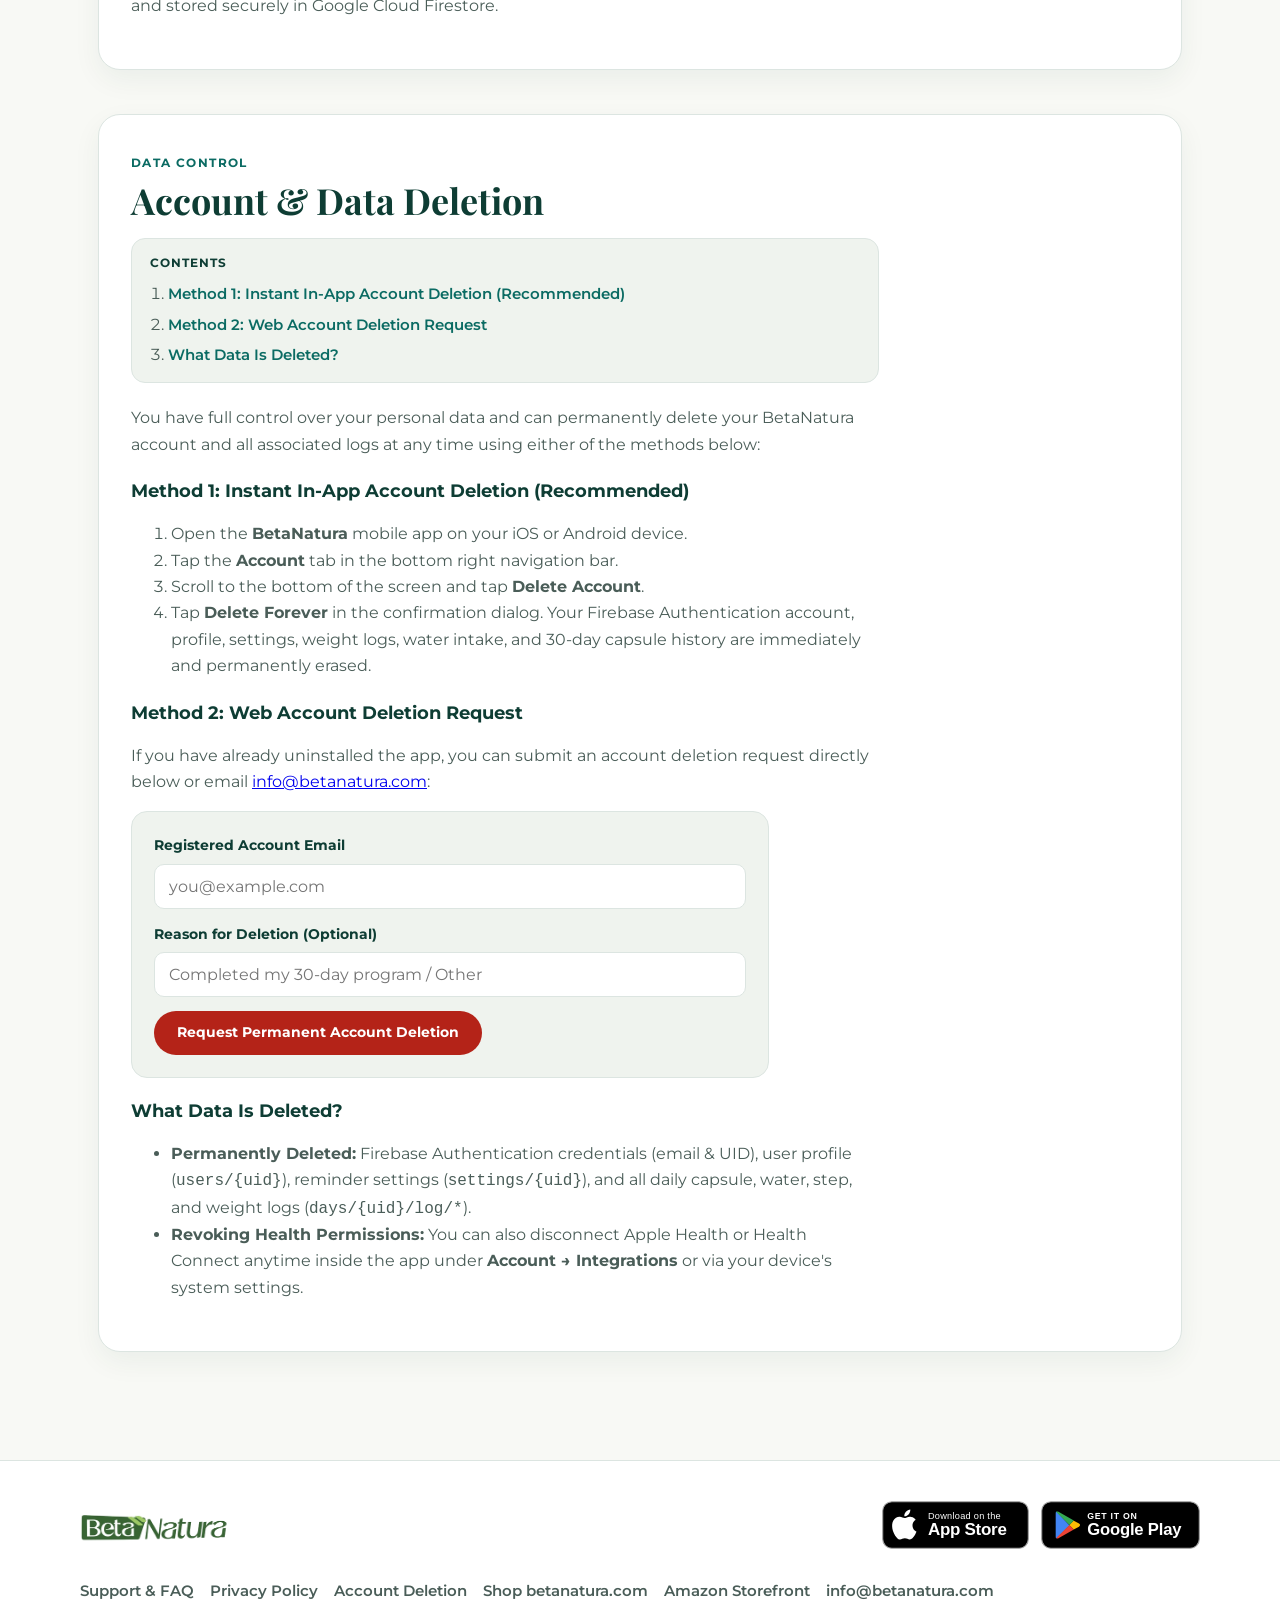
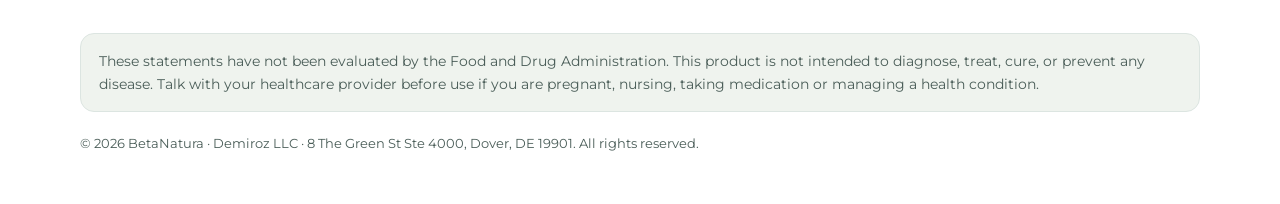
==== commit b105248c: "Update support email to info@betanatura.com and use native iPhone Today screenshot" ====
--- a/index.html
+++ b/index.html
@@ -433,7 +433,7 @@
 
         <div class="contact-box">
           <p>Need personalized assistance with the BetaNatura app?</p>
-          <a href="mailto:hello@tulpara.com" data-config-email="button" class="btn btn-primary">Contact Support (hello@tulpara.com)</a>
+          <a href="mailto:info@betanatura.com" data-config-email="button" class="btn btn-primary">Contact Support (info@betanatura.com)</a>
         </div>
       </div>
     </section>
@@ -528,7 +528,7 @@
           </ol>
 
           <h3 id="del-method-2">Method 2: Web Account Deletion Request</h3>
-          <p>If you have already uninstalled the app, you can submit an account deletion request directly below or email <a href="mailto:hello@tulpara.com" data-config-email="text">hello@tulpara.com</a>:</p>
+          <p>If you have already uninstalled the app, you can submit an account deletion request directly below or email <a href="mailto:info@betanatura.com" data-config-email="text">info@betanatura.com</a>:</p>
           <form id="delete-account-form" class="bn-form">
             <div class="form-field">
               <label for="del-email" class="form-label">Registered Account Email</label>
@@ -583,7 +583,7 @@
         <li><a href="/delete-account/">Account Deletion</a></li>
         <li><a href="https://www.betanatura.com" data-config-href="SHOP_URL" target="_blank" rel="noopener">Shop betanatura.com</a></li>
         <li><a href="https://www.amazon.com/dp/B07PJW4RJH" data-config-href="AMAZON_URL" target="_blank" rel="noopener">Amazon Storefront</a></li>
-        <li><a href="mailto:hello@tulpara.com" data-config-email="text">hello@tulpara.com</a></li>
+        <li><a href="mailto:info@betanatura.com" data-config-email="text">info@betanatura.com</a></li>
       </ul>
 
       <p class="fda-disclaimer">These statements have not been evaluated by the Food and Drug Administration. This product is not intended to diagnose, treat, cure, or prevent any disease. Talk with your healthcare provider before use if you are pregnant, nursing, taking medication or managing a health condition.</p>
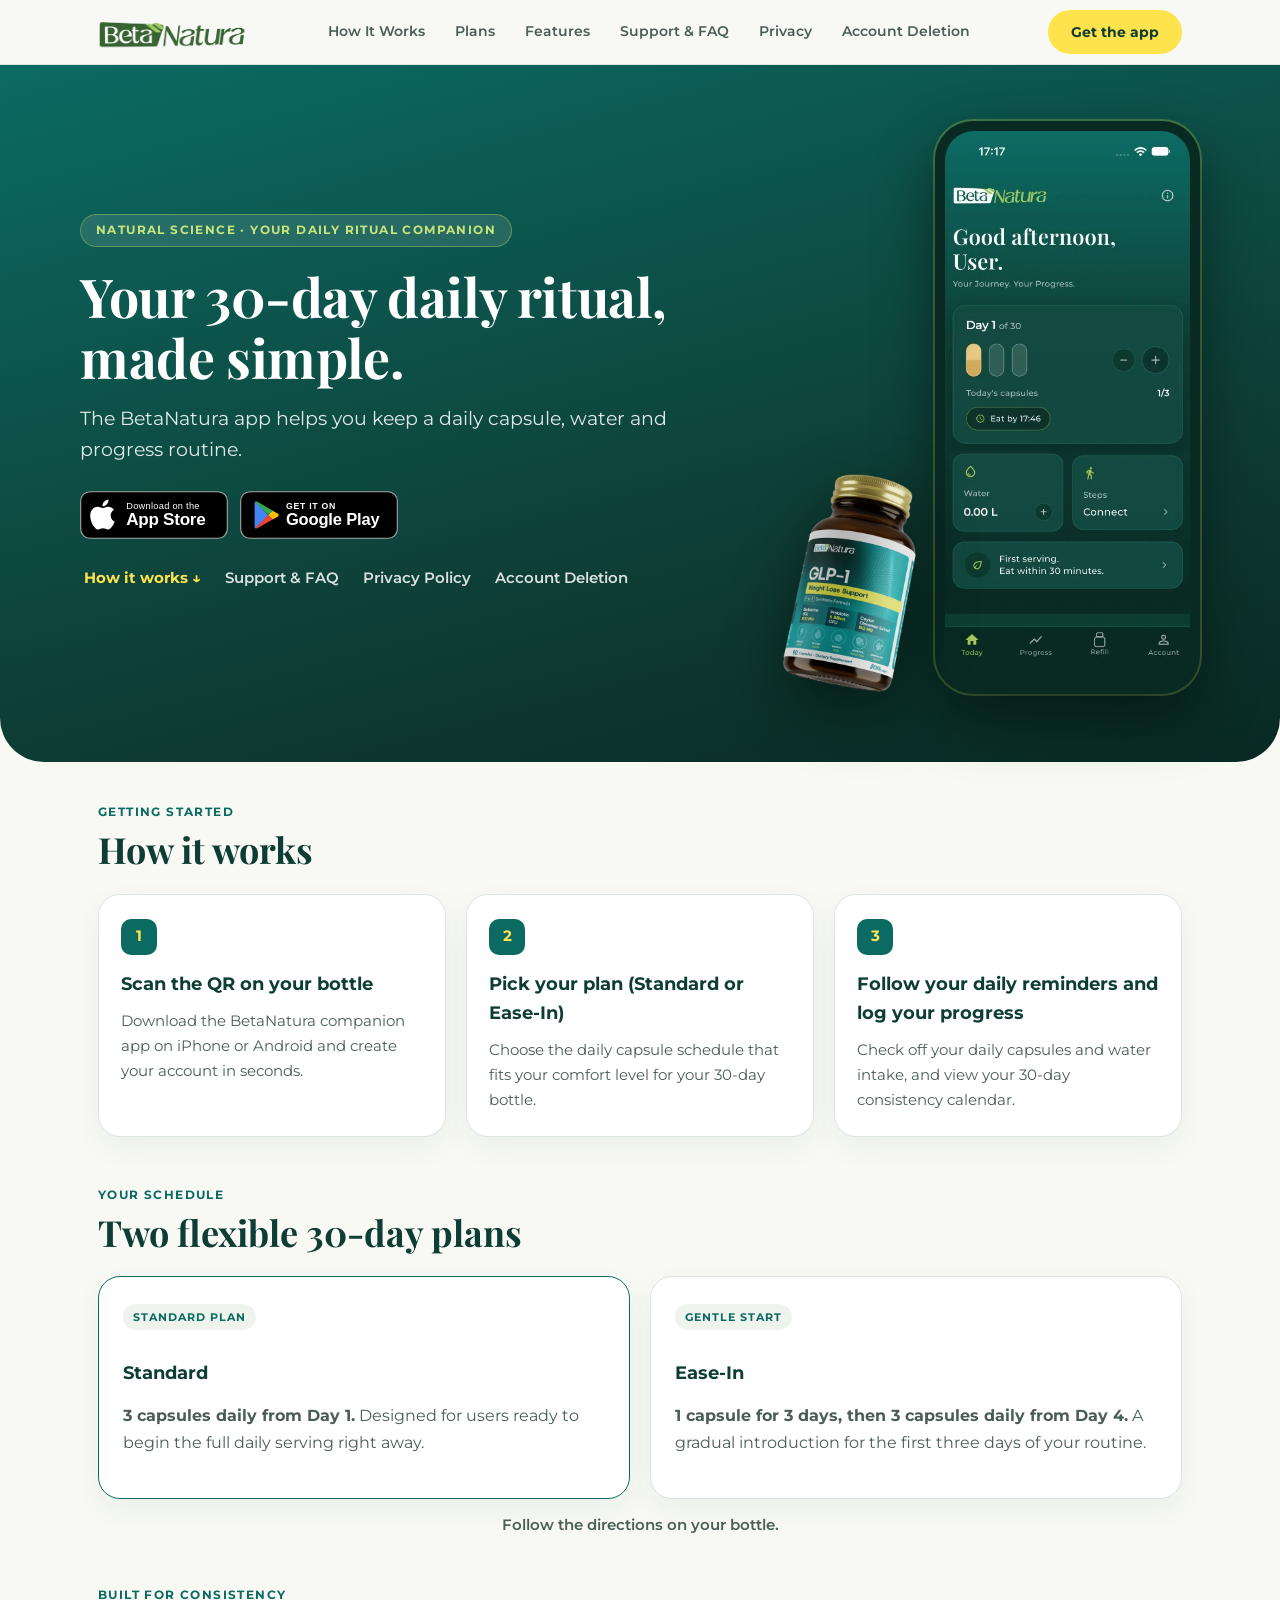
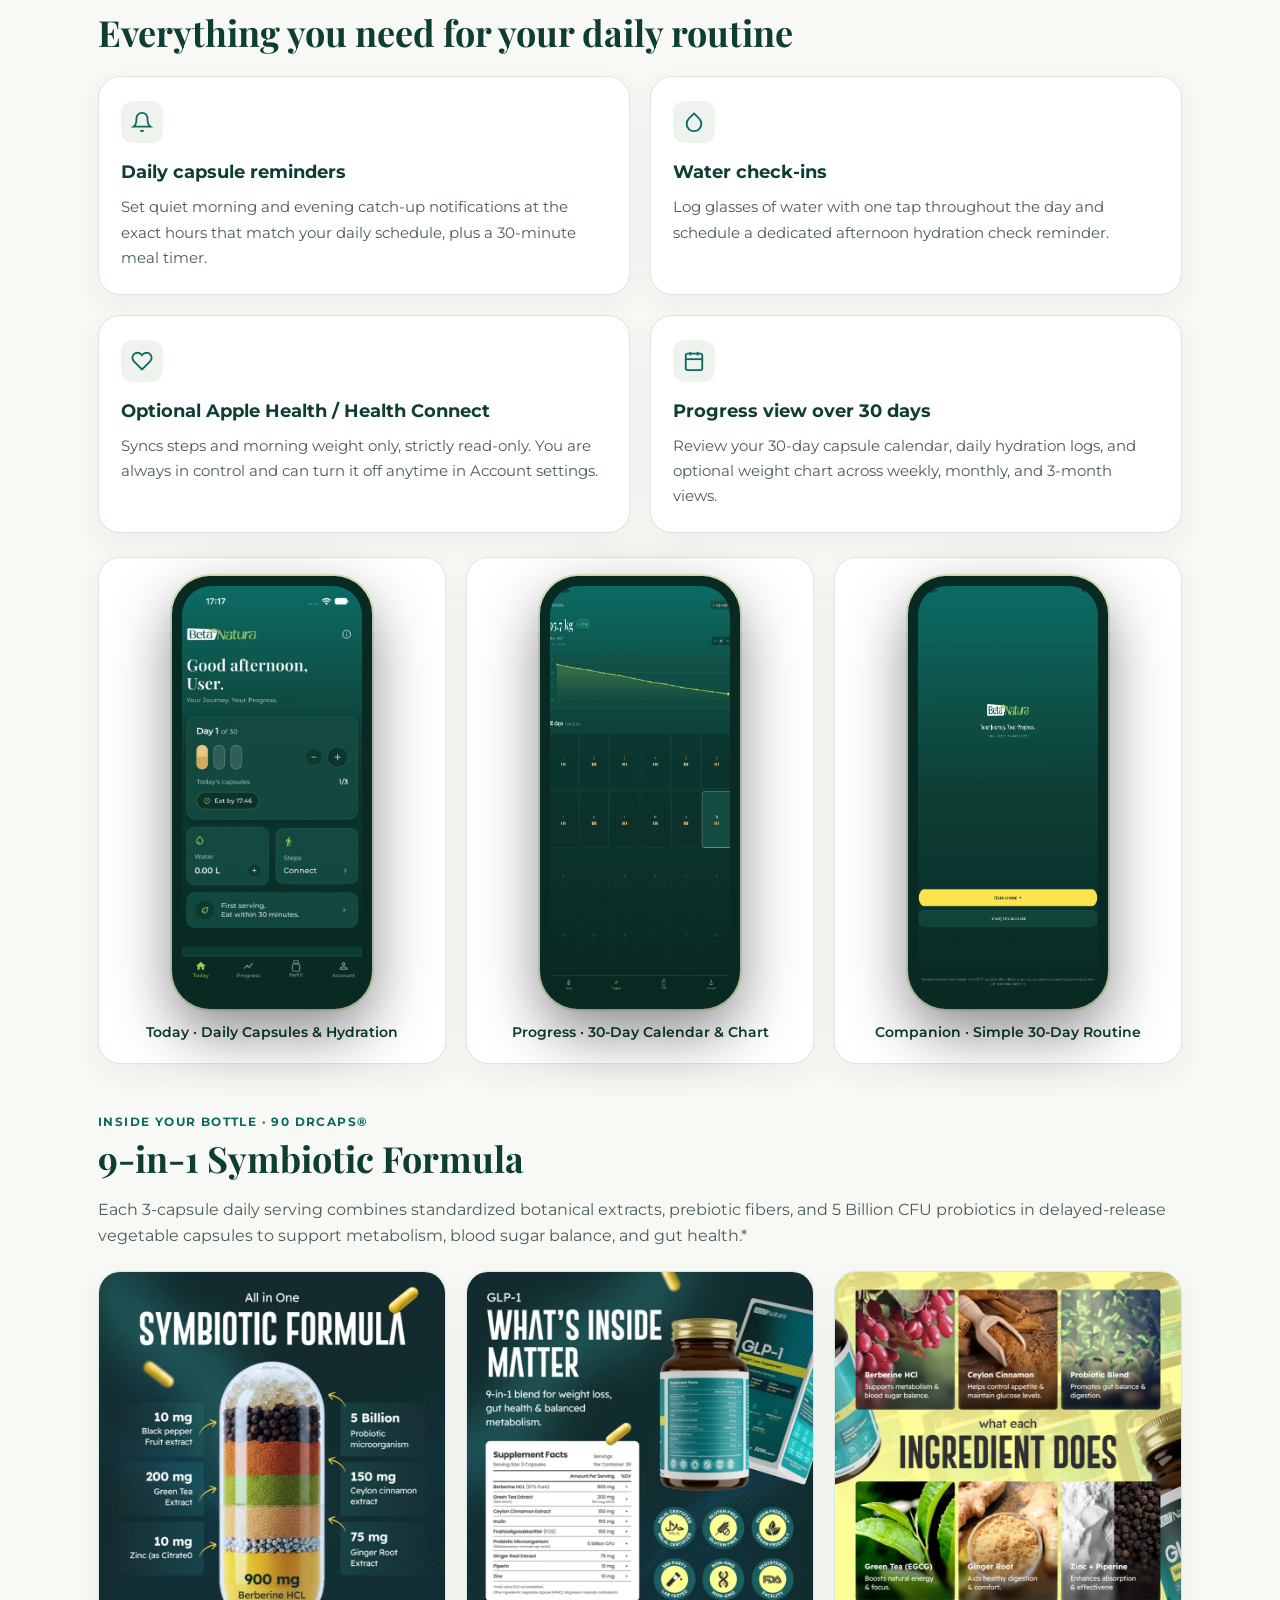
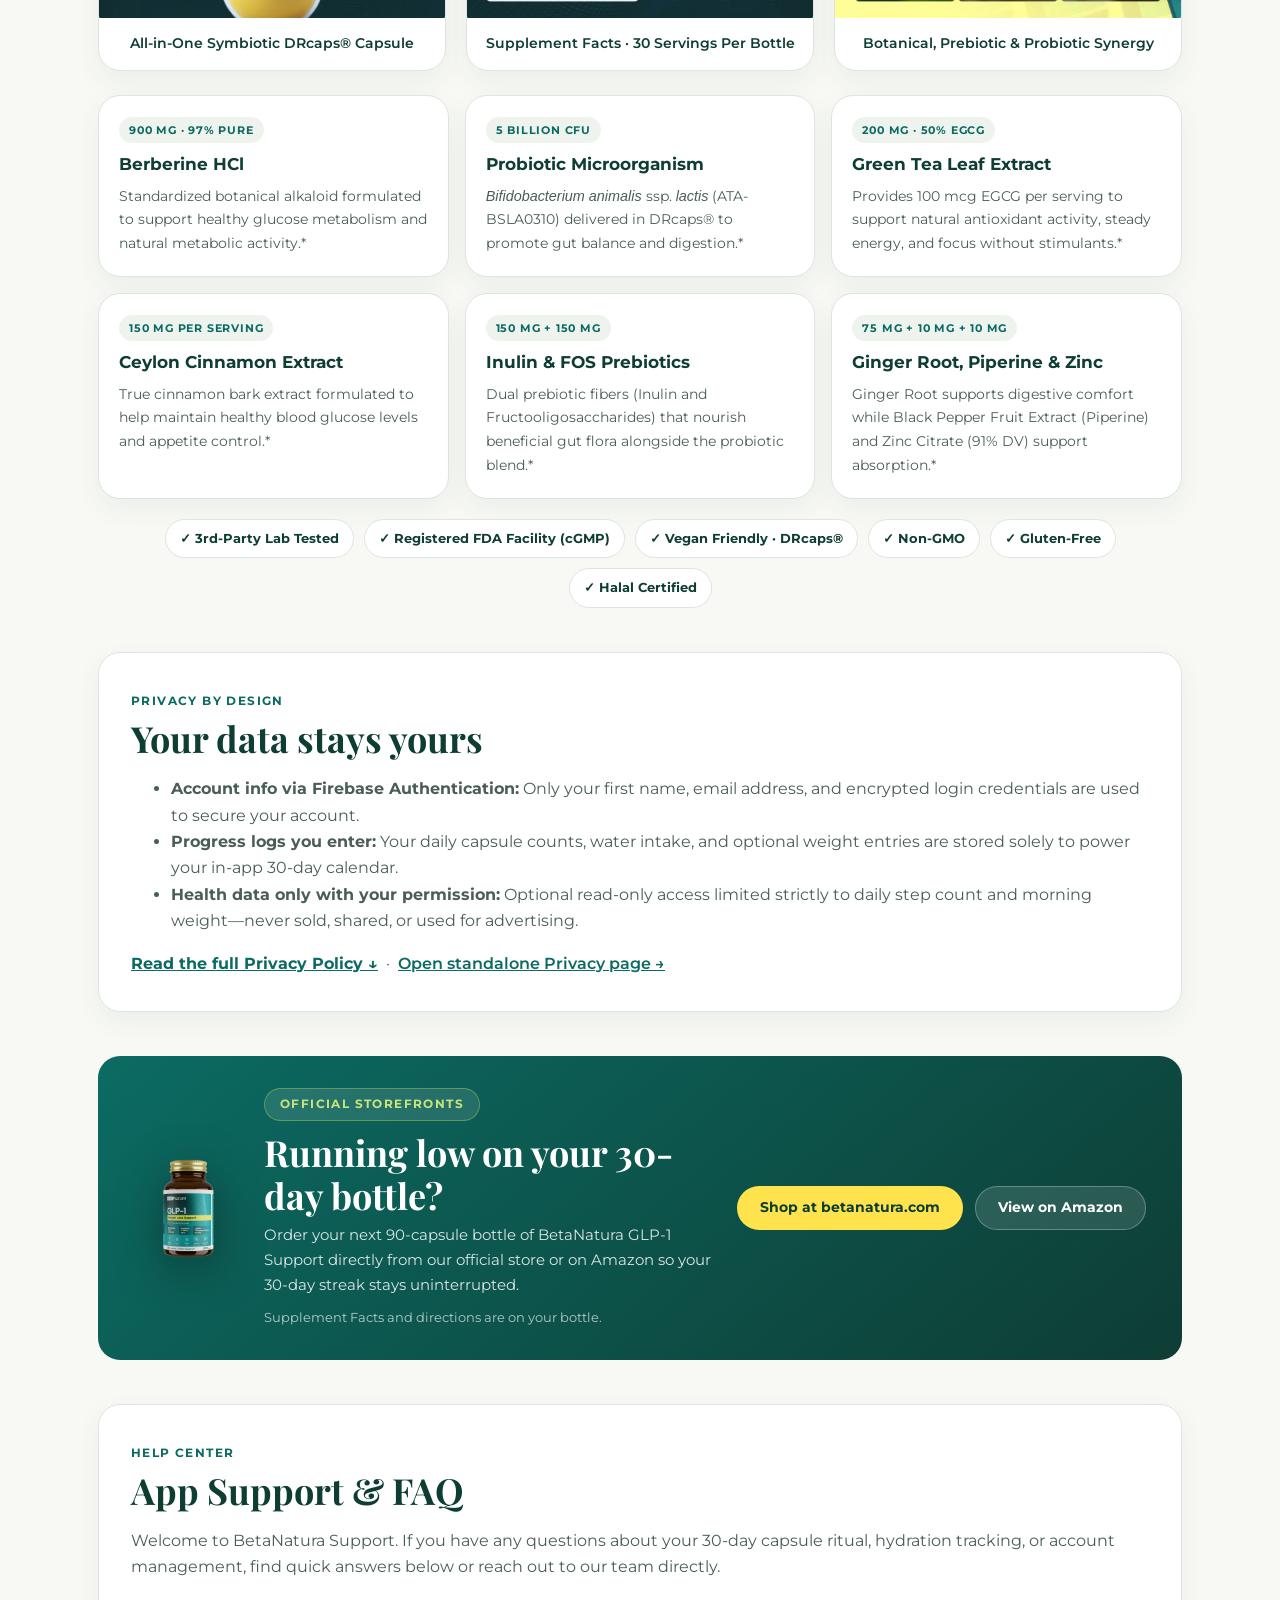
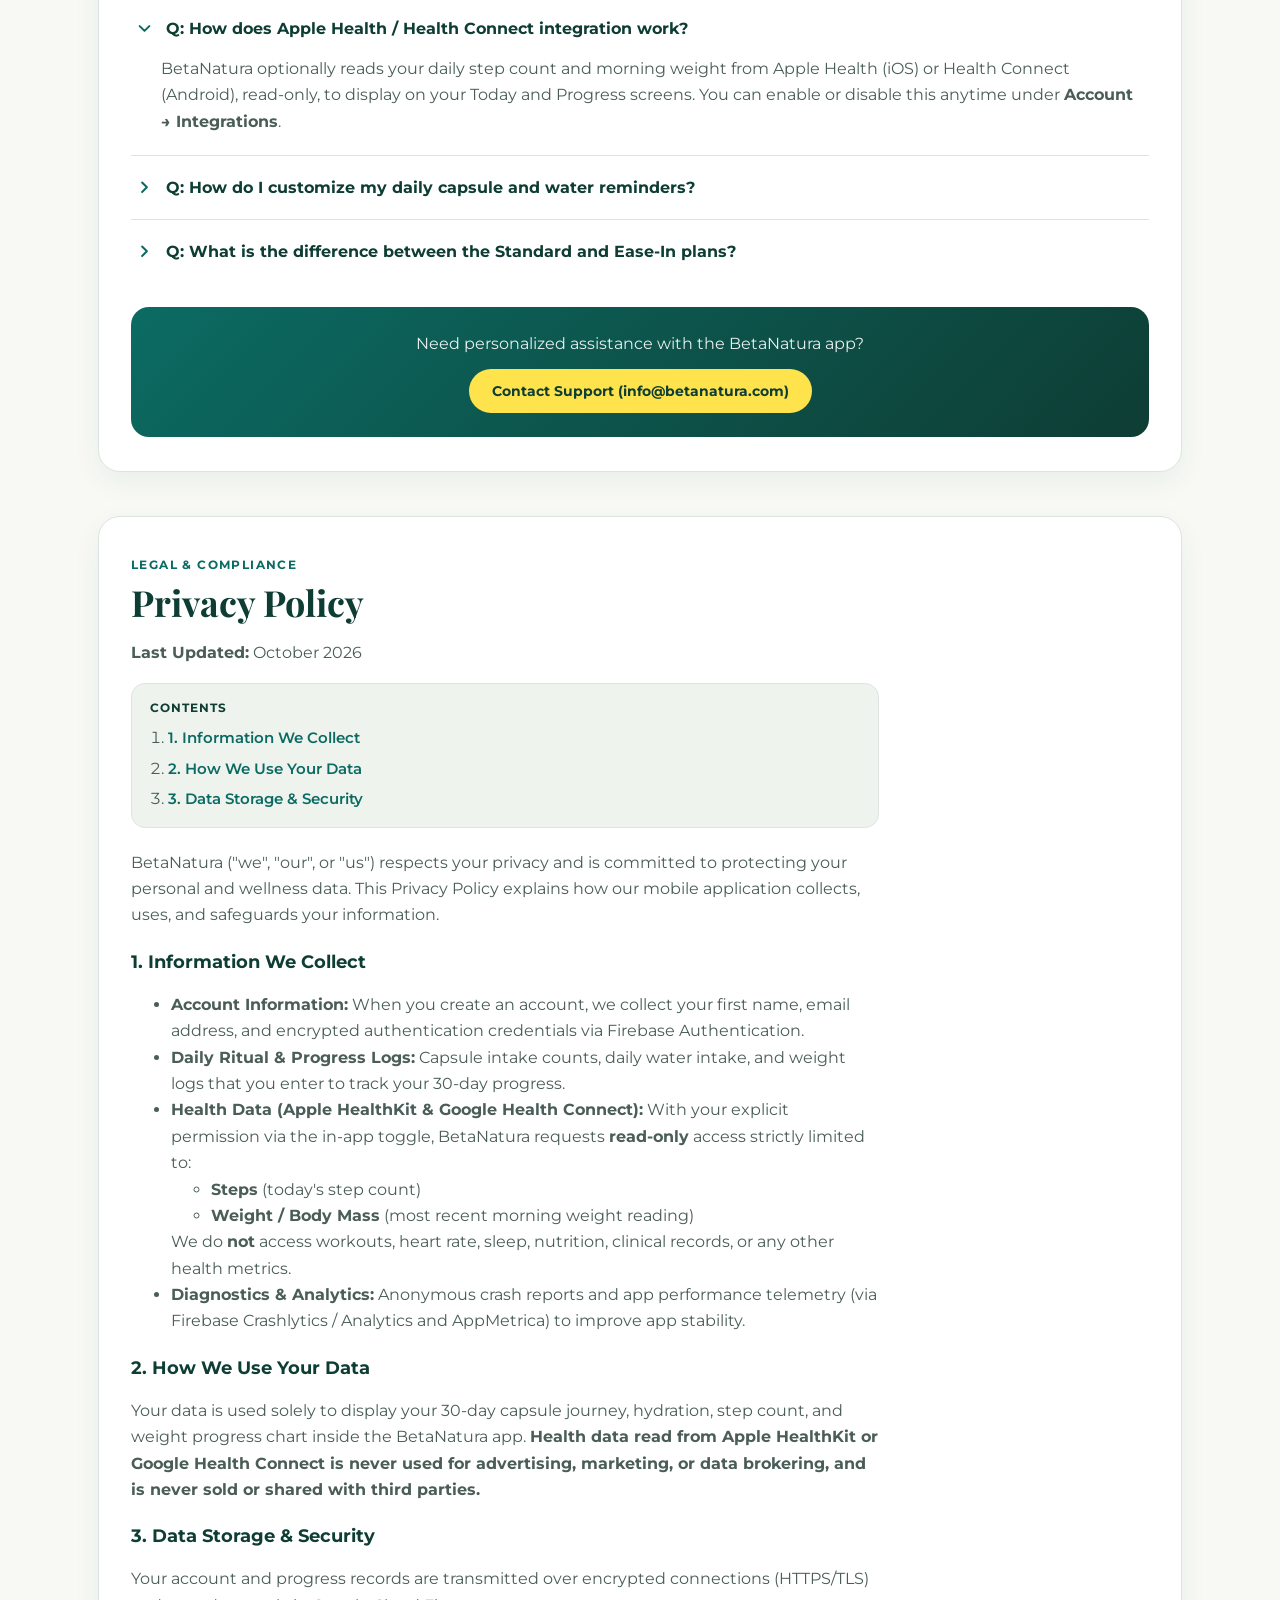
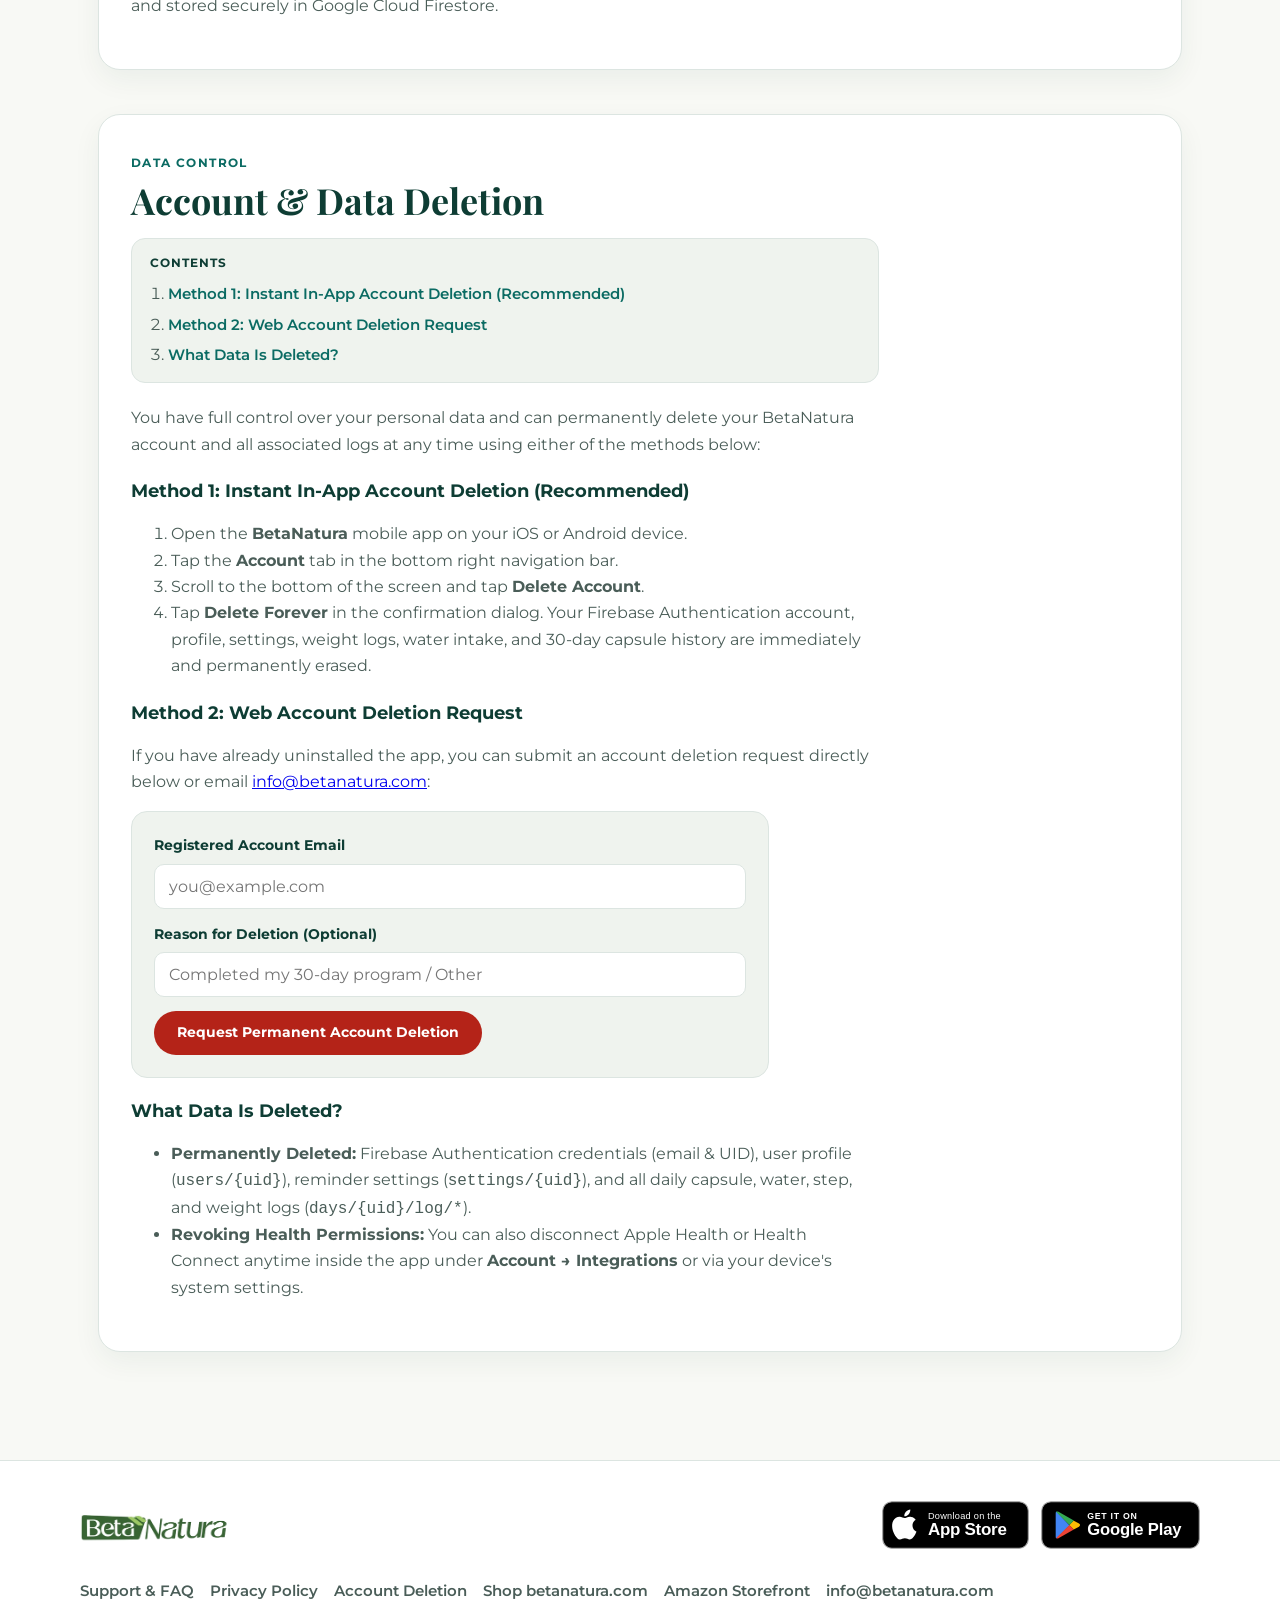
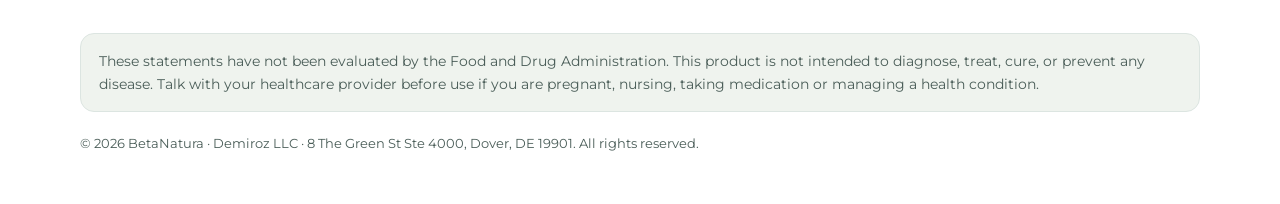
==== commit 2c54dfdd: "Remove desktop QR code placeholders from Hero section" ====
--- a/index.html
+++ b/index.html
@@ -126,24 +126,6 @@
           <a href="#privacy" class="hero-link" style="color: rgba(255,255,255,0.85); font-weight:600;">Privacy Policy</a>
           <a href="#delete-account" class="hero-link" style="color: rgba(255,255,255,0.85); font-weight:600;">Account Deletion</a>
         </div>
-
-        <!-- Desktop Scan-to-Download QR Codes -->
-        <div class="desktop-qr-band" aria-label="Scan QR codes to download on your phone">
-          <div class="qr-card">
-            <img src="assets/qr-app-store.svg" alt="QR code for Apple App Store" width="56" height="56" loading="lazy">
-            <div class="qr-card-text">
-              <strong>Scan for iPhone</strong>
-              Apple App Store
-            </div>
-          </div>
-          <div class="qr-card">
-            <img src="assets/qr-google-play.svg" alt="QR code for Google Play Store" width="56" height="56" loading="lazy">
-            <div class="qr-card-text">
-              <strong>Scan for Android</strong>
-              Google Play Store
-            </div>
-          </div>
-        </div>
       </div>
 
       <div class="phone-mockup-wrap hero-visual-composite">
